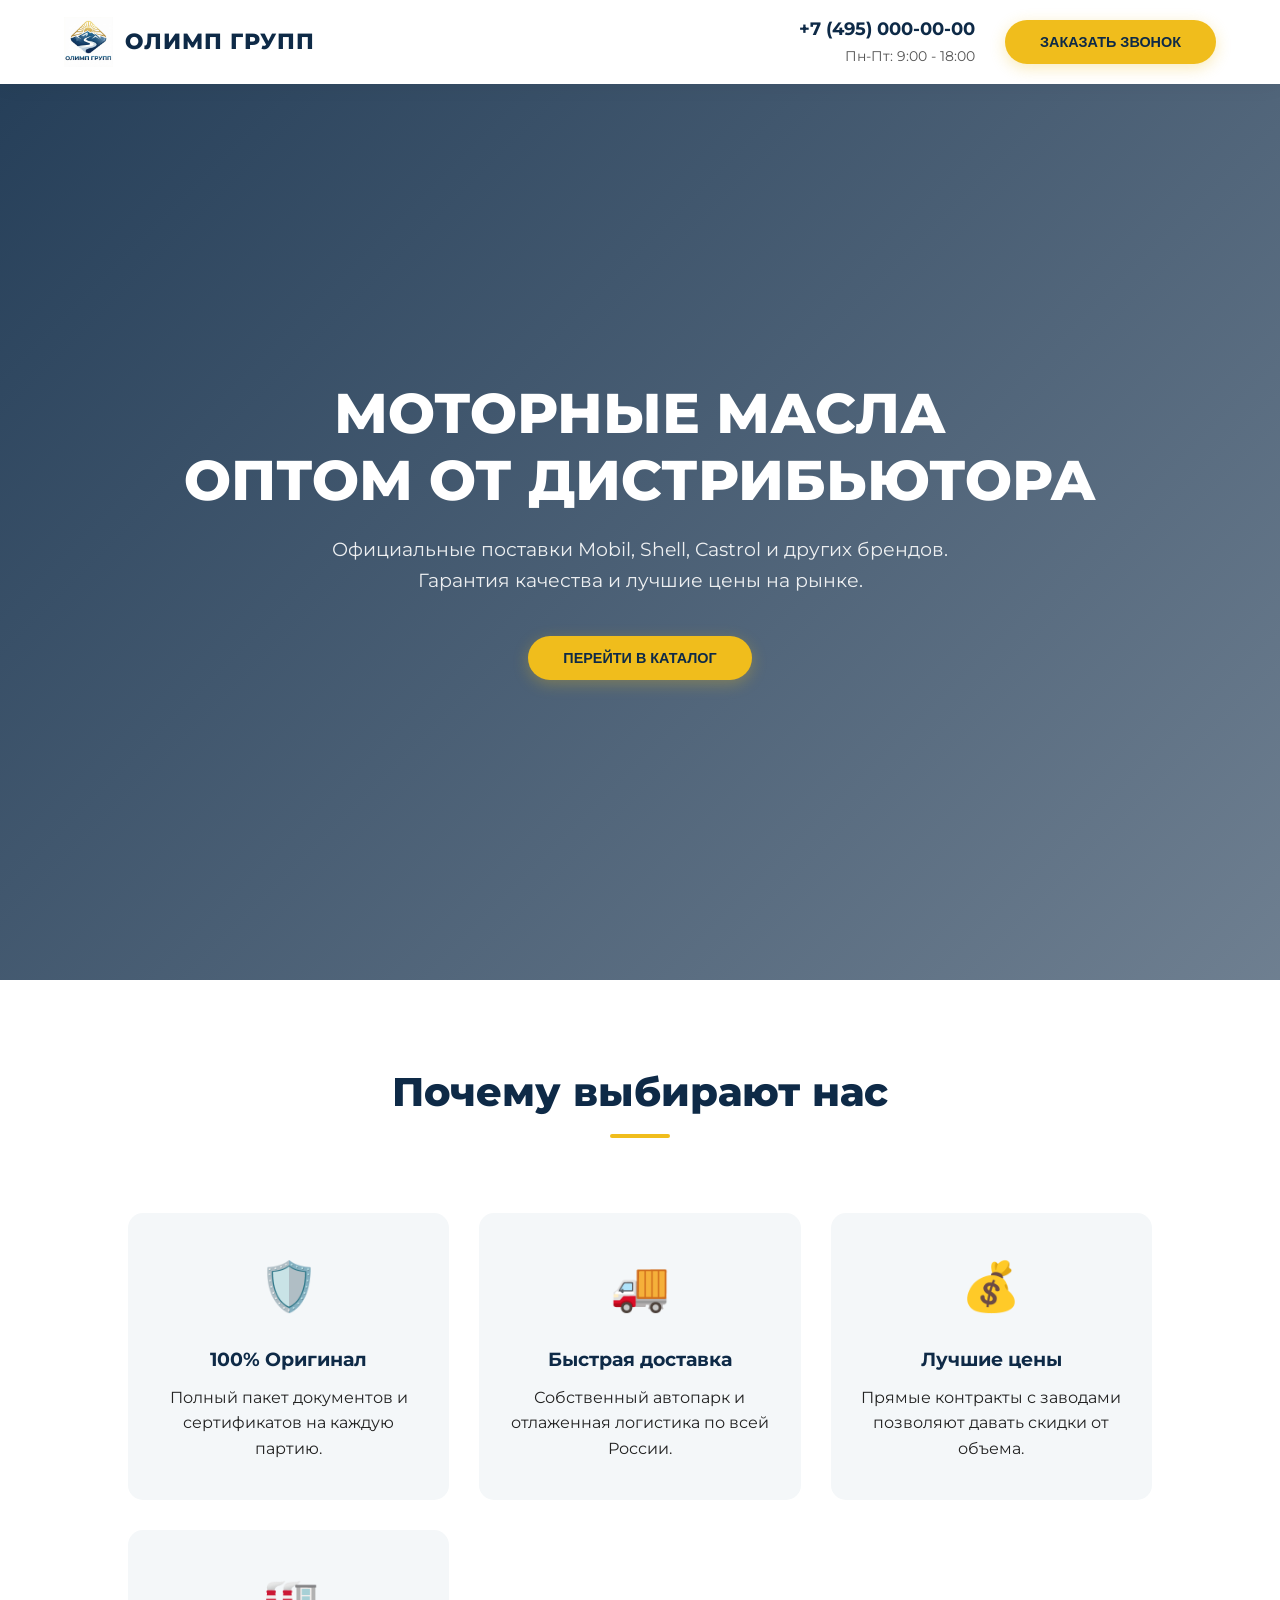
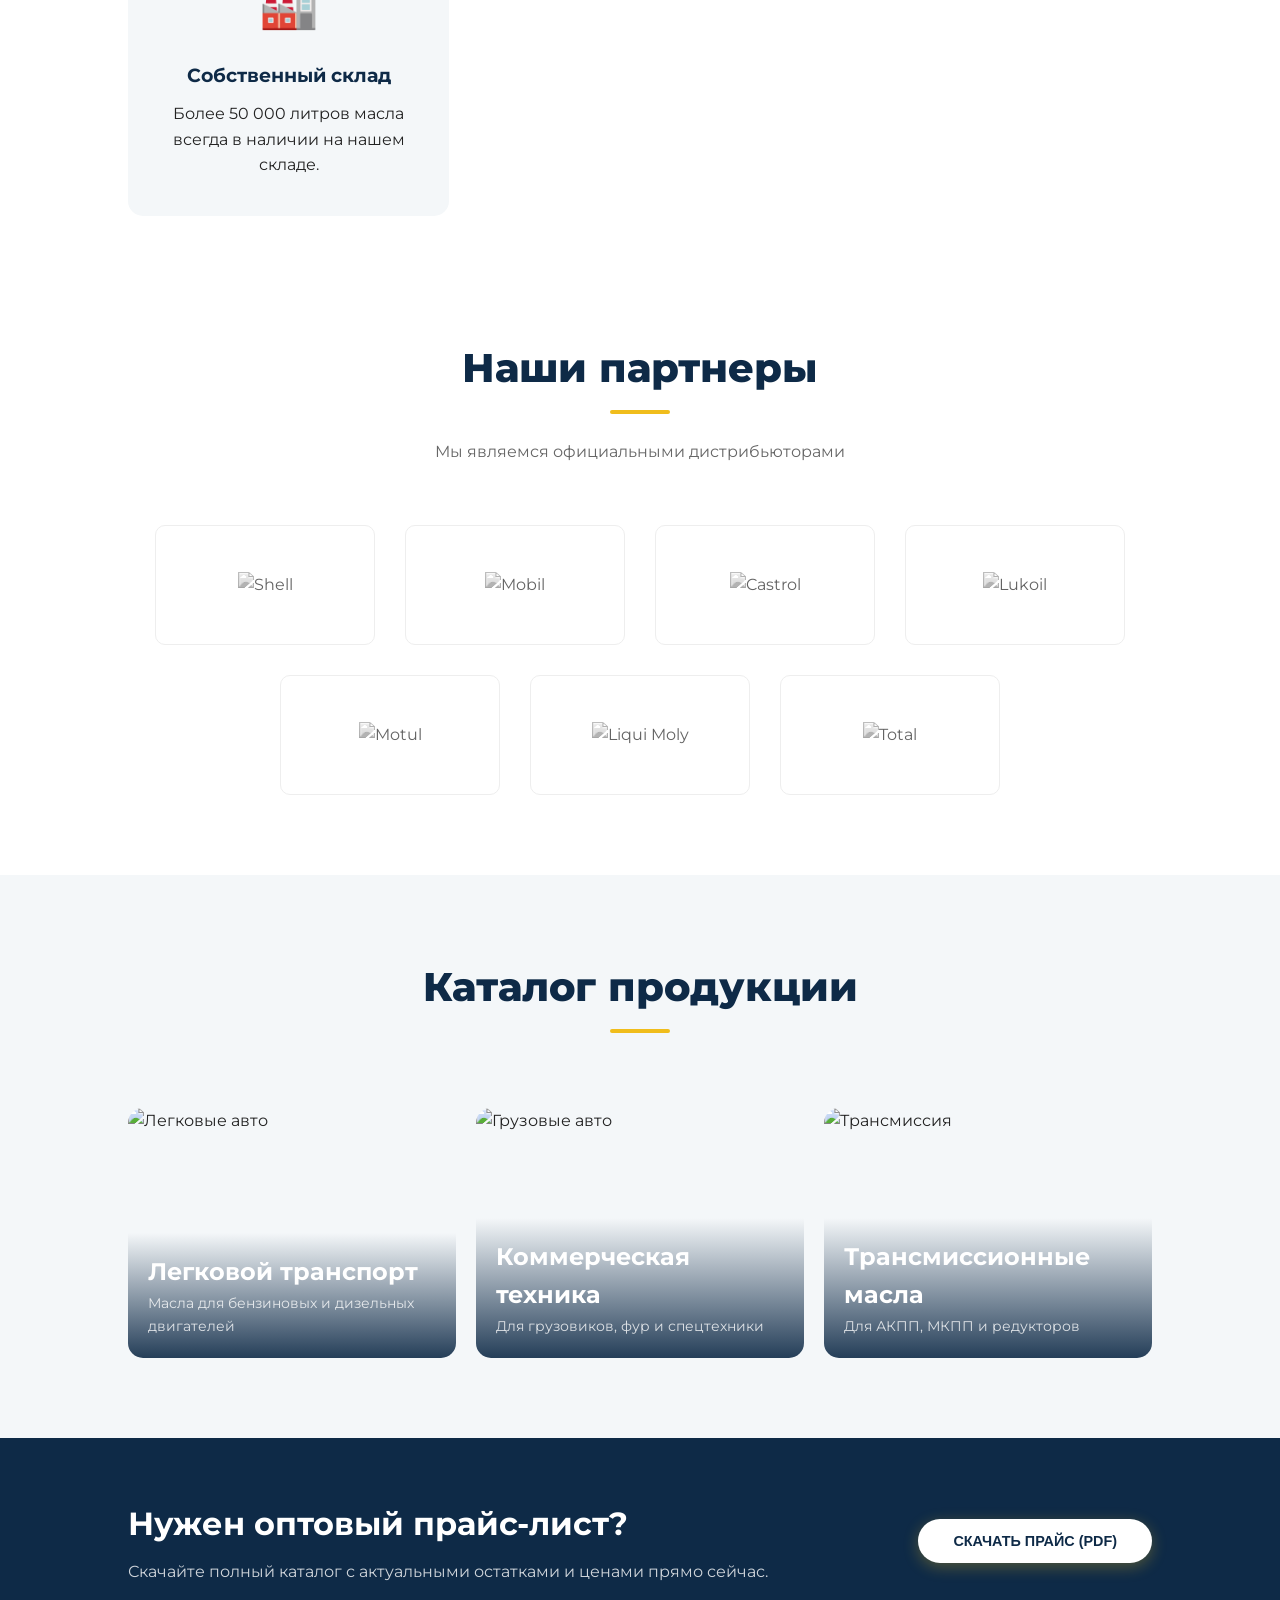
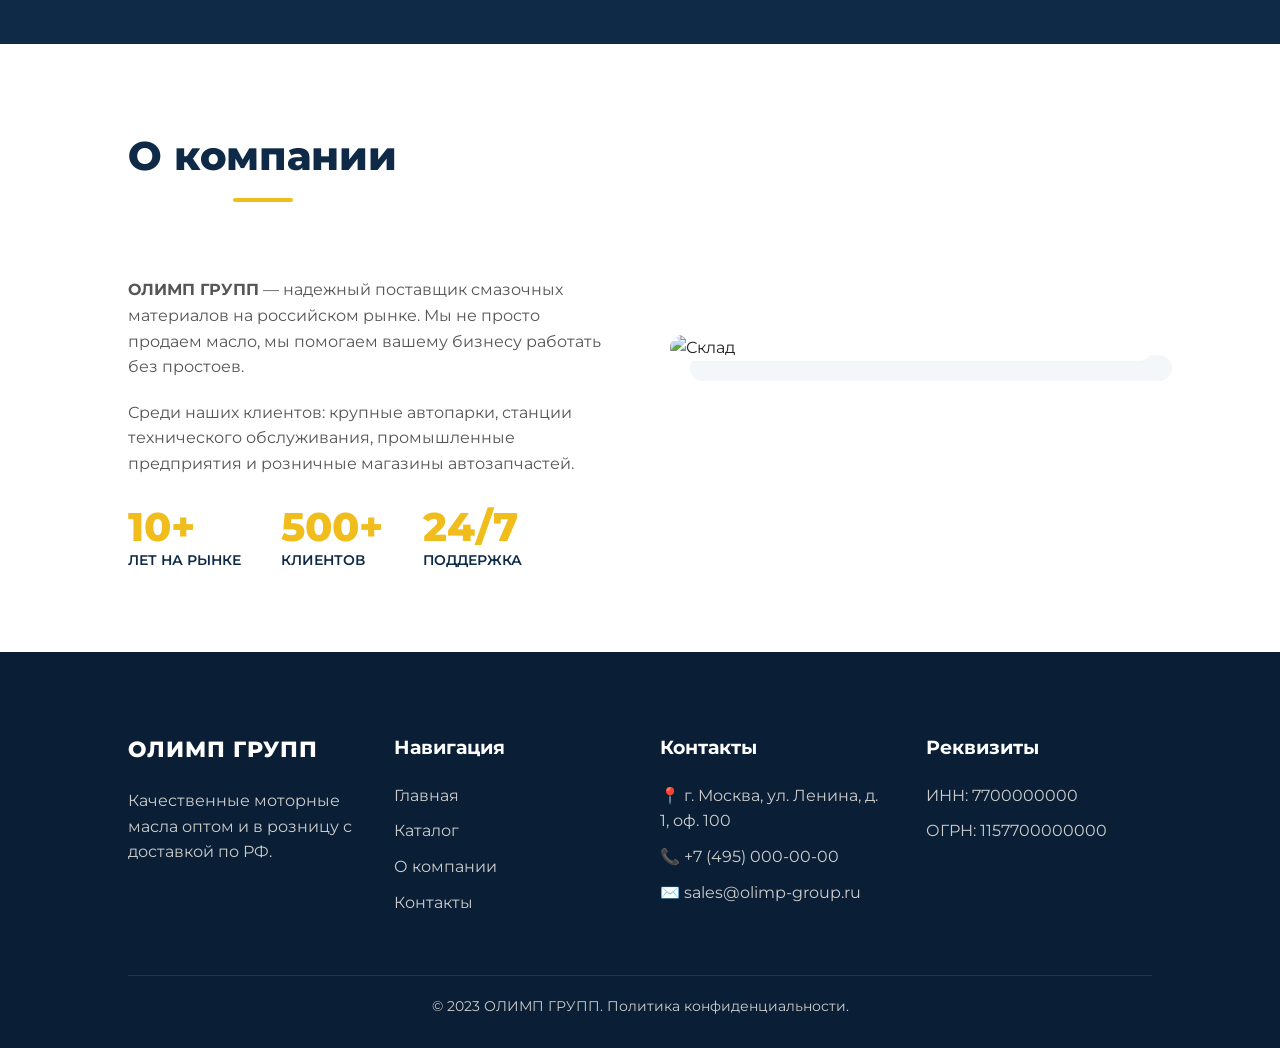
==== index.html @ e60e2815 "Add files via upload" ====
<!DOCTYPE html>
<html lang="ru">
<head>
    <meta charset="UTF-8">
    <meta name="viewport" content="width=device-width, initial-scale=1.0">
    <title>ОЛИМП ГРУПП | Дистрибьюция смазочных материалов</title>
    <!-- Шрифт Montserrat -->
    <link href="https://fonts.googleapis.com/css2?family=Montserrat:wght@400;500;600;700;800&display=swap" rel="stylesheet">
    <style>
        /* --- ПЕРЕМЕННЫЕ И БАЗА --- */
        :root {
            --primary-blue: #0e2a47; /* Глубокий синий */
            --secondary-blue: #1c528a; /* Светлее для градиентов */
            --accent-gold: #f0bd1c;   /* Золотой */
            --gold-hover: #d4a310;
            --text-dark: #222;
            --text-grey: #555;
            --bg-light: #f4f7f9;
            --white: #ffffff;
        }

        * { margin: 0; padding: 0; box-sizing: border-box; }

        body {
            font-family: 'Montserrat', sans-serif;
            color: var(--text-dark);
            line-height: 1.6;
            background-color: var(--white);
            overflow-x: hidden;
        }

        a { text-decoration: none; color: inherit; transition: 0.3s; }
        ul { list-style: none; }
        img { max-width: 100%; display: block; }

        /* Кнопки */
        .btn {
            display: inline-block;
            padding: 14px 35px;
            border-radius: 50px;
            font-weight: 700;
            text-transform: uppercase;
            font-size: 0.9rem;
            cursor: pointer;
            transition: all 0.3s ease;
            border: none;
            box-shadow: 0 4px 15px rgba(240, 189, 28, 0.3);
        }

        .btn-gold {
            background-color: var(--accent-gold);
            color: var(--primary-blue);
        }

        .btn-gold:hover {
            background-color: var(--gold-hover);
            transform: translateY(-2px);
        }

        .section-padding { padding: 80px 10%; }
        
        .title-block {
            text-align: center;
            margin-bottom: 60px;
        }
        
        .title-block h2 {
            font-size: 2.5rem;
            color: var(--primary-blue);
            font-weight: 800;
            margin-bottom: 15px;
            position: relative;
            display: inline-block;
        }
        
        /* Декоративная линия под заголовком */
        .title-block h2::after {
            content: '';
            display: block;
            width: 60px;
            height: 4px;
            background-color: var(--accent-gold);
            margin: 10px auto 0;
            border-radius: 2px;
        }

        /* --- ХЕДЕР --- */
        header {
            background: var(--white);
            padding: 15px 5%;
            position: fixed;
            width: 100%;
            top: 0;
            z-index: 1000;
            box-shadow: 0 2px 20px rgba(0,0,0,0.05);
            display: flex;
            justify-content: space-between;
            align-items: center;
        }

        .logo { display: flex; align-items: center; gap: 12px; }
        .logo img { height: 50px; width: auto; }
        .logo-text {
            font-size: 1.4rem;
            font-weight: 800;
            color: var(--primary-blue);
            text-transform: uppercase;
            letter-spacing: 1px;
        }

        .header-info { display: flex; align-items: center; gap: 30px; }
        
        .contact-item { text-align: right; }
        .contact-item a { display: block; font-weight: 700; color: var(--primary-blue); font-size: 1.1rem; }
        .contact-item span { font-size: 0.85rem; color: var(--text-grey); }

        /* --- HERO (Главный экран) --- */
        .hero {
            height: 100vh;
            background: linear-gradient(135deg, rgba(14, 42, 71, 0.9), rgba(14, 42, 71, 0.6)), 
                        url('https://images.unsplash.com/photo-1486262715619-67b85e0b08d3?ixlib=rb-1.2.1&auto=format&fit=crop&w=1950&q=80');
            background-size: cover;
            background-position: center;
            display: flex;
            align-items: center;
            justify-content: center;
            text-align: center;
            color: var(--white);
            margin-top: 80px;
        }

        .hero-content h1 {
            font-size: 3.5rem;
            line-height: 1.2;
            font-weight: 800;
            margin-bottom: 20px;
            text-transform: uppercase;
        }
        
        .hero-content p {
            font-size: 1.2rem;
            max-width: 700px;
            margin: 0 auto 40px;
            opacity: 0.9;
        }

        /* --- ПРЕИМУЩЕСТВА (Новый блок) --- */
        .features {
            background-color: var(--white);
            padding-bottom: 40px;
        }

        .features-grid {
            display: grid;
            grid-template-columns: repeat(auto-fit, minmax(250px, 1fr));
            gap: 30px;
        }

        .feature-card {
            background: var(--bg-light);
            padding: 35px 25px;
            border-radius: 15px;
            text-align: center;
            transition: 0.3s;
            border-bottom: 3px solid transparent;
        }

        .feature-card:hover {
            transform: translateY(-5px);
            background: var(--white);
            box-shadow: 0 10px 30px rgba(0,0,0,0.08);
            border-bottom: 3px solid var(--accent-gold);
        }

        .feature-icon {
            font-size: 3rem;
            margin-bottom: 20px;
            color: var(--primary-blue);
        }

        .feature-card h3 {
            margin-bottom: 10px;
            font-weight: 700;
            color: var(--primary-blue);
        }

        /* --- ПАРТНЕРЫ (Исправлено) --- */
        .partners { background-color: var(--white); }

        .partners-container {
            display: flex;
            flex-wrap: wrap;       /* Перенос на новую строку */
            justify-content: center; /* Центрирование по горизонтали! */
            gap: 30px;             /* Отступы между карточками */
        }

        .partner-card {
            width: 220px;          /* Фиксированная ширина для аккуратности */
            height: 120px;
            border: 1px solid #eee;
            border-radius: 10px;
            display: flex;
            align-items: center;
            justify-content: center;
            padding: 20px;
            transition: 0.3s;
            background: var(--white);
        }

        .partner-card img {
            max-height: 60px;
            filter: grayscale(100%); /* Черно-белый по умолчанию */
            opacity: 0.7;
            transition: 0.3s;
        }

        .partner-card:hover {
            border-color: var(--accent-gold);
            box-shadow: 0 5px 15px rgba(0,0,0,0.1);
        }

        .partner-card:hover img {
            filter: grayscale(0%); /* Цветной при наведении */
            opacity: 1;
        }

        /* --- КАТЕГОРИИ (Новый блок) --- */
        .categories { background-color: var(--bg-light); }

        .cat-grid {
            display: grid;
            grid-template-columns: repeat(auto-fit, minmax(300px, 1fr));
            gap: 20px;
        }

        .cat-item {
            position: relative;
            height: 250px;
            border-radius: 15px;
            overflow: hidden;
            cursor: pointer;
        }

        .cat-item img {
            width: 100%;
            height: 100%;
            object-fit: cover;
            transition: transform 0.5s;
        }

        .cat-overlay {
            position: absolute;
            bottom: 0;
            left: 0;
            width: 100%;
            background: linear-gradient(to top, rgba(14, 42, 71, 0.9), transparent);
            padding: 20px;
            color: white;
        }

        .cat-item:hover img { transform: scale(1.1); }

        .cat-title { font-size: 1.5rem; font-weight: 700; }
        .cat-desc { font-size: 0.9rem; opacity: 0.8; }

        /* --- CTA БЛОК (Новый блок) --- */
        .cta-section {
            background: var(--primary-blue);
            padding: 60px 10%;
            display: flex;
            justify-content: space-between;
            align-items: center;
            color: white;
            flex-wrap: wrap;
            gap: 20px;
        }

        .cta-text h2 { font-size: 2rem; margin-bottom: 10px; }
        .cta-text p { opacity: 0.8; }

        /* --- О КОМПАНИИ --- */
        .about { display: flex; gap: 60px; align-items: center; }
        .about-text { flex: 1; }
        .about-img { flex: 1; }
        .about-img img { border-radius: 20px; box-shadow: 20px 20px 0px var(--bg-light); }
        
        .about-text p { margin-bottom: 20px; color: var(--text-grey); }
        .stats { display: flex; gap: 40px; margin-top: 30px; }
        .stat-item h4 { font-size: 2.5rem; color: var(--accent-gold); font-weight: 800; line-height: 1; }
        .stat-item span { font-size: 0.9rem; font-weight: 600; text-transform: uppercase; color: var(--primary-blue); }

        /* --- ФУТЕР --- */
        footer {
            background: #0a1f35;
            color: #ccc;
            padding: 80px 10% 30px;
        }

        .footer-grid {
            display: grid;
            grid-template-columns: repeat(auto-fit, minmax(200px, 1fr));
            gap: 40px;
            margin-bottom: 50px;
        }

        .footer-col h4 { color: var(--white); margin-bottom: 20px; font-size: 1.2rem; }
        .footer-col ul li { margin-bottom: 10px; }
        .footer-col ul li a:hover { color: var(--accent-gold); }

        .copyright {
            border-top: 1px solid rgba(255,255,255,0.1);
            padding-top: 20px;
            text-align: center;
            font-size: 0.85rem;
        }

        /* --- МОДАЛКА --- */
        .modal { display: none; position: fixed; z-index: 2000; left: 0; top: 0; width: 100%; height: 100%; background: rgba(0,0,0,0.7); backdrop-filter: blur(5px); }
        .modal-content { background: white; margin: 10% auto; padding: 40px; width: 90%; max-width: 450px; border-radius: 15px; position: relative; text-align: center; }
        .close { position: absolute; right: 20px; top: 15px; font-size: 30px; cursor: pointer; }
        .modal input { width: 100%; padding: 15px; margin: 10px 0; border: 1px solid #ddd; border-radius: 50px; background: #f9f9f9; outline: none; }
        .modal input:focus { border-color: var(--accent-gold); }

        /* Адаптив */
        @media (max-width: 900px) {
            header { flex-direction: column; gap: 15px; }
            .header-info { width: 100%; justify-content: space-between; }
            .hero-content h1 { font-size: 2.2rem; }
            .about { flex-direction: column; }
            .cta-section { text-align: center; justify-content: center; }
        }
    </style>
</head>
<body>

    <!-- Шапка -->
    <header>
        <div class="logo">
            <img src="logo.jpg" alt="Лого">
            <span class="logo-text">ОЛИМП ГРУПП</span>
        </div>
        <div class="header-info">
            <div class="contact-item mobile-hidden">
                <a href="tel:+74950000000">+7 (495) 000-00-00</a>
                <span>Пн-Пт: 9:00 - 18:00</span>
            </div>
            <button class="btn btn-gold" onclick="openModal()">Заказать звонок</button>
        </div>
    </header>

    <!-- Главный экран -->
    <section class="hero">
        <div class="hero-content">
            <h1>Моторные масла<br>оптом от дистрибьютора</h1>
            <p>Официальные поставки Mobil, Shell, Castrol и других брендов.<br>Гарантия качества и лучшие цены на рынке.</p>
            <button class="btn btn-gold" onclick="document.getElementById('catalog').scrollIntoView()">Перейти в каталог</button>
        </div>
    </section>

    <!-- Преимущества (Новый блок) -->
    <section class="section-padding features">
        <div class="title-block">
            <h2>Почему выбирают нас</h2>
        </div>
        <div class="features-grid">
            <div class="feature-card">
                <div class="feature-icon">🛡️</div>
                <h3>100% Оригинал</h3>
                <p>Полный пакет документов и сертификатов на каждую партию.</p>
            </div>
            <div class="feature-card">
                <div class="feature-icon">🚚</div>
                <h3>Быстрая доставка</h3>
                <p>Собственный автопарк и отлаженная логистика по всей России.</p>
            </div>
            <div class="feature-card">
                <div class="feature-icon">💰</div>
                <h3>Лучшие цены</h3>
                <p>Прямые контракты с заводами позволяют давать скидки от объема.</p>
            </div>
            <div class="feature-card">
                <div class="feature-icon">🏭</div>
                <h3>Собственный склад</h3>
                <p>Более 50 000 литров масла всегда в наличии на нашем складе.</p>
            </div>
        </div>
    </section>

    <!-- Партнеры (Исправленная центровка) -->
    <section class="section-padding partners">
        <div class="title-block">
            <h2>Наши партнеры</h2>
            <p style="margin-top: 10px; color: #666;">Мы являемся официальными дистрибьюторами</p>
        </div>
        
        <div class="partners-container">
            <!-- Ссылки на логотипы (реальные логотипы брендов) -->
            <!-- SHELL -->
            <a href="#" class="partner-card">
                <img src="https://upload.wikimedia.org/wikipedia/en/thumb/e/e8/Shell_logo.svg/1200px-Shell_logo.svg.png" alt="Shell">
            </a>
            <!-- MOBIL -->
            <a href="#" class="partner-card">
                <img src="https://upload.wikimedia.org/wikipedia/commons/thumb/6/66/Mobil_Logo.svg/2560px-Mobil_Logo.svg.png" alt="Mobil">
            </a>
            <!-- CASTROL -->
            <a href="#" class="partner-card">
                <img src="https://upload.wikimedia.org/wikipedia/commons/thumb/1/1e/Castrol_Logo.svg/2560px-Castrol_Logo.svg.png" alt="Castrol">
            </a>
            <!-- LUKOIL -->
            <a href="#" class="partner-card">
                <img src="https://upload.wikimedia.org/wikipedia/commons/thumb/f/f3/Lukoil_Logo.svg/2560px-Lukoil_Logo.svg.png" alt="Lukoil">
            </a>
            <!-- MOTUL -->
            <a href="#" class="partner-card">
                <img src="https://upload.wikimedia.org/wikipedia/commons/thumb/0/07/Motul_Logo.svg/2560px-Motul_Logo.svg.png" alt="Motul">
            </a>
            <!-- LIQUI MOLY -->
            <a href="#" class="partner-card">
                <img src="https://upload.wikimedia.org/wikipedia/commons/thumb/a/a5/Liqui_Moly_logo.svg/2560px-Liqui_Moly_logo.svg.png" alt="Liqui Moly">
            </a>
             <!-- TOTAL -->
             <a href="#" class="partner-card">
                <img src="https://upload.wikimedia.org/wikipedia/commons/thumb/9/9d/TotalEnergies_logo.svg/2560px-TotalEnergies_logo.svg.png" alt="Total">
            </a>
        </div>
    </section>

    <!-- Категории (Новый блок) -->
    <section id="catalog" class="section-padding categories">
        <div class="title-block">
            <h2>Каталог продукции</h2>
        </div>
        <div class="cat-grid">
            <div class="cat-item">
                <img src="https://images.unsplash.com/photo-1511919884226-fd3cad34687c?ixlib=rb-1.2.1&auto=format&fit=crop&w=800&q=80" alt="Легковые авто">
                <div class="cat-overlay">
                    <div class="cat-title">Легковой транспорт</div>
                    <div class="cat-desc">Масла для бензиновых и дизельных двигателей</div>
                </div>
            </div>
            <div class="cat-item">
                <img src="https://images.unsplash.com/photo-1601584115197-04ecc0da31d7?ixlib=rb-1.2.1&auto=format&fit=crop&w=800&q=80" alt="Грузовые авто">
                <div class="cat-overlay">
                    <div class="cat-title">Коммерческая техника</div>
                    <div class="cat-desc">Для грузовиков, фур и спецтехники</div>
                </div>
            </div>
            <div class="cat-item">
                <img src="https://images.unsplash.com/photo-1621905252507-b35492cc74b4?ixlib=rb-1.2.1&auto=format&fit=crop&w=800&q=80" alt="Трансмиссия">
                <div class="cat-overlay">
                    <div class="cat-title">Трансмиссионные масла</div>
                    <div class="cat-desc">Для АКПП, МКПП и редукторов</div>
                </div>
            </div>
        </div>
    </section>

    <!-- CTA - Лид-магнит (Новый блок) -->
    <section class="cta-section">
        <div class="cta-text">
            <h2>Нужен оптовый прайс-лист?</h2>
            <p>Скачайте полный каталог с актуальными остатками и ценами прямо сейчас.</p>
        </div>
        <button class="btn" style="background: white; color: var(--primary-blue);">Скачать прайс (PDF)</button>
    </section>

    <!-- О компании -->
    <section class="section-padding about">
        <div class="about-text">
            <div class="title-block" style="text-align: left;">
                <h2>О компании</h2>
            </div>
            <p><strong>ОЛИМП ГРУПП</strong> — надежный поставщик смазочных материалов на российском рынке. Мы не просто продаем масло, мы помогаем вашему бизнесу работать без простоев.</p>
            <p>Среди наших клиентов: крупные автопарки, станции технического обслуживания, промышленные предприятия и розничные магазины автозапчастей.</p>
            
            <div class="stats">
                <div class="stat-item">
                    <h4>10+</h4>
                    <span>Лет на рынке</span>
                </div>
                <div class="stat-item">
                    <h4>500+</h4>
                    <span>Клиентов</span>
                </div>
                <div class="stat-item">
                    <h4>24/7</h4>
                    <span>Поддержка</span>
                </div>
            </div>
        </div>
        <div class="about-img">
            <img src="https://images.unsplash.com/photo-1586528116311-ad8dd3c8310d?ixlib=rb-1.2.1&auto=format&fit=crop&w=1000&q=80" alt="Склад">
        </div>
    </section>

    <!-- Футер -->
    <footer>
        <div class="footer-grid">
            <div class="footer-col">
                <div class="logo" style="margin-bottom: 20px;">
                    <span class="logo-text" style="color: white;">ОЛИМП ГРУПП</span>
                </div>
                <p>Качественные моторные масла оптом и в розницу с доставкой по РФ.</p>
            </div>
            <div class="footer-col">
                <h4>Навигация</h4>
                <ul>
                    <li><a href="#">Главная</a></li>
                    <li><a href="#">Каталог</a></li>
                    <li><a href="#">О компании</a></li>
                    <li><a href="#">Контакты</a></li>
                </ul>
            </div>
            <div class="footer-col">
                <h4>Контакты</h4>
                <ul>
                    <li>📍 г. Москва, ул. Ленина, д. 1, оф. 100</li>
                    <li>📞 +7 (495) 000-00-00</li>
                    <li>✉️ sales@olimp-group.ru</li>
                </ul>
            </div>
            <div class="footer-col">
                <h4>Реквизиты</h4>
                <ul>
                    <li>ИНН: 7700000000</li>
                    <li>ОГРН: 1157700000000</li>
                </ul>
            </div>
        </div>
        <div class="copyright">
            © 2023 ОЛИМП ГРУПП. Политика конфиденциальности.
        </div>
    </footer>

    <!-- Модальное окно -->
    <div id="modalWindow" class="modal">
        <div class="modal-content">
            <span class="close" onclick="closeModal()">&times;</span>
            <h2 style="color: var(--primary-blue); margin-bottom: 10px;">Заказать звонок</h2>
            <p style="margin-bottom: 20px; color: #666;">Заполните форму, и мы свяжемся с вами.</p>
            <form>
                <input type="text" placeholder="Ваше имя">
                <input type="tel" placeholder="+7 (999) 000-00-00">
                <button type="button" class="btn btn-gold" style="width: 100%; margin-top: 15px;">Отправить заявку</button>
            </form>
        </div>
    </div>

    <script>
        const modal = document.getElementById("modalWindow");
        function openModal() { modal.style.display = "block"; }
        function closeModal() { modal.style.display = "none"; }
        window.onclick = function(e) { if(e.target == modal) modal.style.display = "none"; }
    </script>
</body>
</html>
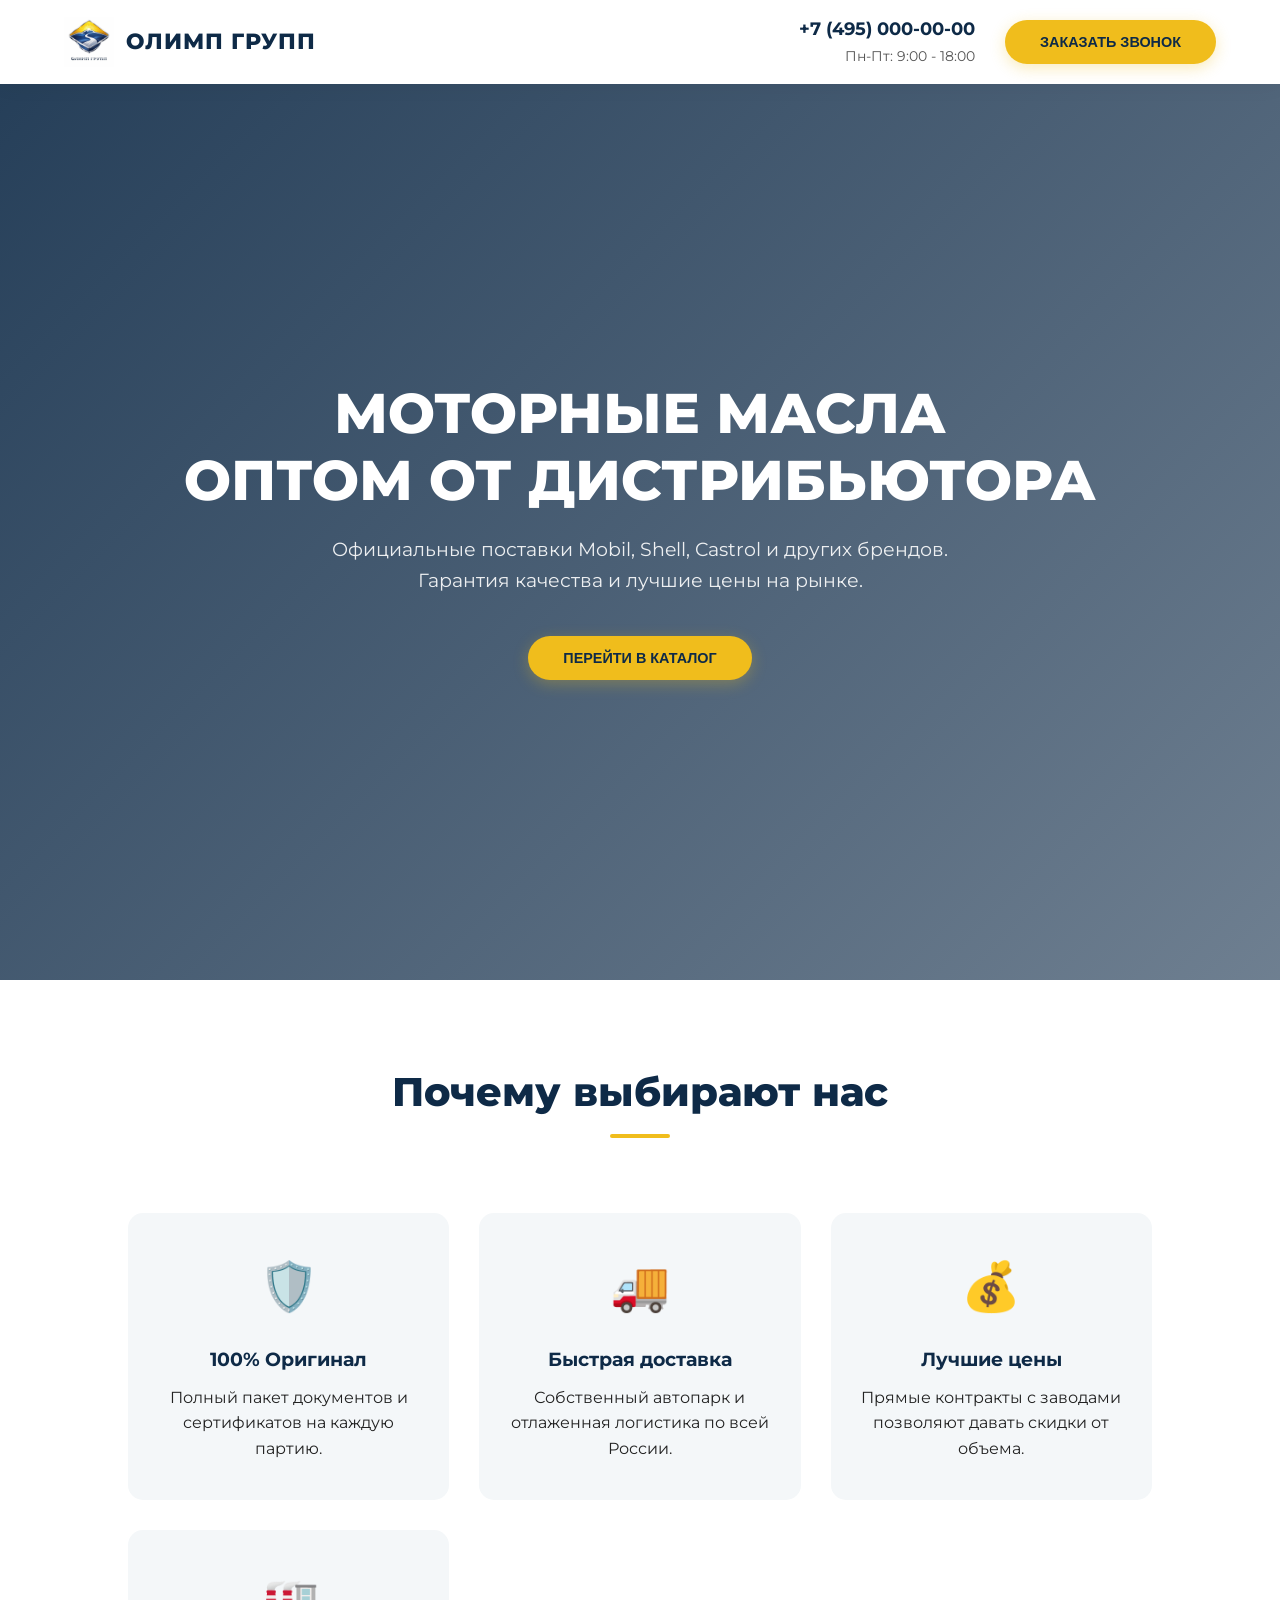
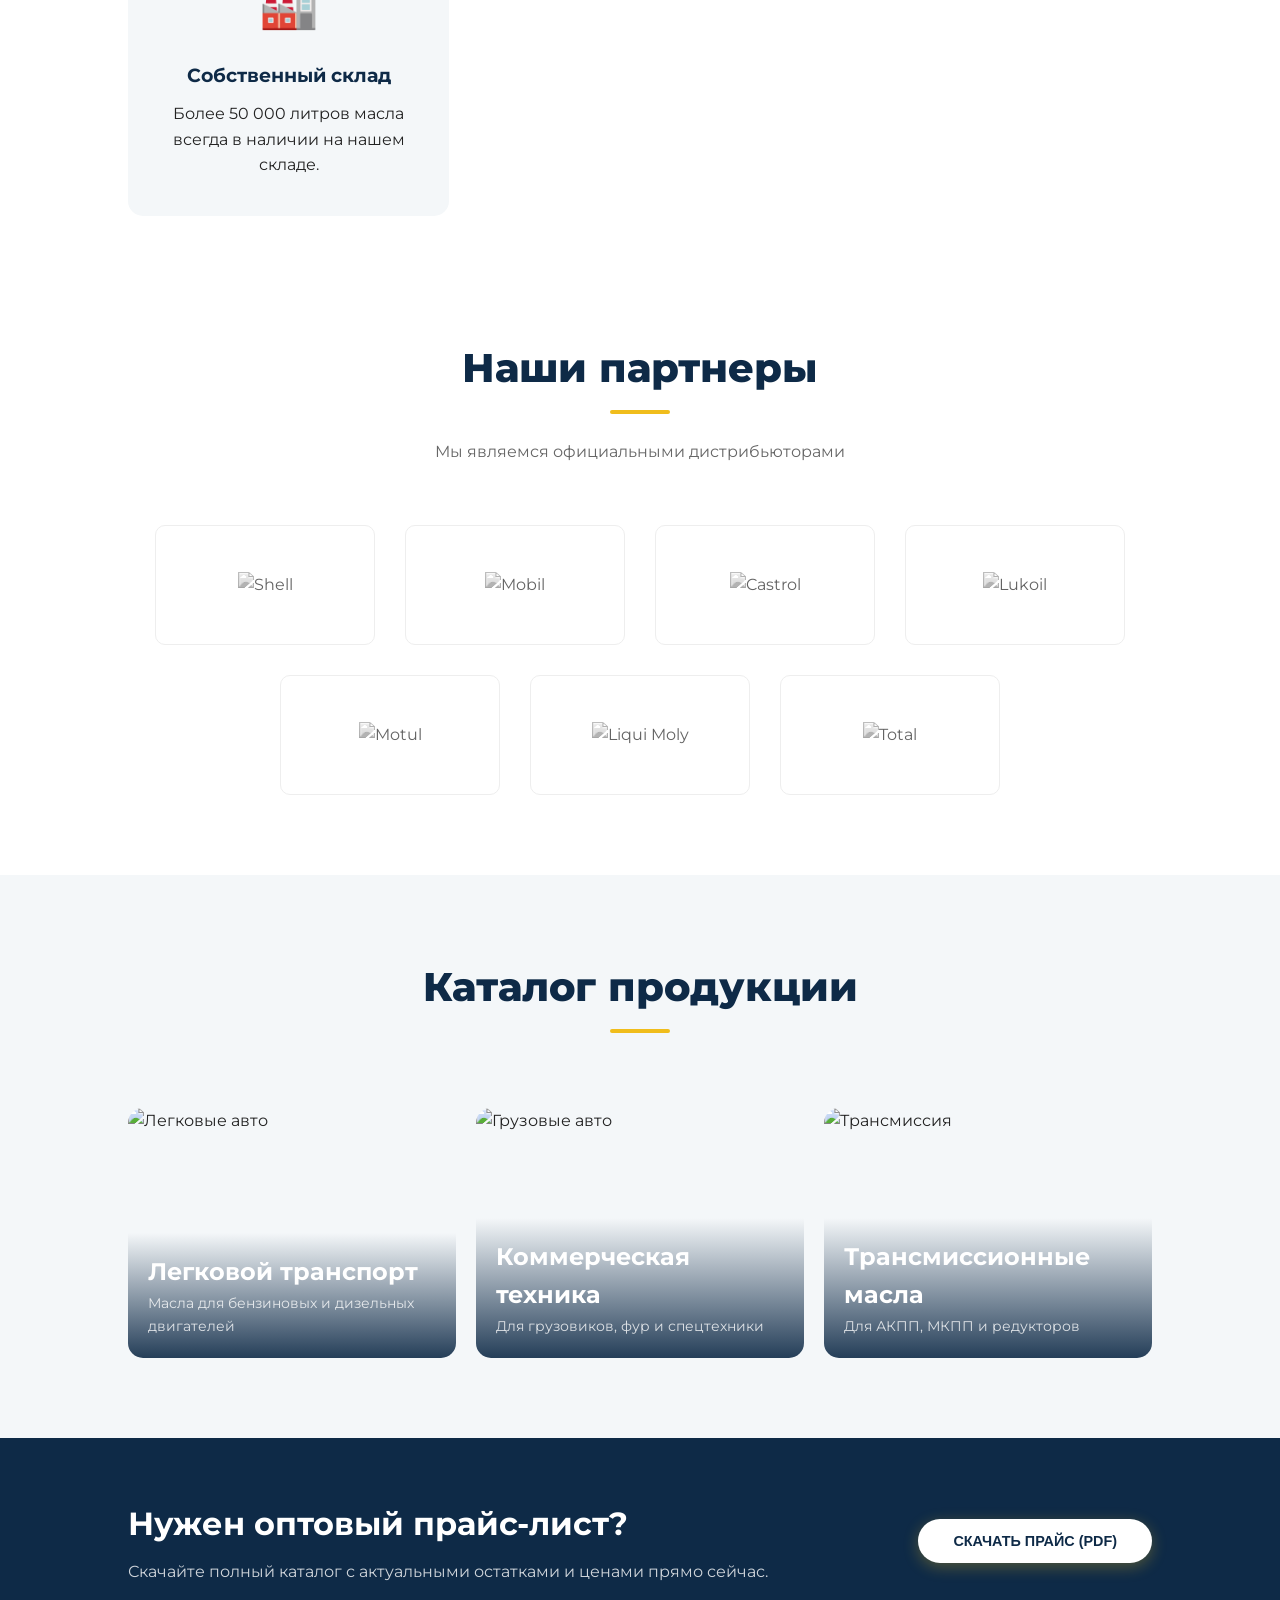
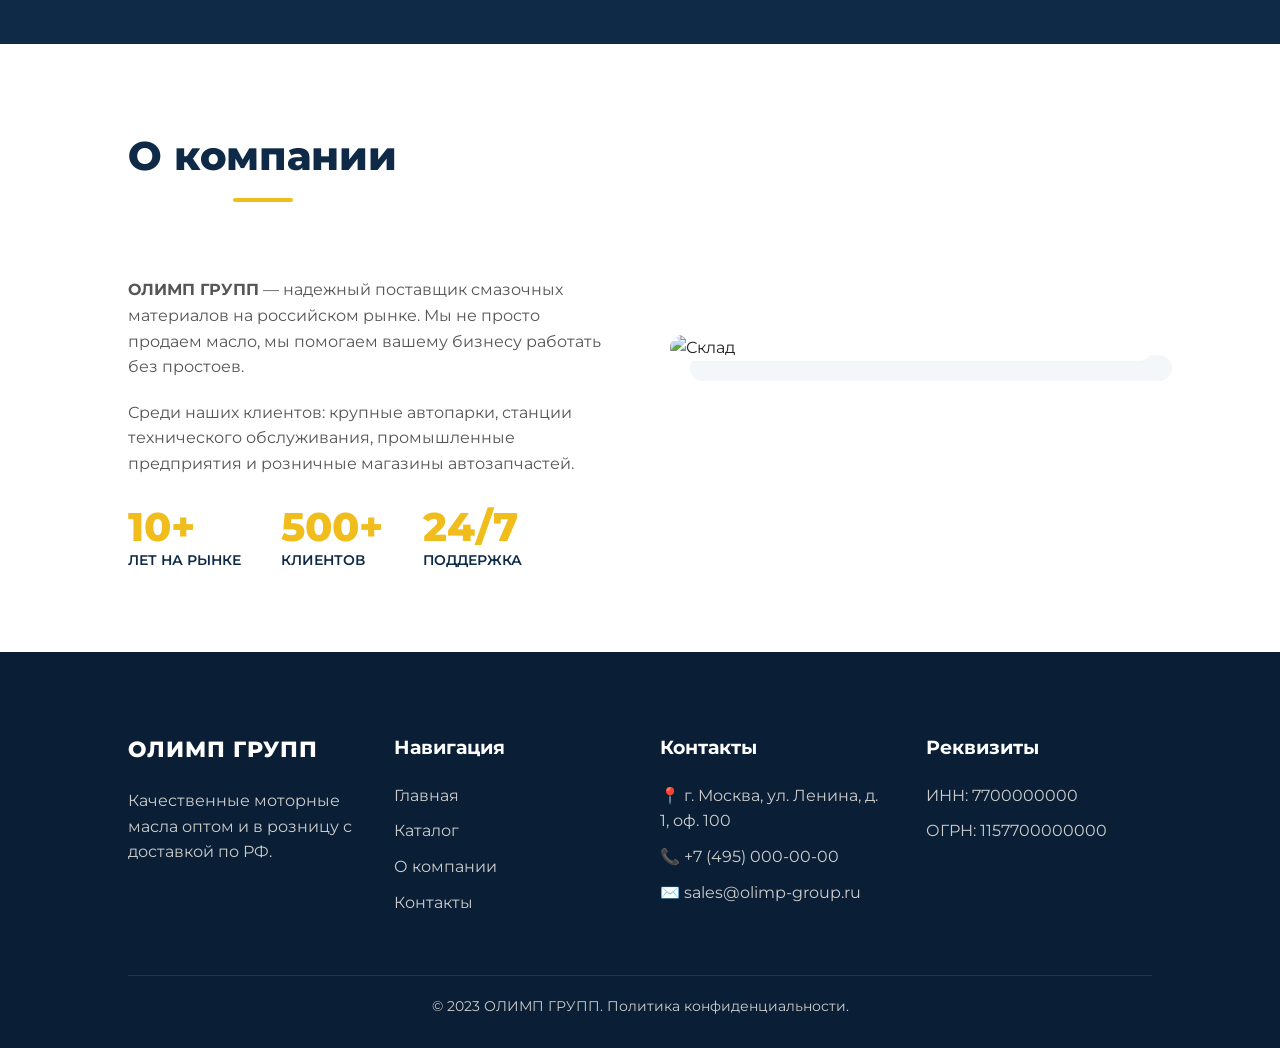
==== commit 57984338: "Update index.html" ====
--- a/index.html
+++ b/index.html
@@ -336,7 +336,7 @@
     <!-- Шапка -->
     <header>
         <div class="logo">
-            <img src="logo.jpg" alt="Лого">
+            <img src="logo.png" alt="Лого">
             <span class="logo-text">ОЛИМП ГРУПП</span>
         </div>
         <div class="header-info">
@@ -554,4 +554,5 @@
         window.onclick = function(e) { if(e.target == modal) modal.style.display = "none"; }
     </script>
 </body>
-</html>+
+</html>
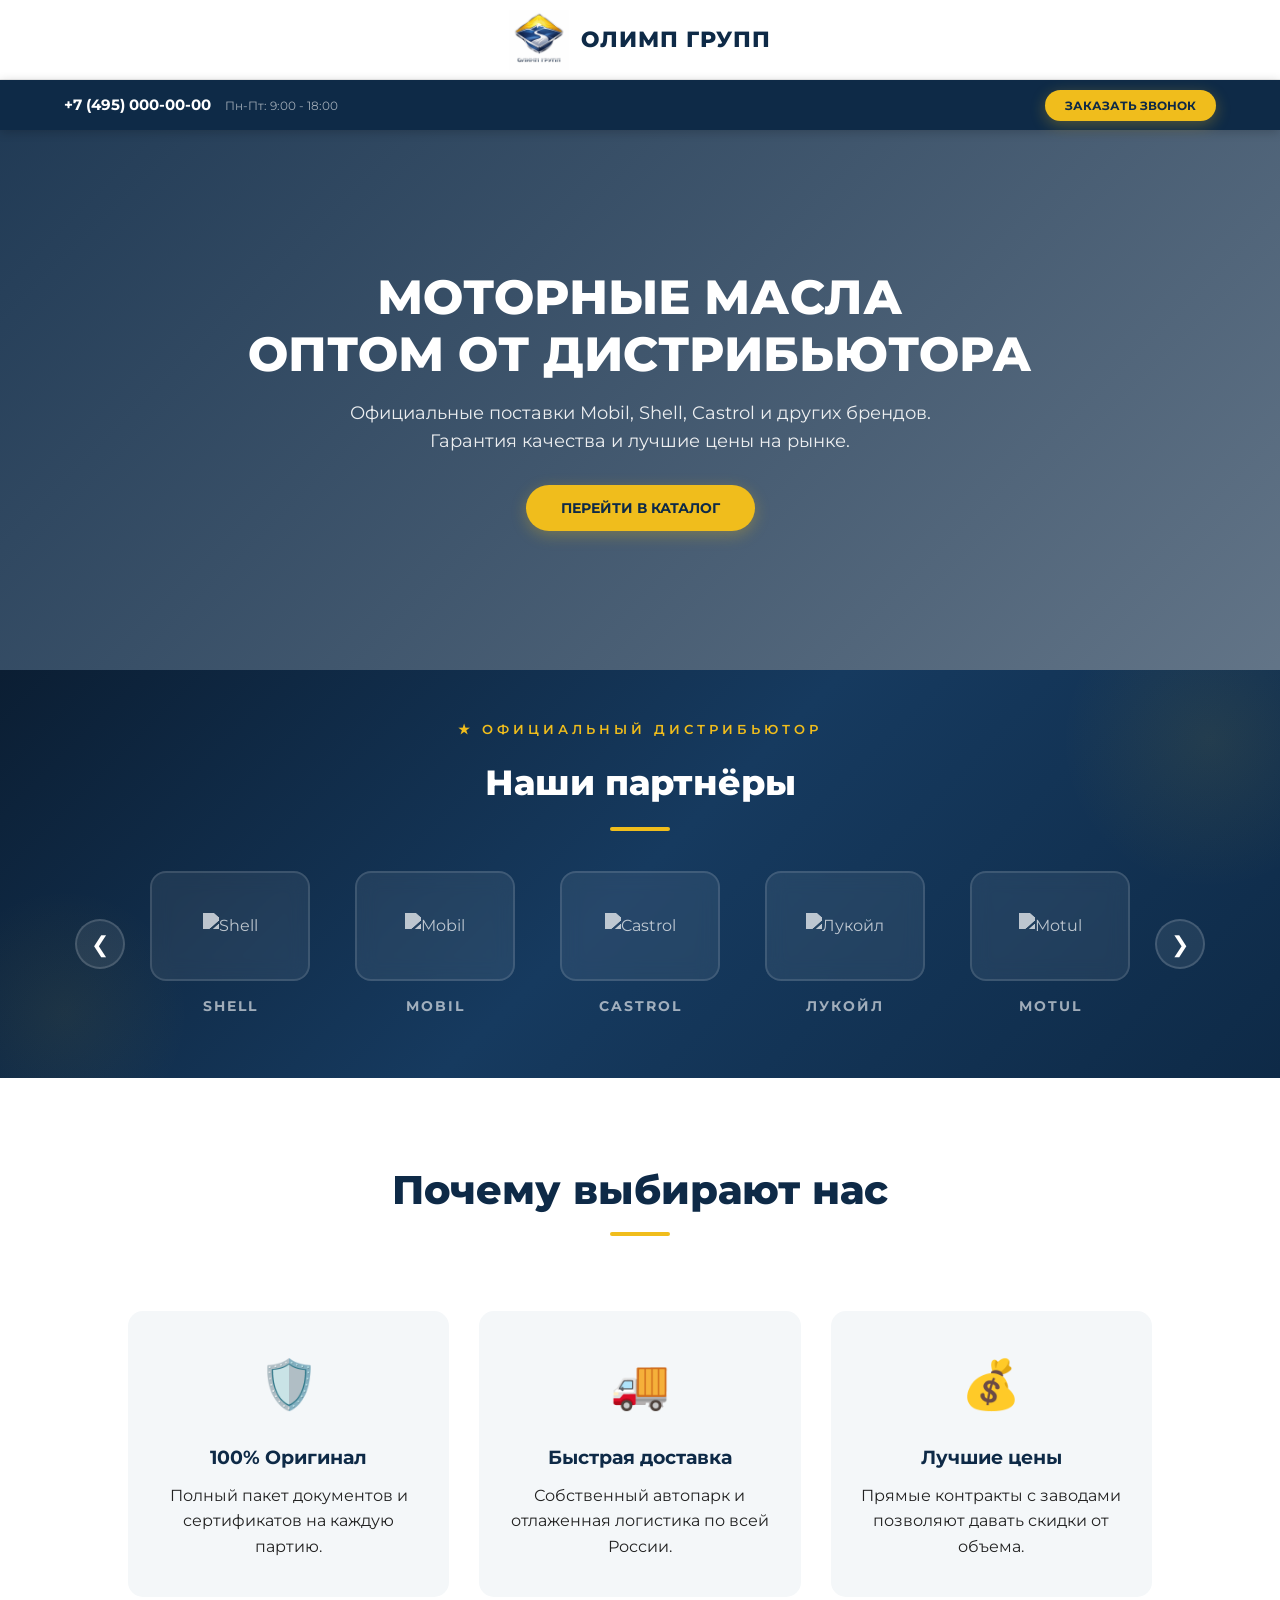
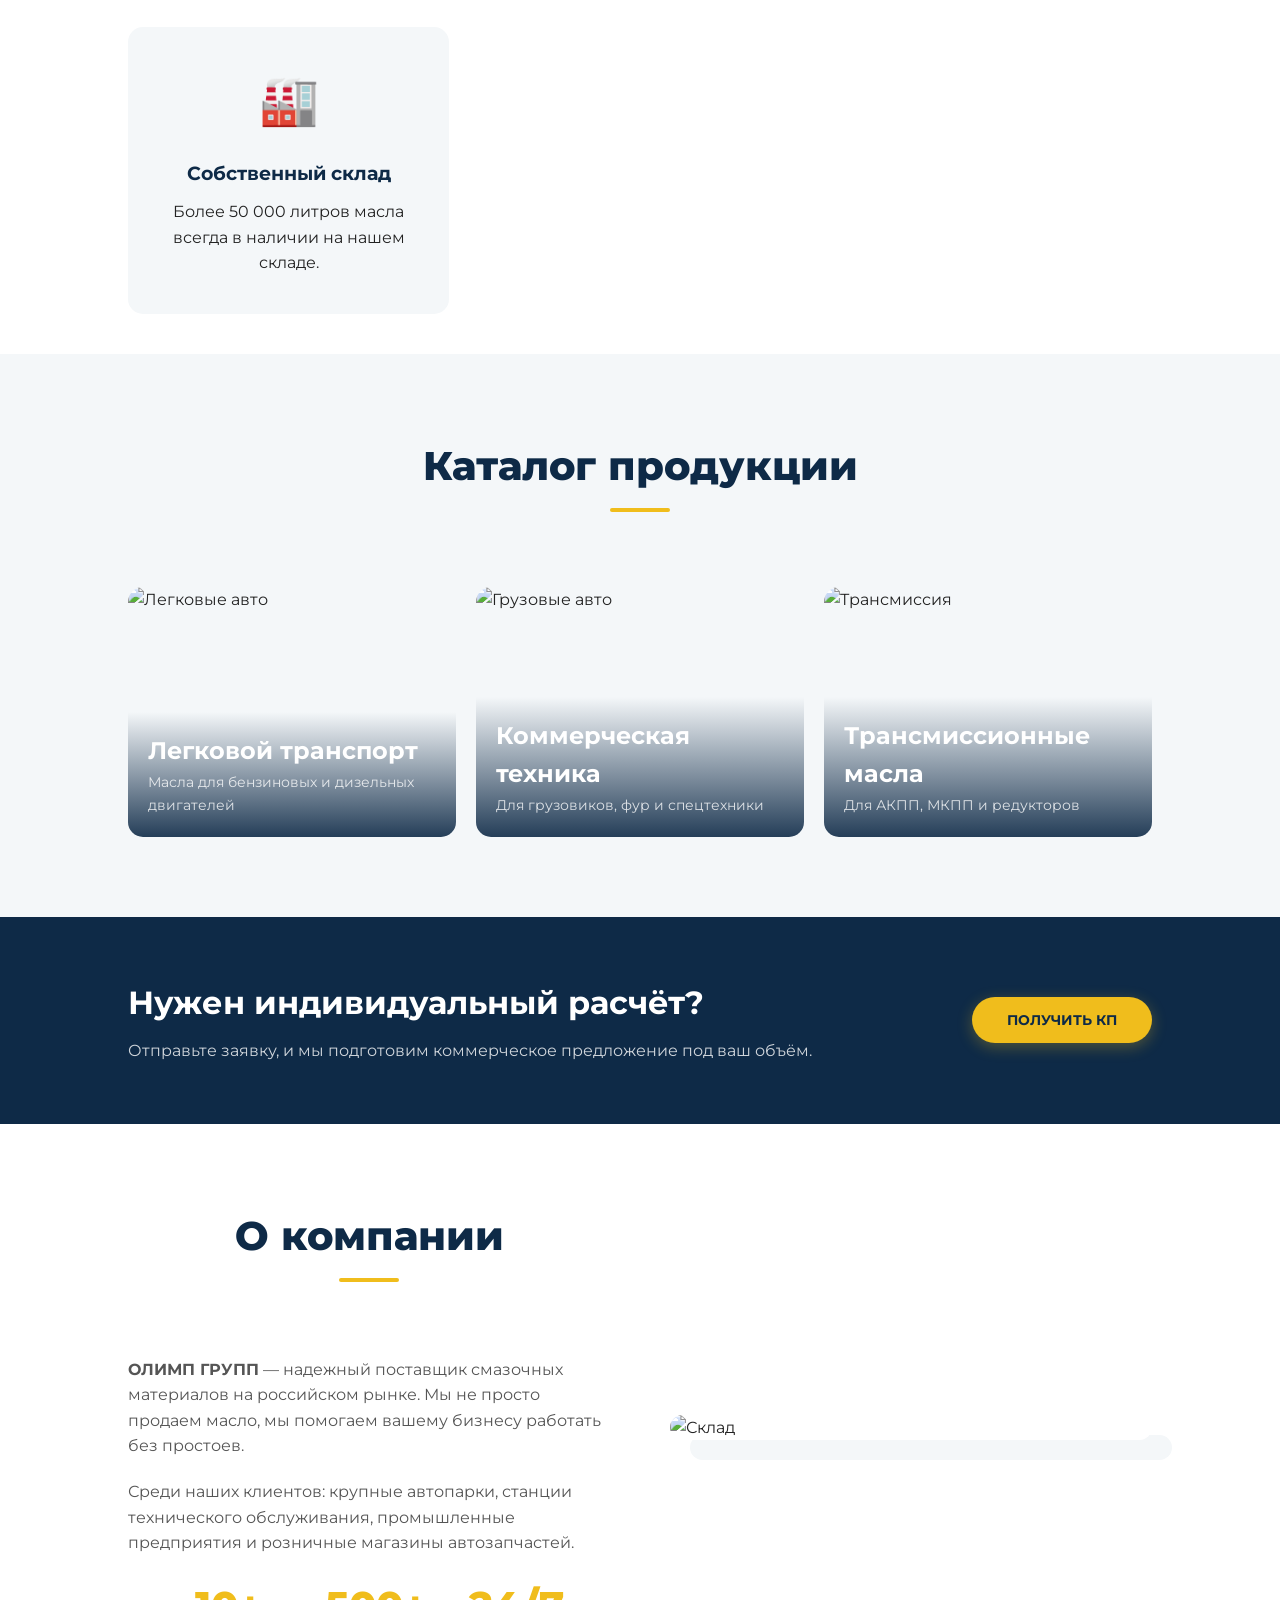
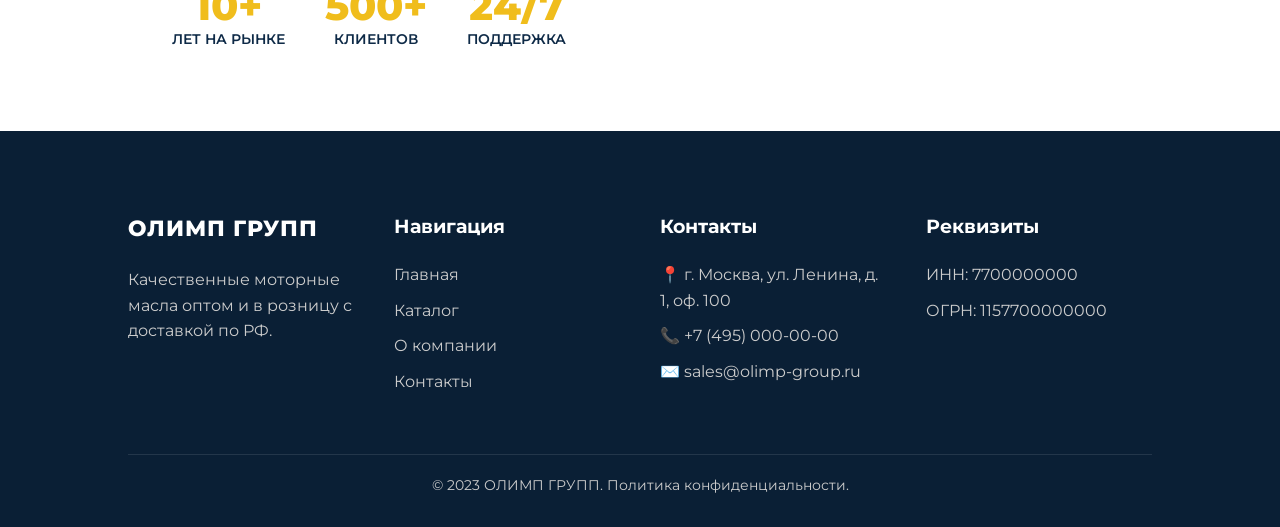
==== commit e52b15ff: "Add files via upload" ====
--- a/index.html
+++ b/index.html
@@ -4,360 +4,98 @@
     <meta charset="UTF-8">
     <meta name="viewport" content="width=device-width, initial-scale=1.0">
     <title>ОЛИМП ГРУПП | Дистрибьюция смазочных материалов</title>
-    <!-- Шрифт Montserrat -->
     <link href="https://fonts.googleapis.com/css2?family=Montserrat:wght@400;500;600;700;800&display=swap" rel="stylesheet">
-    <style>
-        /* --- ПЕРЕМЕННЫЕ И БАЗА --- */
-        :root {
-            --primary-blue: #0e2a47; /* Глубокий синий */
-            --secondary-blue: #1c528a; /* Светлее для градиентов */
-            --accent-gold: #f0bd1c;   /* Золотой */
-            --gold-hover: #d4a310;
-            --text-dark: #222;
-            --text-grey: #555;
-            --bg-light: #f4f7f9;
-            --white: #ffffff;
-        }
-
-        * { margin: 0; padding: 0; box-sizing: border-box; }
-
-        body {
-            font-family: 'Montserrat', sans-serif;
-            color: var(--text-dark);
-            line-height: 1.6;
-            background-color: var(--white);
-            overflow-x: hidden;
-        }
-
-        a { text-decoration: none; color: inherit; transition: 0.3s; }
-        ul { list-style: none; }
-        img { max-width: 100%; display: block; }
-
-        /* Кнопки */
-        .btn {
-            display: inline-block;
-            padding: 14px 35px;
-            border-radius: 50px;
-            font-weight: 700;
-            text-transform: uppercase;
-            font-size: 0.9rem;
-            cursor: pointer;
-            transition: all 0.3s ease;
-            border: none;
-            box-shadow: 0 4px 15px rgba(240, 189, 28, 0.3);
-        }
-
-        .btn-gold {
-            background-color: var(--accent-gold);
-            color: var(--primary-blue);
-        }
-
-        .btn-gold:hover {
-            background-color: var(--gold-hover);
-            transform: translateY(-2px);
-        }
-
-        .section-padding { padding: 80px 10%; }
-        
-        .title-block {
-            text-align: center;
-            margin-bottom: 60px;
-        }
-        
-        .title-block h2 {
-            font-size: 2.5rem;
-            color: var(--primary-blue);
-            font-weight: 800;
-            margin-bottom: 15px;
-            position: relative;
-            display: inline-block;
-        }
-        
-        /* Декоративная линия под заголовком */
-        .title-block h2::after {
-            content: '';
-            display: block;
-            width: 60px;
-            height: 4px;
-            background-color: var(--accent-gold);
-            margin: 10px auto 0;
-            border-radius: 2px;
-        }
-
-        /* --- ХЕДЕР --- */
-        header {
-            background: var(--white);
-            padding: 15px 5%;
-            position: fixed;
-            width: 100%;
-            top: 0;
-            z-index: 1000;
-            box-shadow: 0 2px 20px rgba(0,0,0,0.05);
-            display: flex;
-            justify-content: space-between;
-            align-items: center;
-        }
-
-        .logo { display: flex; align-items: center; gap: 12px; }
-        .logo img { height: 50px; width: auto; }
-        .logo-text {
-            font-size: 1.4rem;
-            font-weight: 800;
-            color: var(--primary-blue);
-            text-transform: uppercase;
-            letter-spacing: 1px;
-        }
-
-        .header-info { display: flex; align-items: center; gap: 30px; }
-        
-        .contact-item { text-align: right; }
-        .contact-item a { display: block; font-weight: 700; color: var(--primary-blue); font-size: 1.1rem; }
-        .contact-item span { font-size: 0.85rem; color: var(--text-grey); }
-
-        /* --- HERO (Главный экран) --- */
-        .hero {
-            height: 100vh;
-            background: linear-gradient(135deg, rgba(14, 42, 71, 0.9), rgba(14, 42, 71, 0.6)), 
-                        url('https://images.unsplash.com/photo-1486262715619-67b85e0b08d3?ixlib=rb-1.2.1&auto=format&fit=crop&w=1950&q=80');
-            background-size: cover;
-            background-position: center;
-            display: flex;
-            align-items: center;
-            justify-content: center;
-            text-align: center;
-            color: var(--white);
-            margin-top: 80px;
-        }
-
-        .hero-content h1 {
-            font-size: 3.5rem;
-            line-height: 1.2;
-            font-weight: 800;
-            margin-bottom: 20px;
-            text-transform: uppercase;
-        }
-        
-        .hero-content p {
-            font-size: 1.2rem;
-            max-width: 700px;
-            margin: 0 auto 40px;
-            opacity: 0.9;
-        }
-
-        /* --- ПРЕИМУЩЕСТВА (Новый блок) --- */
-        .features {
-            background-color: var(--white);
-            padding-bottom: 40px;
-        }
-
-        .features-grid {
-            display: grid;
-            grid-template-columns: repeat(auto-fit, minmax(250px, 1fr));
-            gap: 30px;
-        }
-
-        .feature-card {
-            background: var(--bg-light);
-            padding: 35px 25px;
-            border-radius: 15px;
-            text-align: center;
-            transition: 0.3s;
-            border-bottom: 3px solid transparent;
-        }
-
-        .feature-card:hover {
-            transform: translateY(-5px);
-            background: var(--white);
-            box-shadow: 0 10px 30px rgba(0,0,0,0.08);
-            border-bottom: 3px solid var(--accent-gold);
-        }
-
-        .feature-icon {
-            font-size: 3rem;
-            margin-bottom: 20px;
-            color: var(--primary-blue);
-        }
-
-        .feature-card h3 {
-            margin-bottom: 10px;
-            font-weight: 700;
-            color: var(--primary-blue);
-        }
-
-        /* --- ПАРТНЕРЫ (Исправлено) --- */
-        .partners { background-color: var(--white); }
-
-        .partners-container {
-            display: flex;
-            flex-wrap: wrap;       /* Перенос на новую строку */
-            justify-content: center; /* Центрирование по горизонтали! */
-            gap: 30px;             /* Отступы между карточками */
-        }
-
-        .partner-card {
-            width: 220px;          /* Фиксированная ширина для аккуратности */
-            height: 120px;
-            border: 1px solid #eee;
-            border-radius: 10px;
-            display: flex;
-            align-items: center;
-            justify-content: center;
-            padding: 20px;
-            transition: 0.3s;
-            background: var(--white);
-        }
-
-        .partner-card img {
-            max-height: 60px;
-            filter: grayscale(100%); /* Черно-белый по умолчанию */
-            opacity: 0.7;
-            transition: 0.3s;
-        }
-
-        .partner-card:hover {
-            border-color: var(--accent-gold);
-            box-shadow: 0 5px 15px rgba(0,0,0,0.1);
-        }
-
-        .partner-card:hover img {
-            filter: grayscale(0%); /* Цветной при наведении */
-            opacity: 1;
-        }
-
-        /* --- КАТЕГОРИИ (Новый блок) --- */
-        .categories { background-color: var(--bg-light); }
-
-        .cat-grid {
-            display: grid;
-            grid-template-columns: repeat(auto-fit, minmax(300px, 1fr));
-            gap: 20px;
-        }
-
-        .cat-item {
-            position: relative;
-            height: 250px;
-            border-radius: 15px;
-            overflow: hidden;
-            cursor: pointer;
-        }
-
-        .cat-item img {
-            width: 100%;
-            height: 100%;
-            object-fit: cover;
-            transition: transform 0.5s;
-        }
-
-        .cat-overlay {
-            position: absolute;
-            bottom: 0;
-            left: 0;
-            width: 100%;
-            background: linear-gradient(to top, rgba(14, 42, 71, 0.9), transparent);
-            padding: 20px;
-            color: white;
-        }
-
-        .cat-item:hover img { transform: scale(1.1); }
-
-        .cat-title { font-size: 1.5rem; font-weight: 700; }
-        .cat-desc { font-size: 0.9rem; opacity: 0.8; }
-
-        /* --- CTA БЛОК (Новый блок) --- */
-        .cta-section {
-            background: var(--primary-blue);
-            padding: 60px 10%;
-            display: flex;
-            justify-content: space-between;
-            align-items: center;
-            color: white;
-            flex-wrap: wrap;
-            gap: 20px;
-        }
-
-        .cta-text h2 { font-size: 2rem; margin-bottom: 10px; }
-        .cta-text p { opacity: 0.8; }
-
-        /* --- О КОМПАНИИ --- */
-        .about { display: flex; gap: 60px; align-items: center; }
-        .about-text { flex: 1; }
-        .about-img { flex: 1; }
-        .about-img img { border-radius: 20px; box-shadow: 20px 20px 0px var(--bg-light); }
-        
-        .about-text p { margin-bottom: 20px; color: var(--text-grey); }
-        .stats { display: flex; gap: 40px; margin-top: 30px; }
-        .stat-item h4 { font-size: 2.5rem; color: var(--accent-gold); font-weight: 800; line-height: 1; }
-        .stat-item span { font-size: 0.9rem; font-weight: 600; text-transform: uppercase; color: var(--primary-blue); }
-
-        /* --- ФУТЕР --- */
-        footer {
-            background: #0a1f35;
-            color: #ccc;
-            padding: 80px 10% 30px;
-        }
-
-        .footer-grid {
-            display: grid;
-            grid-template-columns: repeat(auto-fit, minmax(200px, 1fr));
-            gap: 40px;
-            margin-bottom: 50px;
-        }
-
-        .footer-col h4 { color: var(--white); margin-bottom: 20px; font-size: 1.2rem; }
-        .footer-col ul li { margin-bottom: 10px; }
-        .footer-col ul li a:hover { color: var(--accent-gold); }
-
-        .copyright {
-            border-top: 1px solid rgba(255,255,255,0.1);
-            padding-top: 20px;
-            text-align: center;
-            font-size: 0.85rem;
-        }
-
-        /* --- МОДАЛКА --- */
-        .modal { display: none; position: fixed; z-index: 2000; left: 0; top: 0; width: 100%; height: 100%; background: rgba(0,0,0,0.7); backdrop-filter: blur(5px); }
-        .modal-content { background: white; margin: 10% auto; padding: 40px; width: 90%; max-width: 450px; border-radius: 15px; position: relative; text-align: center; }
-        .close { position: absolute; right: 20px; top: 15px; font-size: 30px; cursor: pointer; }
-        .modal input { width: 100%; padding: 15px; margin: 10px 0; border: 1px solid #ddd; border-radius: 50px; background: #f9f9f9; outline: none; }
-        .modal input:focus { border-color: var(--accent-gold); }
-
-        /* Адаптив */
-        @media (max-width: 900px) {
-            header { flex-direction: column; gap: 15px; }
-            .header-info { width: 100%; justify-content: space-between; }
-            .hero-content h1 { font-size: 2.2rem; }
-            .about { flex-direction: column; }
-            .cta-section { text-align: center; justify-content: center; }
-        }
-    </style>
+    <link rel="stylesheet" href="styles.css">
 </head>
 <body>
 
-    <!-- Шапка -->
-    <header>
+    <!-- Верхняя статичная шапка с логотипом -->
+    <div class="top-bar">
         <div class="logo">
             <img src="logo.png" alt="Лого">
             <span class="logo-text">ОЛИМП ГРУПП</span>
         </div>
-        <div class="header-info">
-            <div class="contact-item mobile-hidden">
+    </div>
+
+    <!-- Липкая полоска с телефоном -->
+    <div class="sticky-bar">
+        <div class="sticky-bar-inner">
+            <div class="contact-item">
                 <a href="tel:+74950000000">+7 (495) 000-00-00</a>
                 <span>Пн-Пт: 9:00 - 18:00</span>
             </div>
-            <button class="btn btn-gold" onclick="openModal()">Заказать звонок</button>
-        </div>
-    </header>
+            <button class="btn btn-gold btn-sm" onclick="openModal()">Заказать звонок</button>
+        </div>
+    </div>
 
     <!-- Главный экран -->
     <section class="hero">
         <div class="hero-content">
             <h1>Моторные масла<br>оптом от дистрибьютора</h1>
             <p>Официальные поставки Mobil, Shell, Castrol и других брендов.<br>Гарантия качества и лучшие цены на рынке.</p>
-            <button class="btn btn-gold" onclick="document.getElementById('catalog').scrollIntoView()">Перейти в каталог</button>
-        </div>
-    </section>
-
-    <!-- Преимущества (Новый блок) -->
+            <button class="btn btn-gold" onclick="document.getElementById('catalog').scrollIntoView({behavior:'smooth'})">Перейти в каталог</button>
+        </div>
+    </section>
+
+    <!-- ПАРТНЁРЫ -->
+    <section class="partners-section">
+        <div class="partners-inner">
+            <div class="partners-badge">★ Официальный дистрибьютор</div>
+            <h2 class="partners-heading">Наши партнёры</h2>
+            <div class="partners-slider-container">
+                <button class="slider-arrow slider-arrow-left" id="sliderLeft" aria-label="Назад">&#10094;</button>
+                <div class="partners-slider-viewport">
+                    <div class="partners-slider-track" id="sliderTrack">
+                        <a href="#" class="partner-slide">
+                            <div class="partner-slide-img">
+                                <img src="https://upload.wikimedia.org/wikipedia/en/thumb/e/e8/Shell_logo.svg/1200px-Shell_logo.svg.png" alt="Shell">
+                            </div>
+                            <span class="partner-slide-name">Shell</span>
+                        </a>
+                        <a href="#" class="partner-slide">
+                            <div class="partner-slide-img">
+                                <img src="https://upload.wikimedia.org/wikipedia/commons/thumb/6/66/Mobil_Logo.svg/2560px-Mobil_Logo.svg.png" alt="Mobil">
+                            </div>
+                            <span class="partner-slide-name">Mobil</span>
+                        </a>
+                        <a href="#" class="partner-slide">
+                            <div class="partner-slide-img">
+                                <img src="https://upload.wikimedia.org/wikipedia/commons/thumb/1/1e/Castrol_Logo.svg/2560px-Castrol_Logo.svg.png" alt="Castrol">
+                            </div>
+                            <span class="partner-slide-name">Castrol</span>
+                        </a>
+                        <a href="#" class="partner-slide">
+                            <div class="partner-slide-img">
+                                <img src="https://upload.wikimedia.org/wikipedia/commons/thumb/f/f3/Lukoil_Logo.svg/2560px-Lukoil_Logo.svg.png" alt="Лукойл">
+                            </div>
+                            <span class="partner-slide-name">Лукойл</span>
+                        </a>
+                        <a href="#" class="partner-slide">
+                            <div class="partner-slide-img">
+                                <img src="https://upload.wikimedia.org/wikipedia/commons/thumb/0/07/Motul_Logo.svg/2560px-Motul_Logo.svg.png" alt="Motul">
+                            </div>
+                            <span class="partner-slide-name">Motul</span>
+                        </a>
+                        <a href="#" class="partner-slide">
+                            <div class="partner-slide-img">
+                                <img src="https://upload.wikimedia.org/wikipedia/commons/thumb/a/a5/Liqui_Moly_logo.svg/2560px-Liqui_Moly_logo.svg.png" alt="Liqui Moly">
+                            </div>
+                            <span class="partner-slide-name">Liqui Moly</span>
+                        </a>
+                        <a href="#" class="partner-slide">
+                            <div class="partner-slide-img">
+                                <img src="https://upload.wikimedia.org/wikipedia/commons/thumb/9/9d/TotalEnergies_logo.svg/2560px-TotalEnergies_logo.svg.png" alt="TotalEnergies">
+                            </div>
+                            <span class="partner-slide-name">TotalEnergies</span>
+                        </a>
+                    </div>
+                </div>
+                <button class="slider-arrow slider-arrow-right" id="sliderRight" aria-label="Вперёд">&#10095;</button>
+            </div>
+        </div>
+    </section>
+
+    <!-- Преимущества -->
     <section class="section-padding features">
         <div class="title-block">
             <h2>Почему выбирают нас</h2>
@@ -386,47 +124,7 @@
         </div>
     </section>
 
-    <!-- Партнеры (Исправленная центровка) -->
-    <section class="section-padding partners">
-        <div class="title-block">
-            <h2>Наши партнеры</h2>
-            <p style="margin-top: 10px; color: #666;">Мы являемся официальными дистрибьюторами</p>
-        </div>
-        
-        <div class="partners-container">
-            <!-- Ссылки на логотипы (реальные логотипы брендов) -->
-            <!-- SHELL -->
-            <a href="#" class="partner-card">
-                <img src="https://upload.wikimedia.org/wikipedia/en/thumb/e/e8/Shell_logo.svg/1200px-Shell_logo.svg.png" alt="Shell">
-            </a>
-            <!-- MOBIL -->
-            <a href="#" class="partner-card">
-                <img src="https://upload.wikimedia.org/wikipedia/commons/thumb/6/66/Mobil_Logo.svg/2560px-Mobil_Logo.svg.png" alt="Mobil">
-            </a>
-            <!-- CASTROL -->
-            <a href="#" class="partner-card">
-                <img src="https://upload.wikimedia.org/wikipedia/commons/thumb/1/1e/Castrol_Logo.svg/2560px-Castrol_Logo.svg.png" alt="Castrol">
-            </a>
-            <!-- LUKOIL -->
-            <a href="#" class="partner-card">
-                <img src="https://upload.wikimedia.org/wikipedia/commons/thumb/f/f3/Lukoil_Logo.svg/2560px-Lukoil_Logo.svg.png" alt="Lukoil">
-            </a>
-            <!-- MOTUL -->
-            <a href="#" class="partner-card">
-                <img src="https://upload.wikimedia.org/wikipedia/commons/thumb/0/07/Motul_Logo.svg/2560px-Motul_Logo.svg.png" alt="Motul">
-            </a>
-            <!-- LIQUI MOLY -->
-            <a href="#" class="partner-card">
-                <img src="https://upload.wikimedia.org/wikipedia/commons/thumb/a/a5/Liqui_Moly_logo.svg/2560px-Liqui_Moly_logo.svg.png" alt="Liqui Moly">
-            </a>
-             <!-- TOTAL -->
-             <a href="#" class="partner-card">
-                <img src="https://upload.wikimedia.org/wikipedia/commons/thumb/9/9d/TotalEnergies_logo.svg/2560px-TotalEnergies_logo.svg.png" alt="Total">
-            </a>
-        </div>
-    </section>
-
-    <!-- Категории (Новый блок) -->
+    <!-- Категории -->
     <section id="catalog" class="section-padding categories">
         <div class="title-block">
             <h2>Каталог продукции</h2>
@@ -456,41 +154,42 @@
         </div>
     </section>
 
-    <!-- CTA - Лид-магнит (Новый блок) -->
+    <!-- CTA -->
     <section class="cta-section">
         <div class="cta-text">
-            <h2>Нужен оптовый прайс-лист?</h2>
-            <p>Скачайте полный каталог с актуальными остатками и ценами прямо сейчас.</p>
-        </div>
-        <button class="btn" style="background: white; color: var(--primary-blue);">Скачать прайс (PDF)</button>
+            <h2>Нужен индивидуальный расчёт?</h2>
+            <p>Отправьте заявку, и мы подготовим коммерческое предложение под ваш объём.</p>
+        </div>
+        <button class="btn btn-gold" onclick="openModal()">Получить КП</button>
     </section>
 
     <!-- О компании -->
-    <section class="section-padding about">
-        <div class="about-text">
-            <div class="title-block" style="text-align: left;">
-                <h2>О компании</h2>
-            </div>
-            <p><strong>ОЛИМП ГРУПП</strong> — надежный поставщик смазочных материалов на российском рынке. Мы не просто продаем масло, мы помогаем вашему бизнесу работать без простоев.</p>
-            <p>Среди наших клиентов: крупные автопарки, станции технического обслуживания, промышленные предприятия и розничные магазины автозапчастей.</p>
-            
-            <div class="stats">
-                <div class="stat-item">
-                    <h4>10+</h4>
-                    <span>Лет на рынке</span>
-                </div>
-                <div class="stat-item">
-                    <h4>500+</h4>
-                    <span>Клиентов</span>
-                </div>
-                <div class="stat-item">
-                    <h4>24/7</h4>
-                    <span>Поддержка</span>
-                </div>
-            </div>
-        </div>
-        <div class="about-img">
-            <img src="https://images.unsplash.com/photo-1586528116311-ad8dd3c8310d?ixlib=rb-1.2.1&auto=format&fit=crop&w=1000&q=80" alt="Склад">
+    <section class="section-padding about-section">
+        <div class="about">
+            <div class="about-text">
+                <div class="title-block">
+                    <h2>О компании</h2>
+                </div>
+                <p><strong>ОЛИМП ГРУПП</strong> — надежный поставщик смазочных материалов на российском рынке. Мы не просто продаем масло, мы помогаем вашему бизнесу работать без простоев.</p>
+                <p>Среди наших клиентов: крупные автопарки, станции технического обслуживания, промышленные предприятия и розничные магазины автозапчастей.</p>
+                <div class="stats">
+                    <div class="stat-item">
+                        <h4>10+</h4>
+                        <span>Лет на рынке</span>
+                    </div>
+                    <div class="stat-item">
+                        <h4>500+</h4>
+                        <span>Клиентов</span>
+                    </div>
+                    <div class="stat-item">
+                        <h4>24/7</h4>
+                        <span>Поддержка</span>
+                    </div>
+                </div>
+            </div>
+            <div class="about-img">
+                <img src="https://images.unsplash.com/photo-1586528116311-ad8dd3c8310d?ixlib=rb-1.2.1&auto=format&fit=crop&w=1000&q=80" alt="Склад">
+            </div>
         </div>
     </section>
 
@@ -533,26 +232,40 @@
         </div>
     </footer>
 
-    <!-- Модальное окно -->
+    <!-- Модальное окно с формой -->
     <div id="modalWindow" class="modal">
         <div class="modal-content">
             <span class="close" onclick="closeModal()">&times;</span>
-            <h2 style="color: var(--primary-blue); margin-bottom: 10px;">Заказать звонок</h2>
-            <p style="margin-bottom: 20px; color: #666;">Заполните форму, и мы свяжемся с вами.</p>
-            <form>
-                <input type="text" placeholder="Ваше имя">
-                <input type="tel" placeholder="+7 (999) 000-00-00">
-                <button type="button" class="btn btn-gold" style="width: 100%; margin-top: 15px;">Отправить заявку</button>
+            <h2>Заказать звонок</h2>
+            <p class="modal-desc">Заполните форму, и мы свяжемся с вами.</p>
+
+            <!-- Форма отправки -->
+            <form id="callbackForm">
+                <input type="text" id="userName" name="name" placeholder="Ваше имя" required>
+                <input type="tel" id="userPhone" name="phone" placeholder="+7 (999) 000-00-00" required>
+                <button type="submit" class="btn btn-gold btn-full" id="submitBtn">
+                    <span class="btn-text">Отправить заявку</span>
+                    <span class="btn-loader" style="display:none;">Отправка...</span>
+                </button>
             </form>
+
+            <!-- Сообщение об успехе (скрыто по умолчанию) -->
+            <div id="successMessage" class="form-message form-success" style="display:none;">
+                <div class="success-icon">✓</div>
+                <h3>Заявка отправлена!</h3>
+                <p>Мы перезвоним вам в ближайшее время.</p>
+            </div>
+
+            <!-- Сообщение об ошибке (скрыто по умолчанию) -->
+            <div id="errorMessage" class="form-message form-error" style="display:none;">
+                <div class="error-icon">✕</div>
+                <h3>Ошибка отправки</h3>
+                <p>Попробуйте ещё раз или позвоните нам.</p>
+                <button class="btn btn-gold btn-retry" onclick="resetForm()">Попробовать снова</button>
+            </div>
         </div>
     </div>
 
-    <script>
-        const modal = document.getElementById("modalWindow");
-        function openModal() { modal.style.display = "block"; }
-        function closeModal() { modal.style.display = "none"; }
-        window.onclick = function(e) { if(e.target == modal) modal.style.display = "none"; }
-    </script>
+    <script src="script.js"></script>
 </body>
-
-</html>
+</html>
--- a/styles.css
+++ b/styles.css
@@ -0,0 +1,886 @@
+/* ============================
+   ПЕРЕМЕННЫЕ И БАЗА
+   ============================ */
+:root {
+    --primary-blue: #0e2a47;
+    --secondary-blue: #1c528a;
+    --accent-gold: #f0bd1c;
+    --gold-hover: #d4a310;
+    --text-dark: #222;
+    --text-grey: #555;
+    --bg-light: #f4f7f9;
+    --white: #ffffff;
+    --top-bar-height: 80px;
+    --sticky-bar-height: 50px;
+}
+
+* {
+    margin: 0;
+    padding: 0;
+    box-sizing: border-box;
+}
+
+body {
+    font-family: 'Montserrat', sans-serif;
+    color: var(--text-dark);
+    line-height: 1.6;
+    background-color: var(--white);
+    overflow-x: hidden;
+}
+
+a {
+    text-decoration: none;
+    color: inherit;
+    transition: 0.3s;
+}
+
+ul { list-style: none; }
+img { max-width: 100%; display: block; }
+
+/* ============================
+   КНОПКИ
+   ============================ */
+.btn {
+    display: inline-block;
+    padding: 14px 35px;
+    border-radius: 50px;
+    font-weight: 700;
+    text-transform: uppercase;
+    font-size: 0.9rem;
+    cursor: pointer;
+    transition: all 0.3s ease;
+    border: none;
+    font-family: 'Montserrat', sans-serif;
+    box-shadow: 0 4px 15px rgba(240, 189, 28, 0.3);
+}
+
+.btn-gold {
+    background-color: var(--accent-gold);
+    color: var(--primary-blue);
+}
+
+.btn-gold:hover {
+    background-color: var(--gold-hover);
+    transform: translateY(-2px);
+}
+
+.btn-gold:disabled {
+    opacity: 0.6;
+    cursor: not-allowed;
+    transform: none;
+}
+
+.btn-sm {
+    padding: 8px 20px;
+    font-size: 0.75rem;
+}
+
+.btn-full {
+    width: 100%;
+    margin-top: 15px;
+}
+
+.btn-retry {
+    margin-top: 15px;
+    padding: 10px 25px;
+    font-size: 0.8rem;
+}
+
+/* ============================
+   ОБЩИЕ СЕКЦИИ
+   ============================ */
+.section-padding {
+    padding: 80px 10%;
+}
+
+.title-block {
+    text-align: center;
+    margin-bottom: 60px;
+}
+
+.title-block h2 {
+    font-size: 2.5rem;
+    color: var(--primary-blue);
+    font-weight: 800;
+    margin-bottom: 15px;
+    position: relative;
+    display: inline-block;
+}
+
+.title-block h2::after {
+    content: '';
+    display: block;
+    width: 60px;
+    height: 4px;
+    background-color: var(--accent-gold);
+    margin: 10px auto 0;
+    border-radius: 2px;
+}
+
+/* ============================
+   ВЕРХНЯЯ ШАПКА
+   ============================ */
+.top-bar {
+    background: var(--white);
+    padding: 10px 5%;
+    display: flex;
+    justify-content: center;
+    align-items: center;
+    height: var(--top-bar-height);
+    border-bottom: 1px solid #eee;
+    position: relative;
+    z-index: 900;
+}
+
+.logo {
+    display: flex;
+    align-items: center;
+    gap: 12px;
+}
+
+.logo img {
+    height: 60px;
+    width: auto;
+}
+
+.logo-text {
+    font-size: 1.4rem;
+    font-weight: 800;
+    color: var(--primary-blue);
+    text-transform: uppercase;
+    letter-spacing: 1px;
+}
+
+/* ============================
+   ЛИПКАЯ ПОЛОСКА
+   ============================ */
+.sticky-bar {
+    background: var(--primary-blue);
+    position: sticky;
+    top: 0;
+    z-index: 1000;
+    height: var(--sticky-bar-height);
+    box-shadow: 0 2px 10px rgba(0, 0, 0, 0.2);
+}
+
+.sticky-bar-inner {
+    max-width: 1400px;
+    margin: 0 auto;
+    padding: 0 5%;
+    height: 100%;
+    display: flex;
+    justify-content: space-between;
+    align-items: center;
+}
+
+.sticky-bar .contact-item a {
+    font-weight: 700;
+    color: var(--white);
+    font-size: 0.95rem;
+}
+
+.sticky-bar .contact-item span {
+    font-size: 0.75rem;
+    color: rgba(255, 255, 255, 0.6);
+    margin-left: 10px;
+}
+
+/* ============================
+   HERO
+   ============================ */
+.hero {
+    height: 60vh;
+    min-height: 350px;
+    background:
+        linear-gradient(135deg, rgba(14, 42, 71, 0.92), rgba(14, 42, 71, 0.65)),
+        url('https://images.unsplash.com/photo-1486262715619-67b85e0b08d3?ixlib=rb-1.2.1&auto=format&fit=crop&w=1950&q=80');
+    background-size: cover;
+    background-position: center;
+    display: flex;
+    align-items: center;
+    justify-content: center;
+    text-align: center;
+    color: var(--white);
+    padding: 40px 5%;
+}
+
+.hero-content h1 {
+    font-size: 3rem;
+    line-height: 1.2;
+    font-weight: 800;
+    margin-bottom: 15px;
+    text-transform: uppercase;
+}
+
+.hero-content p {
+    font-size: 1.1rem;
+    max-width: 700px;
+    margin: 0 auto 30px;
+    opacity: 0.9;
+}
+
+/* ============================
+   ПАРТНЁРЫ
+   ============================ */
+.partners-section {
+    background: linear-gradient(135deg, #0b1e33 0%, #163a5f 50%, #0e2a47 100%);
+    padding: 50px 5% 60px;
+    position: relative;
+    overflow: hidden;
+}
+
+.partners-section::before {
+    content: '';
+    position: absolute;
+    top: -80px;
+    right: -80px;
+    width: 300px;
+    height: 300px;
+    background: radial-gradient(circle, rgba(240, 189, 28, 0.08), transparent 70%);
+    border-radius: 50%;
+    pointer-events: none;
+}
+
+.partners-section::after {
+    content: '';
+    position: absolute;
+    bottom: -60px;
+    left: -60px;
+    width: 250px;
+    height: 250px;
+    background: radial-gradient(circle, rgba(240, 189, 28, 0.06), transparent 70%);
+    border-radius: 50%;
+    pointer-events: none;
+}
+
+.partners-inner {
+    max-width: 1200px;
+    margin: 0 auto;
+    position: relative;
+    z-index: 1;
+}
+
+.partners-badge {
+    text-align: center;
+    display: block;
+    margin: 0 auto 15px;
+    font-size: 0.8rem;
+    text-transform: uppercase;
+    letter-spacing: 4px;
+    color: var(--accent-gold);
+    font-weight: 600;
+}
+
+.partners-heading {
+    text-align: center;
+    color: var(--white);
+    font-size: 2.2rem;
+    font-weight: 800;
+    margin-bottom: 40px;
+}
+
+.partners-heading::after {
+    content: '';
+    display: block;
+    width: 60px;
+    height: 4px;
+    background: var(--accent-gold);
+    margin: 15px auto 0;
+    border-radius: 2px;
+}
+
+.partners-slider-container {
+    display: flex;
+    align-items: center;
+    justify-content: center;
+    gap: 15px;
+}
+
+.partners-slider-viewport {
+    overflow: hidden;
+    flex: 1;
+    max-width: 1000px;
+}
+
+.partners-slider-track {
+    display: flex;
+    gap: 25px;
+    transition: transform 0.5s cubic-bezier(0.25, 0.46, 0.45, 0.94);
+    will-change: transform;
+}
+
+.partner-slide {
+    flex-shrink: 0;
+    width: 180px;
+    display: flex;
+    flex-direction: column;
+    align-items: center;
+    gap: 14px;
+    text-decoration: none;
+    transition: transform 0.3s;
+}
+
+.partner-slide:hover {
+    transform: translateY(-8px);
+}
+
+.partner-slide-img {
+    width: 160px;
+    height: 110px;
+    background: rgba(255, 255, 255, 0.07);
+    border: 2px solid rgba(255, 255, 255, 0.12);
+    border-radius: 16px;
+    display: flex;
+    align-items: center;
+    justify-content: center;
+    padding: 20px;
+    backdrop-filter: blur(10px);
+    transition: 0.4s;
+}
+
+.partner-slide:hover .partner-slide-img {
+    background: rgba(255, 255, 255, 0.15);
+    border-color: var(--accent-gold);
+    box-shadow:
+        0 8px 30px rgba(240, 189, 28, 0.25),
+        0 0 60px rgba(240, 189, 28, 0.08);
+}
+
+.partner-slide-img img {
+    max-height: 55px;
+    max-width: 110px;
+    object-fit: contain;
+    filter: brightness(0) invert(1);
+    opacity: 0.7;
+    transition: 0.4s;
+}
+
+.partner-slide:hover .partner-slide-img img {
+    opacity: 1;
+    transform: scale(1.1);
+}
+
+.partner-slide-name {
+    color: rgba(255, 255, 255, 0.6);
+    font-size: 0.9rem;
+    font-weight: 700;
+    text-transform: uppercase;
+    letter-spacing: 2px;
+    transition: 0.3s;
+}
+
+.partner-slide:hover .partner-slide-name {
+    color: var(--accent-gold);
+}
+
+.slider-arrow {
+    background: rgba(255, 255, 255, 0.08);
+    border: 2px solid rgba(255, 255, 255, 0.15);
+    color: white;
+    width: 50px;
+    height: 50px;
+    border-radius: 50%;
+    display: flex;
+    align-items: center;
+    justify-content: center;
+    cursor: pointer;
+    font-size: 1.4rem;
+    transition: 0.3s;
+    flex-shrink: 0;
+}
+
+.slider-arrow:hover {
+    background: var(--accent-gold);
+    color: var(--primary-blue);
+    border-color: var(--accent-gold);
+    box-shadow: 0 4px 20px rgba(240, 189, 28, 0.4);
+}
+
+/* ============================
+   ПРЕИМУЩЕСТВА
+   ============================ */
+.features {
+    background-color: var(--white);
+    padding-bottom: 40px;
+}
+
+.features-grid {
+    display: grid;
+    grid-template-columns: repeat(auto-fit, minmax(250px, 1fr));
+    gap: 30px;
+}
+
+.feature-card {
+    background: var(--bg-light);
+    padding: 35px 25px;
+    border-radius: 15px;
+    text-align: center;
+    transition: 0.3s;
+    border-bottom: 3px solid transparent;
+}
+
+.feature-card:hover {
+    transform: translateY(-5px);
+    background: var(--white);
+    box-shadow: 0 10px 30px rgba(0, 0, 0, 0.08);
+    border-bottom: 3px solid var(--accent-gold);
+}
+
+.feature-icon {
+    font-size: 3rem;
+    margin-bottom: 20px;
+    color: var(--primary-blue);
+}
+
+.feature-card h3 {
+    margin-bottom: 10px;
+    font-weight: 700;
+    color: var(--primary-blue);
+}
+
+/* ============================
+   КАТЕГОРИИ
+   ============================ */
+.categories {
+    background-color: var(--bg-light);
+}
+
+.cat-grid {
+    display: grid;
+    grid-template-columns: repeat(auto-fit, minmax(300px, 1fr));
+    gap: 20px;
+}
+
+.cat-item {
+    position: relative;
+    height: 250px;
+    border-radius: 15px;
+    overflow: hidden;
+    cursor: pointer;
+}
+
+.cat-item img {
+    width: 100%;
+    height: 100%;
+    object-fit: cover;
+    transition: transform 0.5s;
+}
+
+.cat-overlay {
+    position: absolute;
+    bottom: 0;
+    left: 0;
+    width: 100%;
+    background: linear-gradient(to top, rgba(14, 42, 71, 0.9), transparent);
+    padding: 20px;
+    color: white;
+}
+
+.cat-item:hover img {
+    transform: scale(1.1);
+}
+
+.cat-title {
+    font-size: 1.5rem;
+    font-weight: 700;
+}
+
+.cat-desc {
+    font-size: 0.9rem;
+    opacity: 0.8;
+}
+
+/* ============================
+   CTA
+   ============================ */
+.cta-section {
+    background: var(--primary-blue);
+    padding: 60px 10%;
+    display: flex;
+    justify-content: space-between;
+    align-items: center;
+    color: white;
+    flex-wrap: wrap;
+    gap: 20px;
+}
+
+.cta-text h2 {
+    font-size: 2rem;
+    margin-bottom: 10px;
+}
+
+.cta-text p {
+    opacity: 0.8;
+}
+
+/* ============================
+   О КОМПАНИИ
+   ============================ */
+.about-section {
+    background: var(--white);
+}
+
+.about {
+    display: flex;
+    gap: 60px;
+    align-items: center;
+}
+
+.about-text {
+    flex: 1;
+}
+
+.about-img {
+    flex: 1;
+}
+
+.about-img img {
+    border-radius: 20px;
+    box-shadow: 20px 20px 0px var(--bg-light);
+}
+
+.about-text p {
+    margin-bottom: 20px;
+    color: var(--text-grey);
+}
+
+.about-text .title-block {
+    text-align: center;
+}
+
+.stats {
+    display: flex;
+    gap: 40px;
+    margin-top: 30px;
+    justify-content: center;
+}
+
+.stat-item {
+    text-align: center;
+}
+
+.stat-item h4 {
+    font-size: 2.5rem;
+    color: var(--accent-gold);
+    font-weight: 800;
+    line-height: 1;
+}
+
+.stat-item span {
+    font-size: 0.9rem;
+    font-weight: 600;
+    text-transform: uppercase;
+    color: var(--primary-blue);
+}
+
+/* ============================
+   ФУТЕР
+   ============================ */
+footer {
+    background: #0a1f35;
+    color: #ccc;
+    padding: 80px 10% 30px;
+}
+
+.footer-grid {
+    display: grid;
+    grid-template-columns: repeat(auto-fit, minmax(200px, 1fr));
+    gap: 40px;
+    margin-bottom: 50px;
+}
+
+.footer-col h4 {
+    color: var(--white);
+    margin-bottom: 20px;
+    font-size: 1.2rem;
+}
+
+.footer-col ul li {
+    margin-bottom: 10px;
+}
+
+.footer-col ul li a:hover {
+    color: var(--accent-gold);
+}
+
+.copyright {
+    border-top: 1px solid rgba(255, 255, 255, 0.1);
+    padding-top: 20px;
+    text-align: center;
+    font-size: 0.85rem;
+}
+
+/* ============================
+   МОДАЛКА
+   ============================ */
+.modal {
+    display: none;
+    position: fixed;
+    z-index: 2000;
+    left: 0;
+    top: 0;
+    width: 100%;
+    height: 100%;
+    background: rgba(0, 0, 0, 0.7);
+    backdrop-filter: blur(5px);
+}
+
+.modal-content {
+    background: white;
+    margin: 8% auto;
+    padding: 40px;
+    width: 90%;
+    max-width: 450px;
+    border-radius: 15px;
+    position: relative;
+    text-align: center;
+}
+
+.modal-content h2 {
+    color: var(--primary-blue);
+    margin-bottom: 10px;
+}
+
+.modal-desc {
+    margin-bottom: 20px;
+    color: #666;
+}
+
+.close {
+    position: absolute;
+    right: 20px;
+    top: 15px;
+    font-size: 30px;
+    cursor: pointer;
+    color: #999;
+    transition: 0.3s;
+}
+
+.close:hover {
+    color: var(--primary-blue);
+}
+
+.modal input {
+    width: 100%;
+    padding: 15px 20px;
+    margin: 8px 0;
+    border: 2px solid #e0e0e0;
+    border-radius: 50px;
+    background: #f9f9f9;
+    outline: none;
+    font-family: 'Montserrat', sans-serif;
+    font-size: 0.95rem;
+    transition: 0.3s;
+}
+
+.modal input:focus {
+    border-color: var(--accent-gold);
+    background: var(--white);
+}
+
+.modal input.input-error {
+    border-color: #e74c3c;
+    background: #fff5f5;
+}
+
+.modal input.input-error::placeholder {
+    color: #e74c3c;
+}
+
+/* Сообщения формы */
+.form-message {
+    padding: 20px;
+}
+
+.form-success .success-icon {
+    width: 60px;
+    height: 60px;
+    background: #27ae60;
+    border-radius: 50%;
+    display: flex;
+    align-items: center;
+    justify-content: center;
+    margin: 0 auto 15px;
+    font-size: 1.8rem;
+    color: white;
+    font-weight: 800;
+}
+
+.form-success h3 {
+    color: #27ae60;
+    margin-bottom: 8px;
+    font-size: 1.3rem;
+}
+
+.form-success p {
+    color: #666;
+}
+
+.form-error .error-icon {
+    width: 60px;
+    height: 60px;
+    background: #e74c3c;
+    border-radius: 50%;
+    display: flex;
+    align-items: center;
+    justify-content: center;
+    margin: 0 auto 15px;
+    font-size: 1.8rem;
+    color: white;
+    font-weight: 800;
+}
+
+.form-error h3 {
+    color: #e74c3c;
+    margin-bottom: 8px;
+    font-size: 1.3rem;
+}
+
+.form-error p {
+    color: #666;
+}
+
+/* ============================
+   АДАПТИВ
+   ============================ */
+@media (max-width: 900px) {
+    .hero-content h1 {
+        font-size: 2.2rem;
+    }
+
+    .hero {
+        height: 50vh;
+        min-height: 300px;
+    }
+
+    .about {
+        flex-direction: column;
+    }
+
+    .cta-section {
+        text-align: center;
+        justify-content: center;
+    }
+
+    .title-block h2 {
+        font-size: 2rem;
+    }
+
+    .partners-heading {
+        font-size: 1.8rem;
+    }
+
+    .stats {
+        gap: 25px;
+    }
+
+    .stat-item h4 {
+        font-size: 2rem;
+    }
+}
+
+@media (max-width: 600px) {
+    .top-bar {
+        height: 60px;
+        padding: 5px 3%;
+    }
+
+    .logo img {
+        height: 40px;
+    }
+
+    .logo-text {
+        font-size: 1.1rem;
+    }
+
+    .sticky-bar {
+        height: 44px;
+    }
+
+    .sticky-bar .contact-item span {
+        display: none;
+    }
+
+    .sticky-bar .contact-item a {
+        font-size: 0.85rem;
+    }
+
+    .btn-sm {
+        padding: 6px 14px;
+        font-size: 0.7rem;
+    }
+
+    .hero {
+        height: 45vh;
+        min-height: 280px;
+        padding: 30px 5%;
+    }
+
+    .hero-content h1 {
+        font-size: 1.6rem;
+    }
+
+    .hero-content p {
+        font-size: 0.9rem;
+        margin-bottom: 20px;
+    }
+
+    .partners-section {
+        padding: 35px 3% 45px;
+    }
+
+    .partners-heading {
+        font-size: 1.5rem;
+        margin-bottom: 25px;
+    }
+
+    .partners-badge {
+        font-size: 0.65rem;
+        letter-spacing: 3px;
+    }
+
+    .partner-slide {
+        width: 130px;
+        gap: 10px;
+    }
+
+    .partner-slide-img {
+        width: 110px;
+        height: 80px;
+        padding: 15px;
+    }
+
+    .partner-slide-img img {
+        max-height: 40px;
+        max-width: 75px;
+    }
+
+    .partner-slide-name {
+        font-size: 0.7rem;
+        letter-spacing: 1px;
+    }
+
+    .slider-arrow {
+        width: 38px;
+        height: 38px;
+        font-size: 1.1rem;
+    }
+
+    .section-padding {
+        padding: 50px 5%;
+    }
+
+    .cat-grid {
+        grid-template-columns: 1fr;
+    }
+
+    .stats {
+        flex-direction: column;
+        gap: 20px;
+    }
+
+    .modal-content {
+        margin: 20% auto;
+        padding: 30px 20px;
+    }
+}
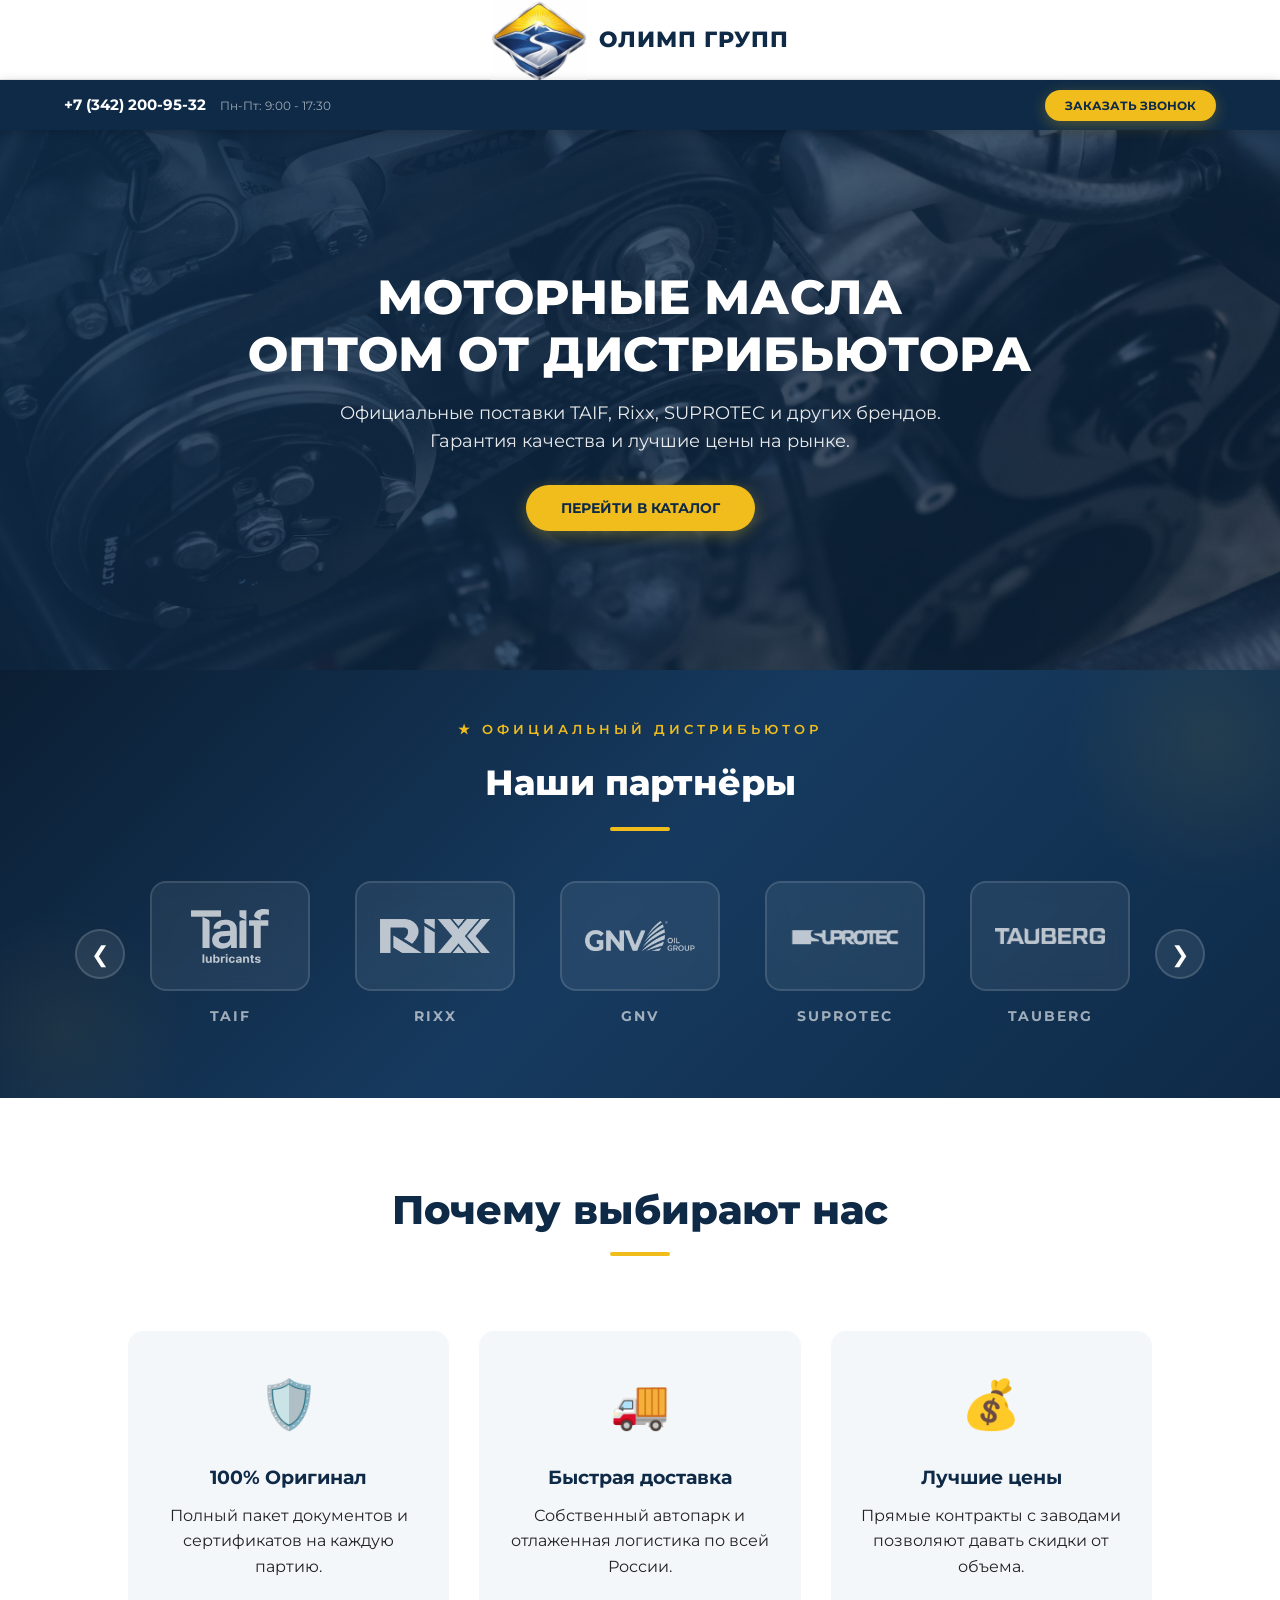
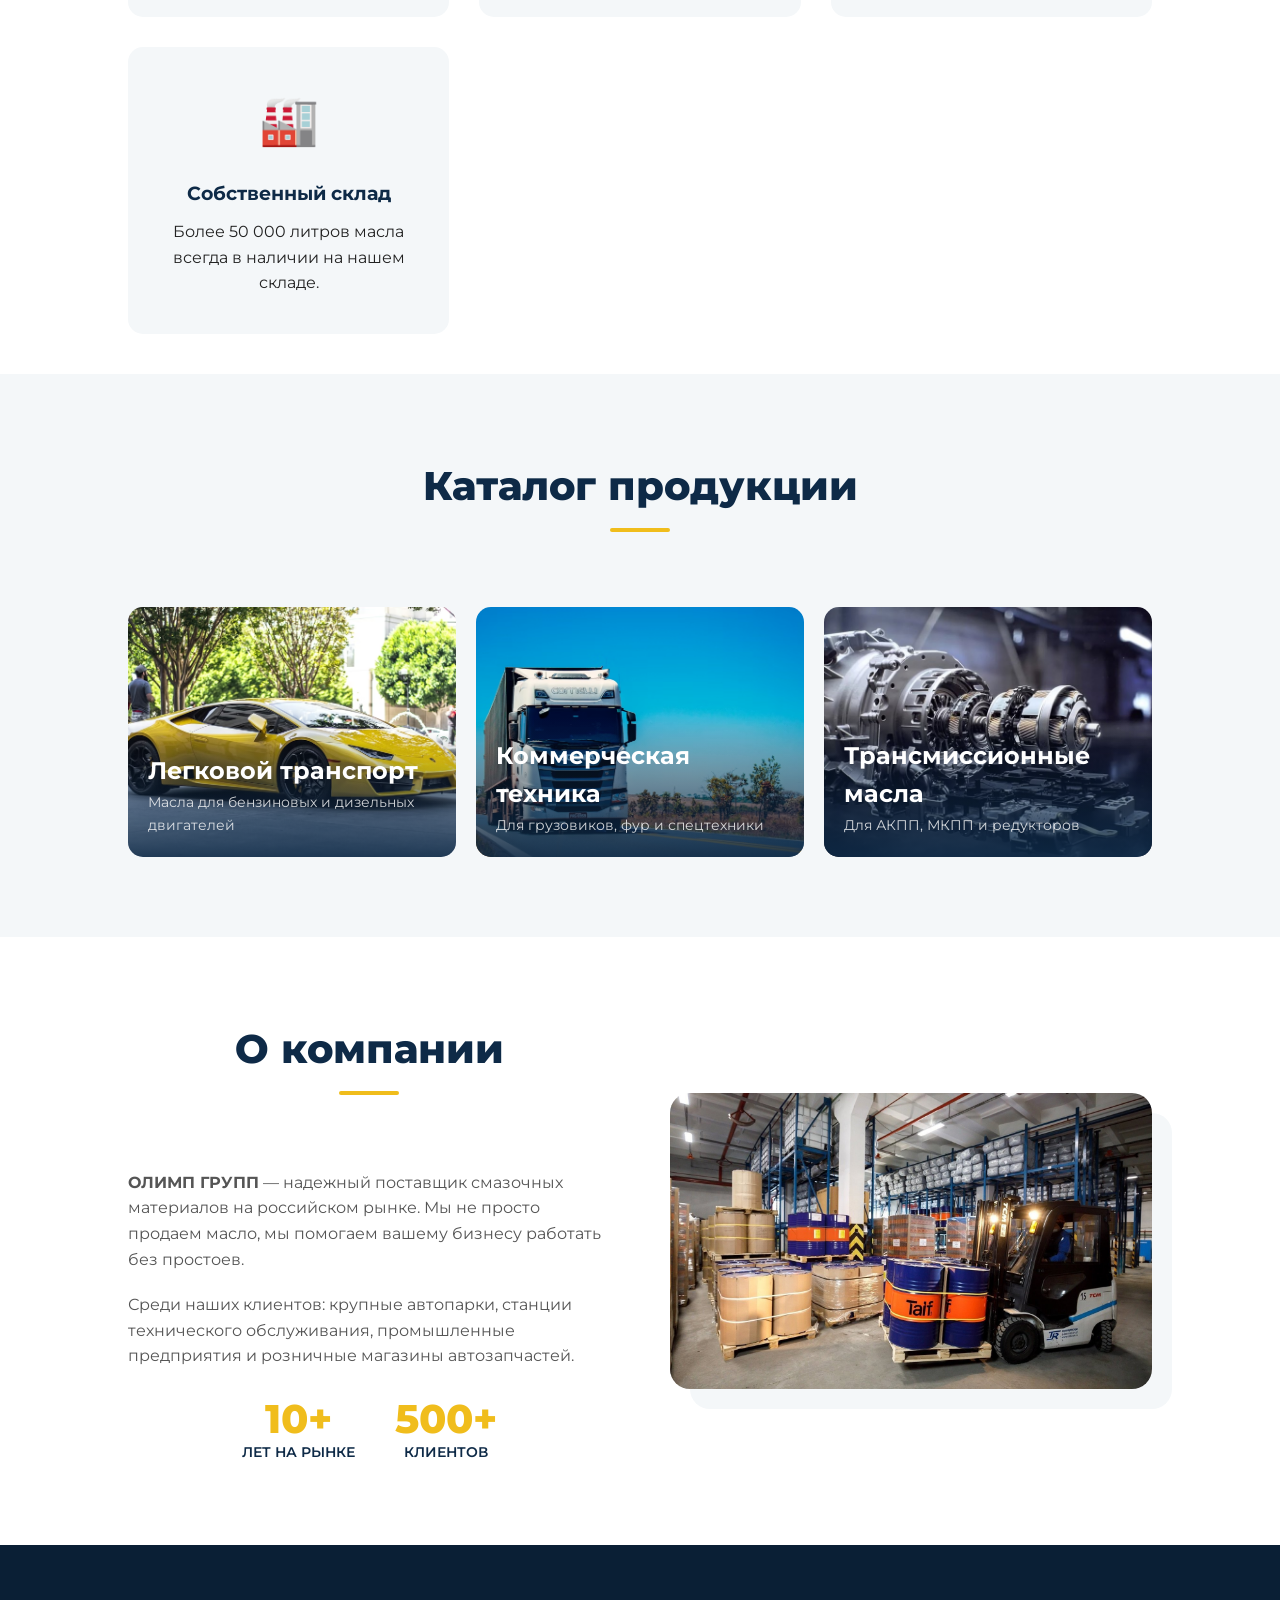
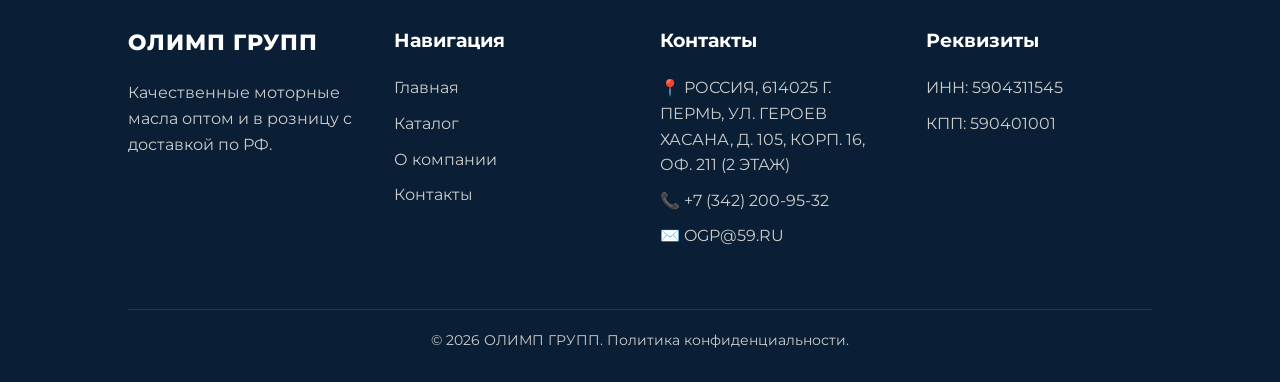
==== commit 071ab295: "Add files via upload" ====
--- a/index.html
+++ b/index.html
@@ -12,7 +12,7 @@
     <!-- Верхняя статичная шапка с логотипом -->
     <div class="top-bar">
         <div class="logo">
-            <img src="logo.png" alt="Лого">
+            <img src="images/logo.png" alt="Лого">
             <span class="logo-text">ОЛИМП ГРУПП</span>
         </div>
     </div>
@@ -21,8 +21,8 @@
     <div class="sticky-bar">
         <div class="sticky-bar-inner">
             <div class="contact-item">
-                <a href="tel:+74950000000">+7 (495) 000-00-00</a>
-                <span>Пн-Пт: 9:00 - 18:00</span>
+                <a href="tel:+73422009532">+7 (342) 200-95-32</a>
+                <span>Пн-Пт: 9:00 - 17:30</span>
             </div>
             <button class="btn btn-gold btn-sm" onclick="openModal()">Заказать звонок</button>
         </div>
@@ -32,7 +32,7 @@
     <section class="hero">
         <div class="hero-content">
             <h1>Моторные масла<br>оптом от дистрибьютора</h1>
-            <p>Официальные поставки Mobil, Shell, Castrol и других брендов.<br>Гарантия качества и лучшие цены на рынке.</p>
+            <p>Официальные поставки TAIF, Rixx, SUPROTEC и других брендов.<br>Гарантия качества и лучшие цены на рынке.</p>
             <button class="btn btn-gold" onclick="document.getElementById('catalog').scrollIntoView({behavior:'smooth'})">Перейти в каталог</button>
         </div>
     </section>
@@ -46,47 +46,53 @@
                 <button class="slider-arrow slider-arrow-left" id="sliderLeft" aria-label="Назад">&#10094;</button>
                 <div class="partners-slider-viewport">
                     <div class="partners-slider-track" id="sliderTrack">
-                        <a href="#" class="partner-slide">
-                            <div class="partner-slide-img">
-                                <img src="https://upload.wikimedia.org/wikipedia/en/thumb/e/e8/Shell_logo.svg/1200px-Shell_logo.svg.png" alt="Shell">
-                            </div>
-                            <span class="partner-slide-name">Shell</span>
-                        </a>
-                        <a href="#" class="partner-slide">
-                            <div class="partner-slide-img">
-                                <img src="https://upload.wikimedia.org/wikipedia/commons/thumb/6/66/Mobil_Logo.svg/2560px-Mobil_Logo.svg.png" alt="Mobil">
-                            </div>
-                            <span class="partner-slide-name">Mobil</span>
-                        </a>
-                        <a href="#" class="partner-slide">
-                            <div class="partner-slide-img">
-                                <img src="https://upload.wikimedia.org/wikipedia/commons/thumb/1/1e/Castrol_Logo.svg/2560px-Castrol_Logo.svg.png" alt="Castrol">
-                            </div>
-                            <span class="partner-slide-name">Castrol</span>
-                        </a>
-                        <a href="#" class="partner-slide">
-                            <div class="partner-slide-img">
-                                <img src="https://upload.wikimedia.org/wikipedia/commons/thumb/f/f3/Lukoil_Logo.svg/2560px-Lukoil_Logo.svg.png" alt="Лукойл">
-                            </div>
-                            <span class="partner-slide-name">Лукойл</span>
-                        </a>
-                        <a href="#" class="partner-slide">
-                            <div class="partner-slide-img">
-                                <img src="https://upload.wikimedia.org/wikipedia/commons/thumb/0/07/Motul_Logo.svg/2560px-Motul_Logo.svg.png" alt="Motul">
-                            </div>
-                            <span class="partner-slide-name">Motul</span>
-                        </a>
-                        <a href="#" class="partner-slide">
-                            <div class="partner-slide-img">
-                                <img src="https://upload.wikimedia.org/wikipedia/commons/thumb/a/a5/Liqui_Moly_logo.svg/2560px-Liqui_Moly_logo.svg.png" alt="Liqui Moly">
-                            </div>
-                            <span class="partner-slide-name">Liqui Moly</span>
-                        </a>
-                        <a href="#" class="partner-slide">
-                            <div class="partner-slide-img">
-                                <img src="https://upload.wikimedia.org/wikipedia/commons/thumb/9/9d/TotalEnergies_logo.svg/2560px-TotalEnergies_logo.svg.png" alt="TotalEnergies">
-                            </div>
-                            <span class="partner-slide-name">TotalEnergies</span>
+                        <a href="https://taif-lubricants.ru/" class="partner-slide">
+                            <div class="partner-slide-img">
+                                <img src="images/taif.svg" alt="Shell">
+                            </div>
+                            <span class="partner-slide-name">TAIF</span>
+                        </a>
+                        <a href="https://ru.rixx-corp.fr/katalog/motornye-masla/" class="partner-slide">
+                            <div class="partner-slide-img">
+                                <img src="images/rixx.webp" alt="Mobil">
+                            </div>
+                            <span class="partner-slide-name">Rixx</span>
+                        </a>
+                        <a href="https://gnvoil.ru/?ysclid=mlupj22w1b481963784" class="partner-slide">
+                            <div class="partner-slide-img">
+                                <img src="images/gnv.webp" alt="Castrol">
+                            </div>
+                            <span class="partner-slide-name">GNV</span>
+                        </a>
+                        <a href="https://suprotec.ru/?ysclid=mlupp600js967751380" class="partner-slide">
+                            <div class="partner-slide-img">
+                                <img src="images/suprotec.png" alt="Лукойл">
+                            </div>
+                            <span class="partner-slide-name">SUPROTEC</span>
+                        </a>
+                        <a href="https://tauberg-oil.com/" class="partner-slide">
+                            <div class="partner-slide-img">
+                                <img src="images/tauberg.png" alt="Motul">
+                            </div>
+                            <span class="partner-slide-name">TAUBERG</span>
+                        </a>
+                        <a href="https://nord-oil.com/" class="partner-slide">
+                            <div class="partner-slide-img">
+                                <img src="images/nordoik.png" alt="Liqui Moly">
+                            </div>
+                            <span class="partner-slide-name">NORD Oil</span>
+                        </a>
+                        <a href="https://akross-oil.ru/" class="partner-slide">
+                            <div class="partner-slide-img">
+                                <img src="images/akros.png" alt="TotalEnergies">
+                            </div>
+                            <span class="partner-slide-name">AKROSS</span>
+                        </a>
+                        <a href="https://www.niagara-auto.ru/produkty/antifriz/?ysclid=mluqz7b2me681218014" class="partner-slide">
+                            <div class="partner-slide-img">
+                                <img src="images/niagara.svg" alt="TotalEnergies">
+                            </div>
+                            <span class="partner-slide-name">NIAGARA</span>
                         </a>
                     </div>
                 </div>
@@ -131,36 +137,27 @@
         </div>
         <div class="cat-grid">
             <div class="cat-item">
-                <img src="https://images.unsplash.com/photo-1511919884226-fd3cad34687c?ixlib=rb-1.2.1&auto=format&fit=crop&w=800&q=80" alt="Легковые авто">
+                <img src="images/lamba.avif" alt="Легковые авто">
                 <div class="cat-overlay">
                     <div class="cat-title">Легковой транспорт</div>
                     <div class="cat-desc">Масла для бензиновых и дизельных двигателей</div>
                 </div>
             </div>
             <div class="cat-item">
-                <img src="https://images.unsplash.com/photo-1601584115197-04ecc0da31d7?ixlib=rb-1.2.1&auto=format&fit=crop&w=800&q=80" alt="Грузовые авто">
+                <img src="images/fura.avif" alt="Грузовые авто">
                 <div class="cat-overlay">
                     <div class="cat-title">Коммерческая техника</div>
                     <div class="cat-desc">Для грузовиков, фур и спецтехники</div>
                 </div>
             </div>
             <div class="cat-item">
-                <img src="https://images.unsplash.com/photo-1621905252507-b35492cc74b4?ixlib=rb-1.2.1&auto=format&fit=crop&w=800&q=80" alt="Трансмиссия">
+                <img src="images/trans.jpg" alt="Трансмиссия">
                 <div class="cat-overlay">
                     <div class="cat-title">Трансмиссионные масла</div>
                     <div class="cat-desc">Для АКПП, МКПП и редукторов</div>
                 </div>
             </div>
         </div>
-    </section>
-
-    <!-- CTA -->
-    <section class="cta-section">
-        <div class="cta-text">
-            <h2>Нужен индивидуальный расчёт?</h2>
-            <p>Отправьте заявку, и мы подготовим коммерческое предложение под ваш объём.</p>
-        </div>
-        <button class="btn btn-gold" onclick="openModal()">Получить КП</button>
     </section>
 
     <!-- О компании -->
@@ -181,14 +178,10 @@
                         <h4>500+</h4>
                         <span>Клиентов</span>
                     </div>
-                    <div class="stat-item">
-                        <h4>24/7</h4>
-                        <span>Поддержка</span>
-                    </div>
                 </div>
             </div>
             <div class="about-img">
-                <img src="https://images.unsplash.com/photo-1586528116311-ad8dd3c8310d?ixlib=rb-1.2.1&auto=format&fit=crop&w=1000&q=80" alt="Склад">
+                <img src="images/sklad.jpg" alt="Склад">
             </div>
         </div>
     </section>
@@ -214,21 +207,21 @@
             <div class="footer-col">
                 <h4>Контакты</h4>
                 <ul>
-                    <li>📍 г. Москва, ул. Ленина, д. 1, оф. 100</li>
-                    <li>📞 +7 (495) 000-00-00</li>
-                    <li>✉️ sales@olimp-group.ru</li>
+                    <li>📍 РОССИЯ, 614025  Г. ПЕРМЬ, УЛ. ГЕРОЕВ ХАСАНА, Д. 105, КОРП. 16, ОФ. 211 (2 ЭТАЖ)</li>
+                    <li>📞 +7 (342) 200-95-32</li>
+                    <li>✉️ OGP@59.RU</li>
                 </ul>
             </div>
             <div class="footer-col">
                 <h4>Реквизиты</h4>
                 <ul>
-                    <li>ИНН: 7700000000</li>
-                    <li>ОГРН: 1157700000000</li>
+                    <li>ИНН: 5904311545 </li>
+                    <li>КПП: 590401001</li>
                 </ul>
             </div>
         </div>
         <div class="copyright">
-            © 2023 ОЛИМП ГРУПП. Политика конфиденциальности.
+            © 2026 ОЛИМП ГРУПП. Политика конфиденциальности.
         </div>
     </footer>
 
--- a/styles.css
+++ b/styles.css
@@ -139,7 +139,7 @@
 }
 
 .logo img {
-    height: 60px;
+    height: 90px;
     width: auto;
 }
 
@@ -193,7 +193,7 @@
     min-height: 350px;
     background:
         linear-gradient(135deg, rgba(14, 42, 71, 0.92), rgba(14, 42, 71, 0.65)),
-        url('https://images.unsplash.com/photo-1486262715619-67b85e0b08d3?ixlib=rb-1.2.1&auto=format&fit=crop&w=1950&q=80');
+        url('images/main.avif');
     background-size: cover;
     background-position: center;
     display: flex;
@@ -296,10 +296,16 @@
     gap: 15px;
 }
 
+/* ============================
+   ПАРТНЁРЫ — СЛАЙДЕР
+   ============================ */
 .partners-slider-viewport {
     overflow: hidden;
     flex: 1;
     max-width: 1000px;
+    /* ▼▼▼ ДОБАВЛЯЕМ padding сверху и снизу, чтобы hover-подъём не обрезался ▼▼▼ */
+    padding: 15px 0;
+    margin: -15px 0; /* компенсируем, чтобы общая высота не изменилась */
 }
 
 .partners-slider-track {
@@ -307,6 +313,8 @@
     gap: 25px;
     transition: transform 0.5s cubic-bezier(0.25, 0.46, 0.45, 0.94);
     will-change: transform;
+    /* ▼▼▼ Дополнительная страховка — даём треку свободу по вертикали ▼▼▼ */
+    padding: 10px 0;
 }
 
 .partner-slide {
@@ -317,7 +325,8 @@
     align-items: center;
     gap: 14px;
     text-decoration: none;
-    transition: transform 0.3s;
+    /* ▼▼▼ Плавный подъём без рывка ▼▼▼ */
+    transition: transform 0.35s cubic-bezier(0.25, 0.46, 0.45, 0.94);
 }
 
 .partner-slide:hover {
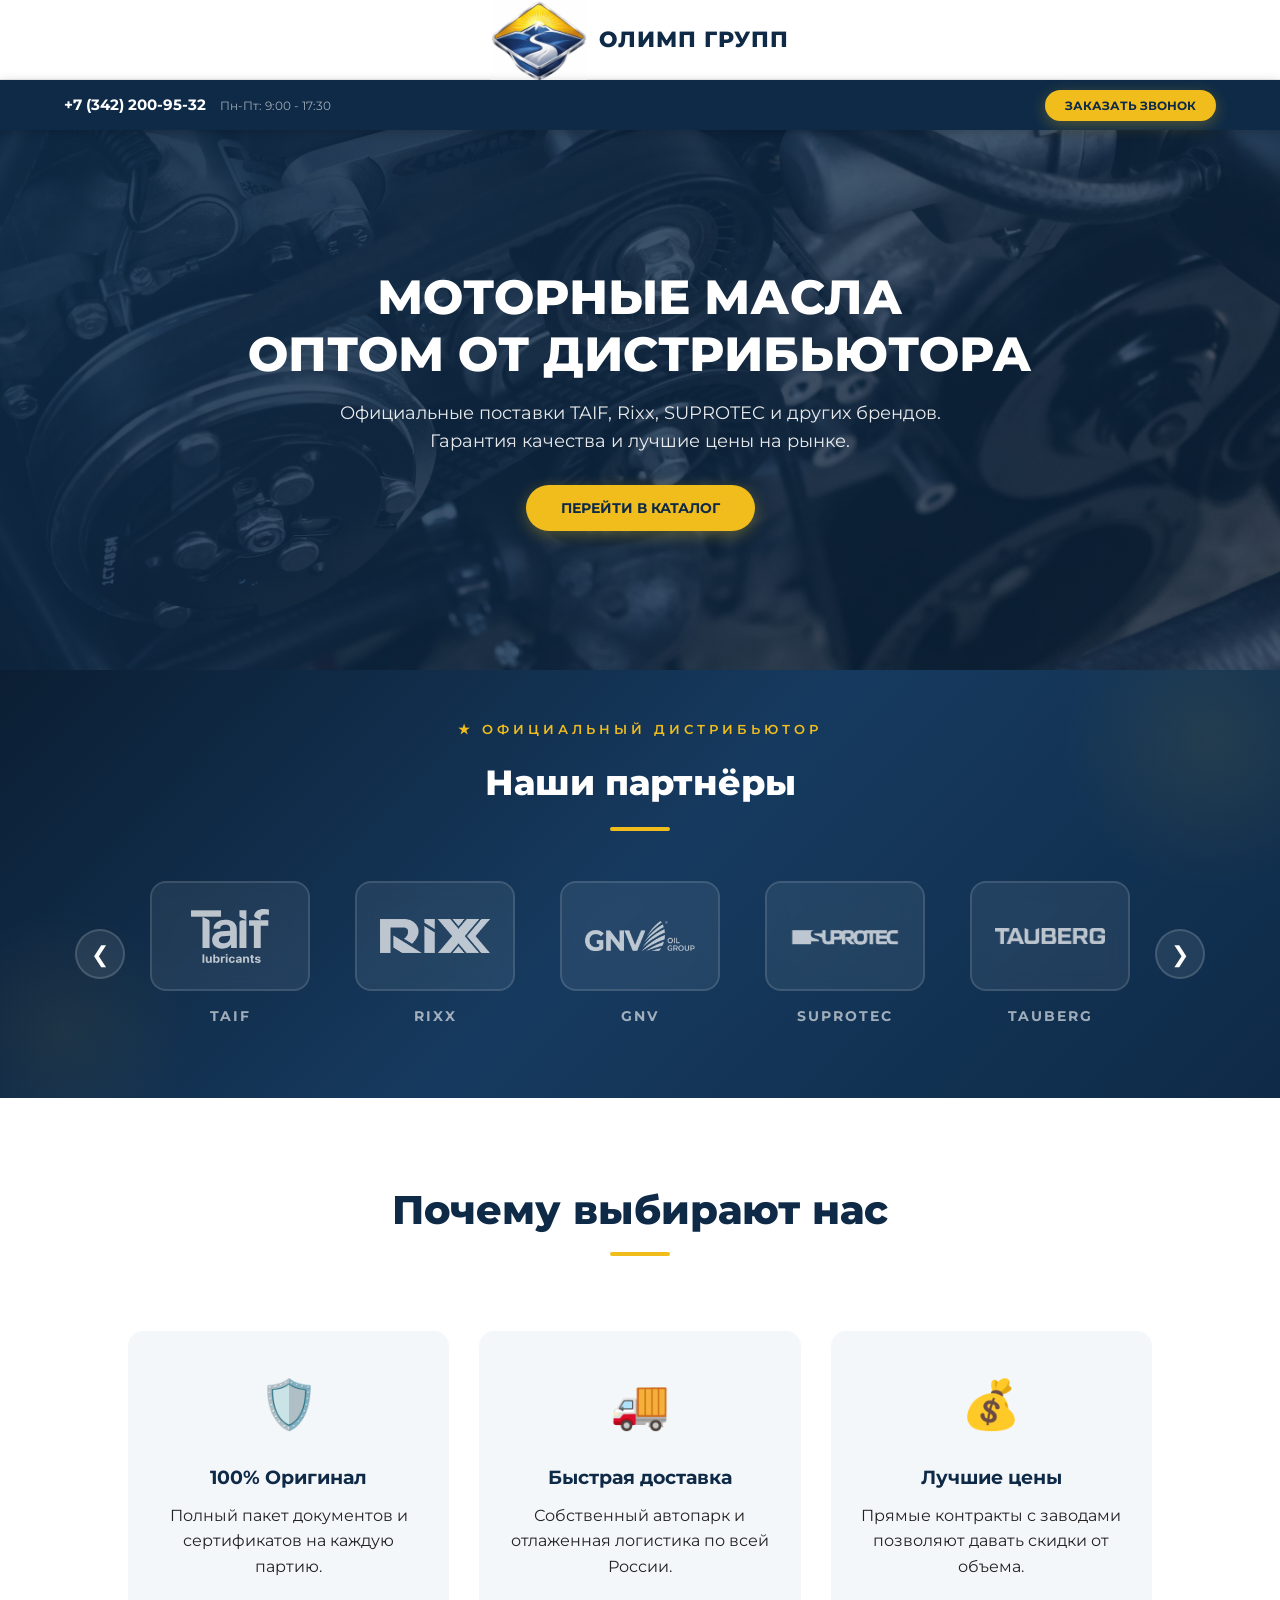
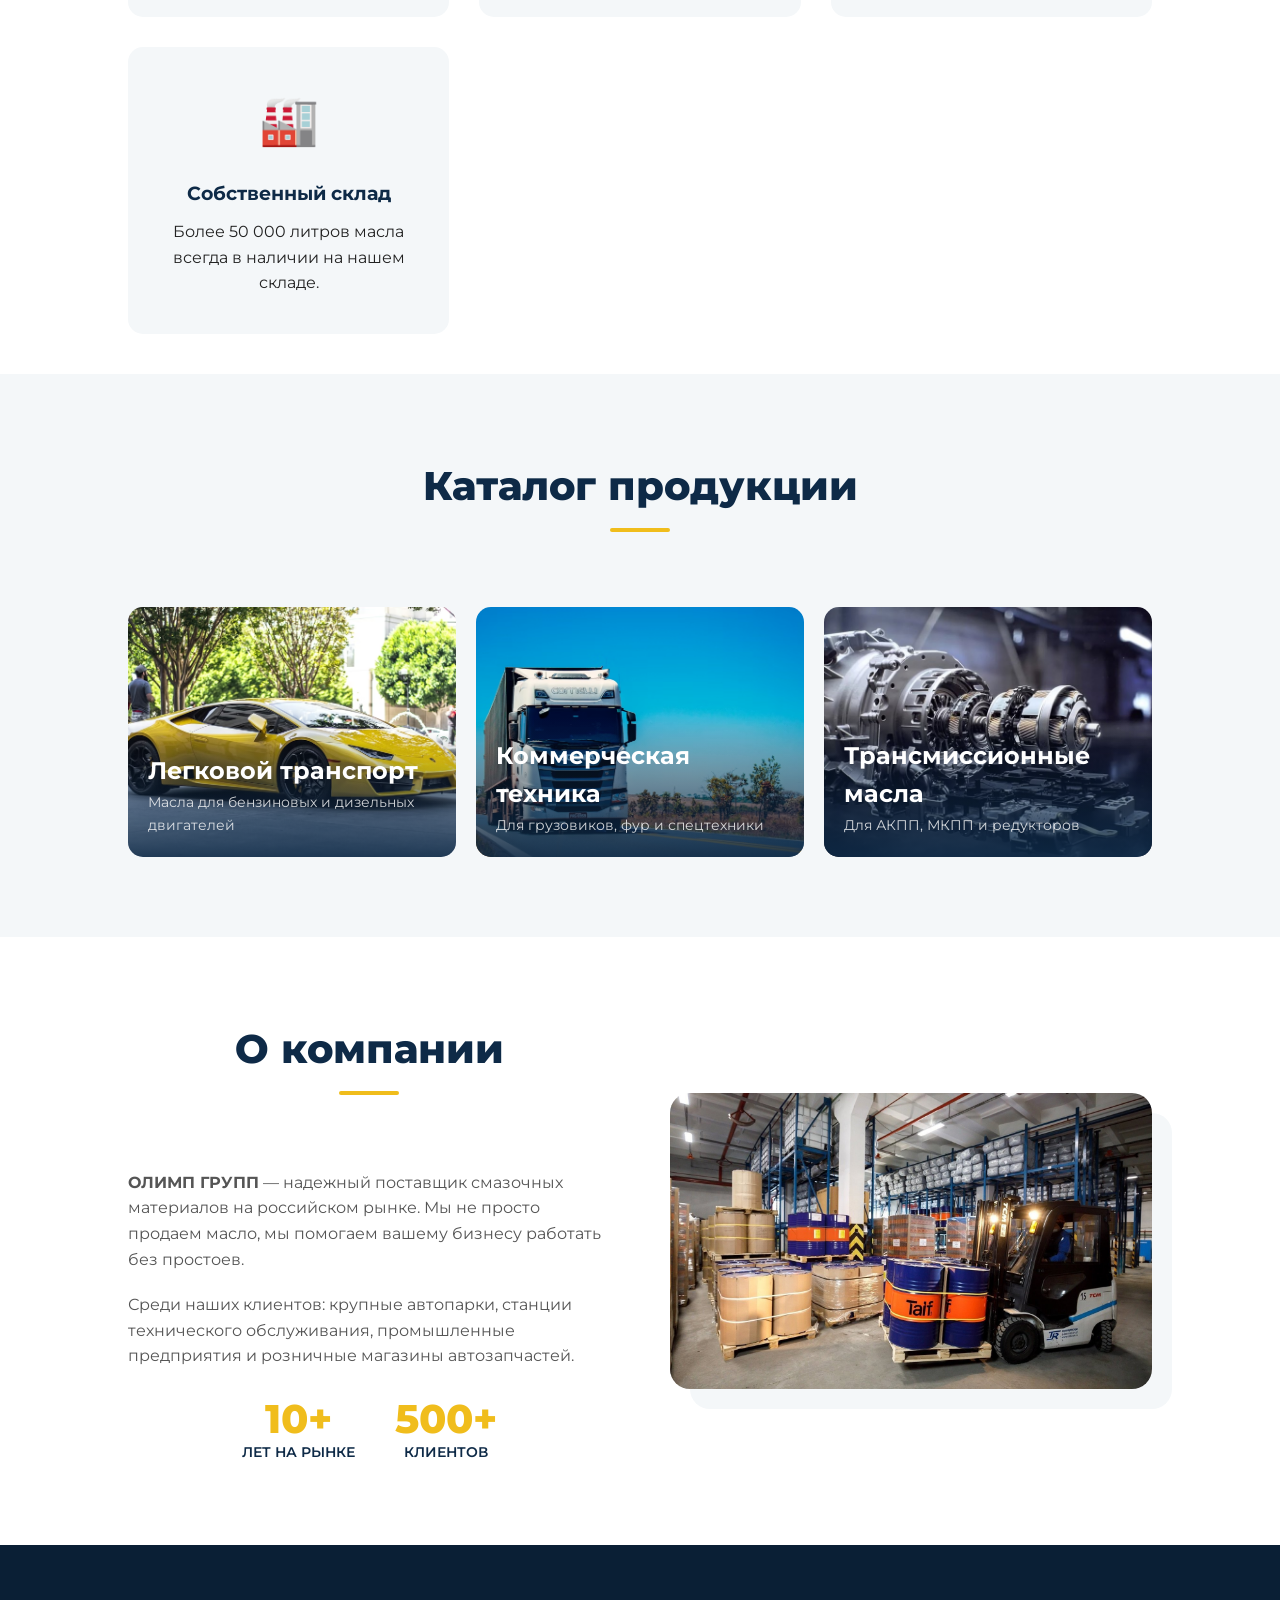
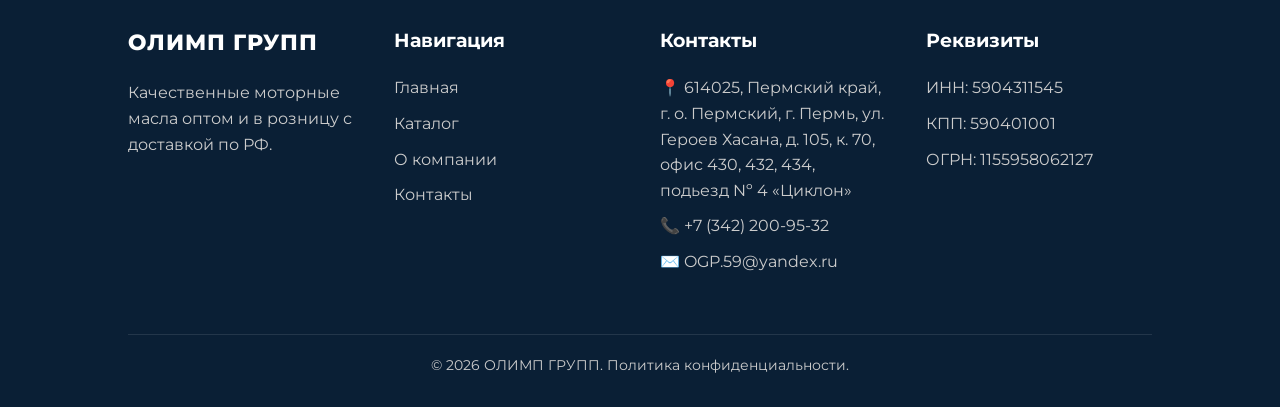
==== commit f5f052d1: "Update index.html" ====
--- a/index.html
+++ b/index.html
@@ -207,9 +207,9 @@
             <div class="footer-col">
                 <h4>Контакты</h4>
                 <ul>
-                    <li>📍 РОССИЯ, 614025  Г. ПЕРМЬ, УЛ. ГЕРОЕВ ХАСАНА, Д. 105, КОРП. 16, ОФ. 211 (2 ЭТАЖ)</li>
+                    <li>📍 614025, Пермский край, г. о. Пермский, г. Пермь, ул. Героев Хасана, д. 105, к. 70, офис 430, 432, 434, подьезд Nº 4 «Циклон»</li>
                     <li>📞 +7 (342) 200-95-32</li>
-                    <li>✉️ OGP@59.RU</li>
+                    <li>✉️ OGP.59@yandex.ru</li>
                 </ul>
             </div>
             <div class="footer-col">
@@ -217,6 +217,7 @@
                 <ul>
                     <li>ИНН: 5904311545 </li>
                     <li>КПП: 590401001</li>
+                    <li>ОГРН: 1155958062127</li>
                 </ul>
             </div>
         </div>
@@ -261,4 +262,5 @@
 
     <script src="script.js"></script>
 </body>
-</html>+
+</html>
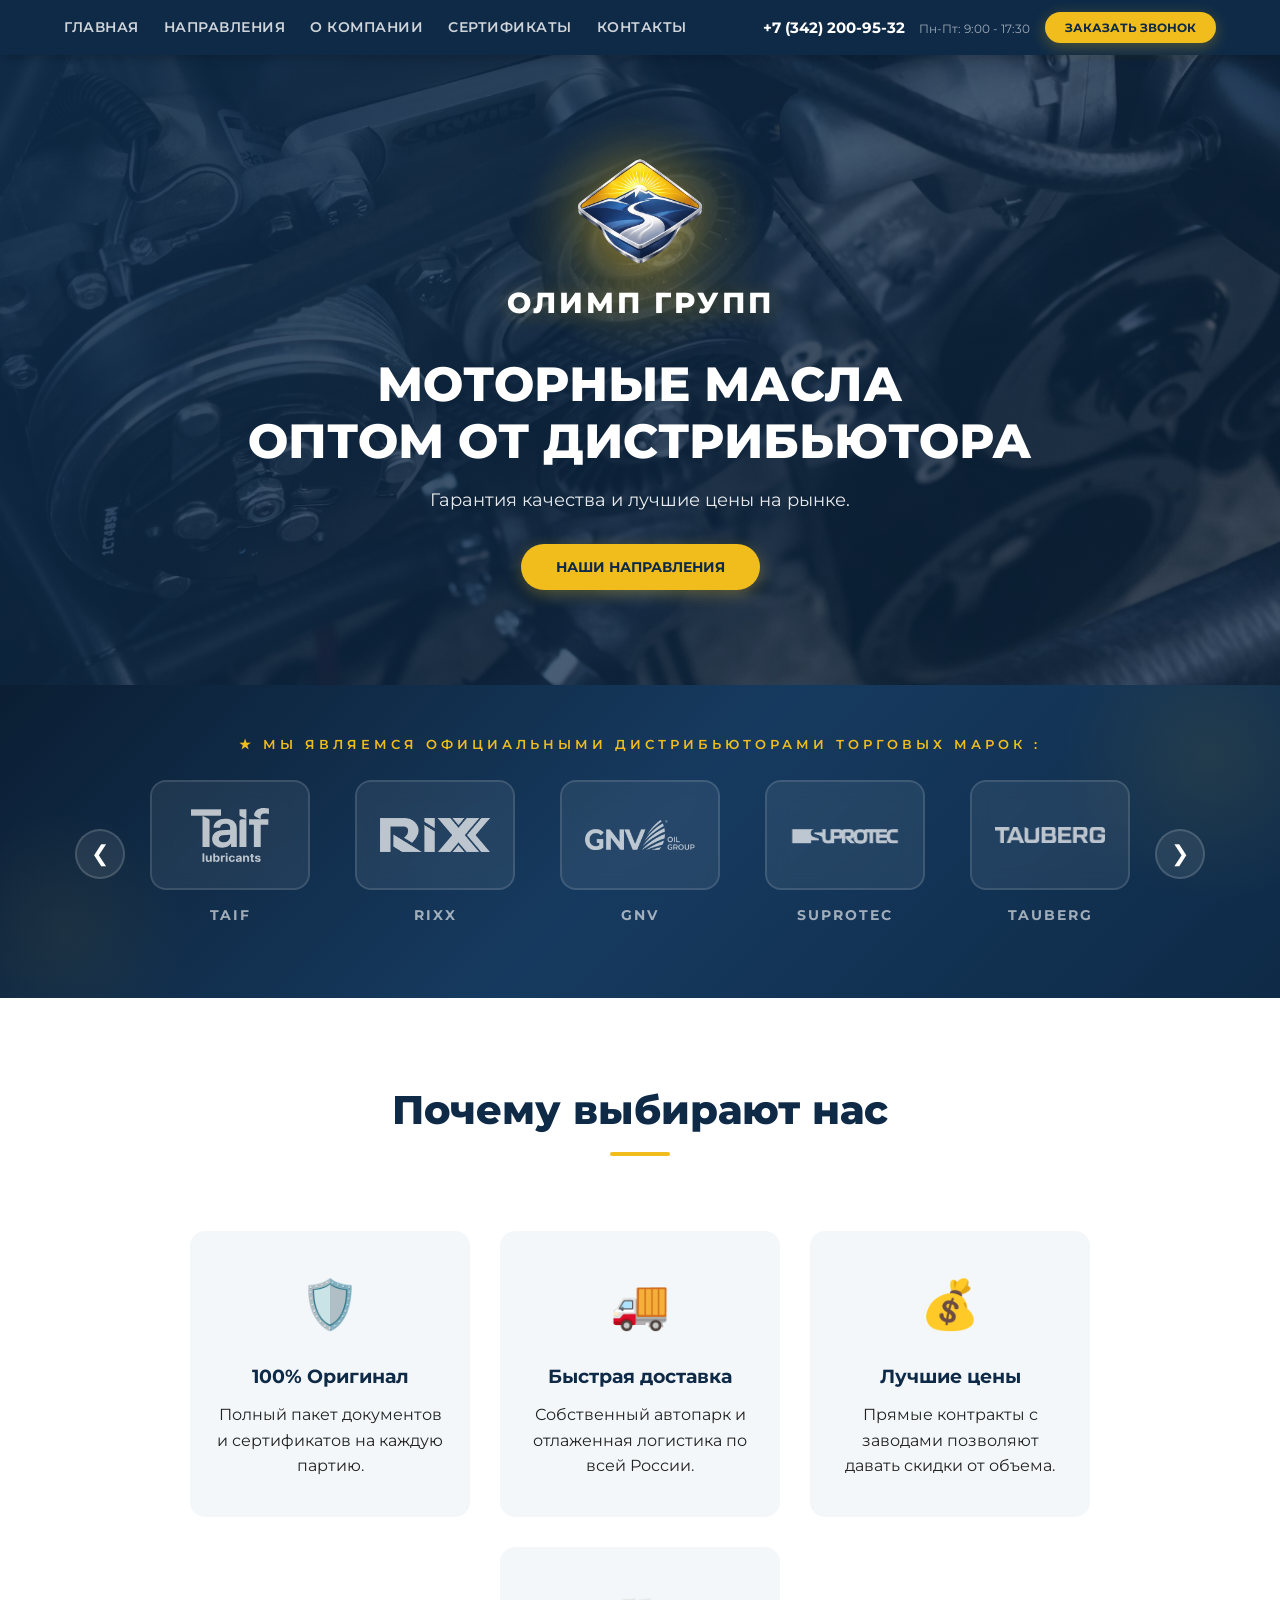
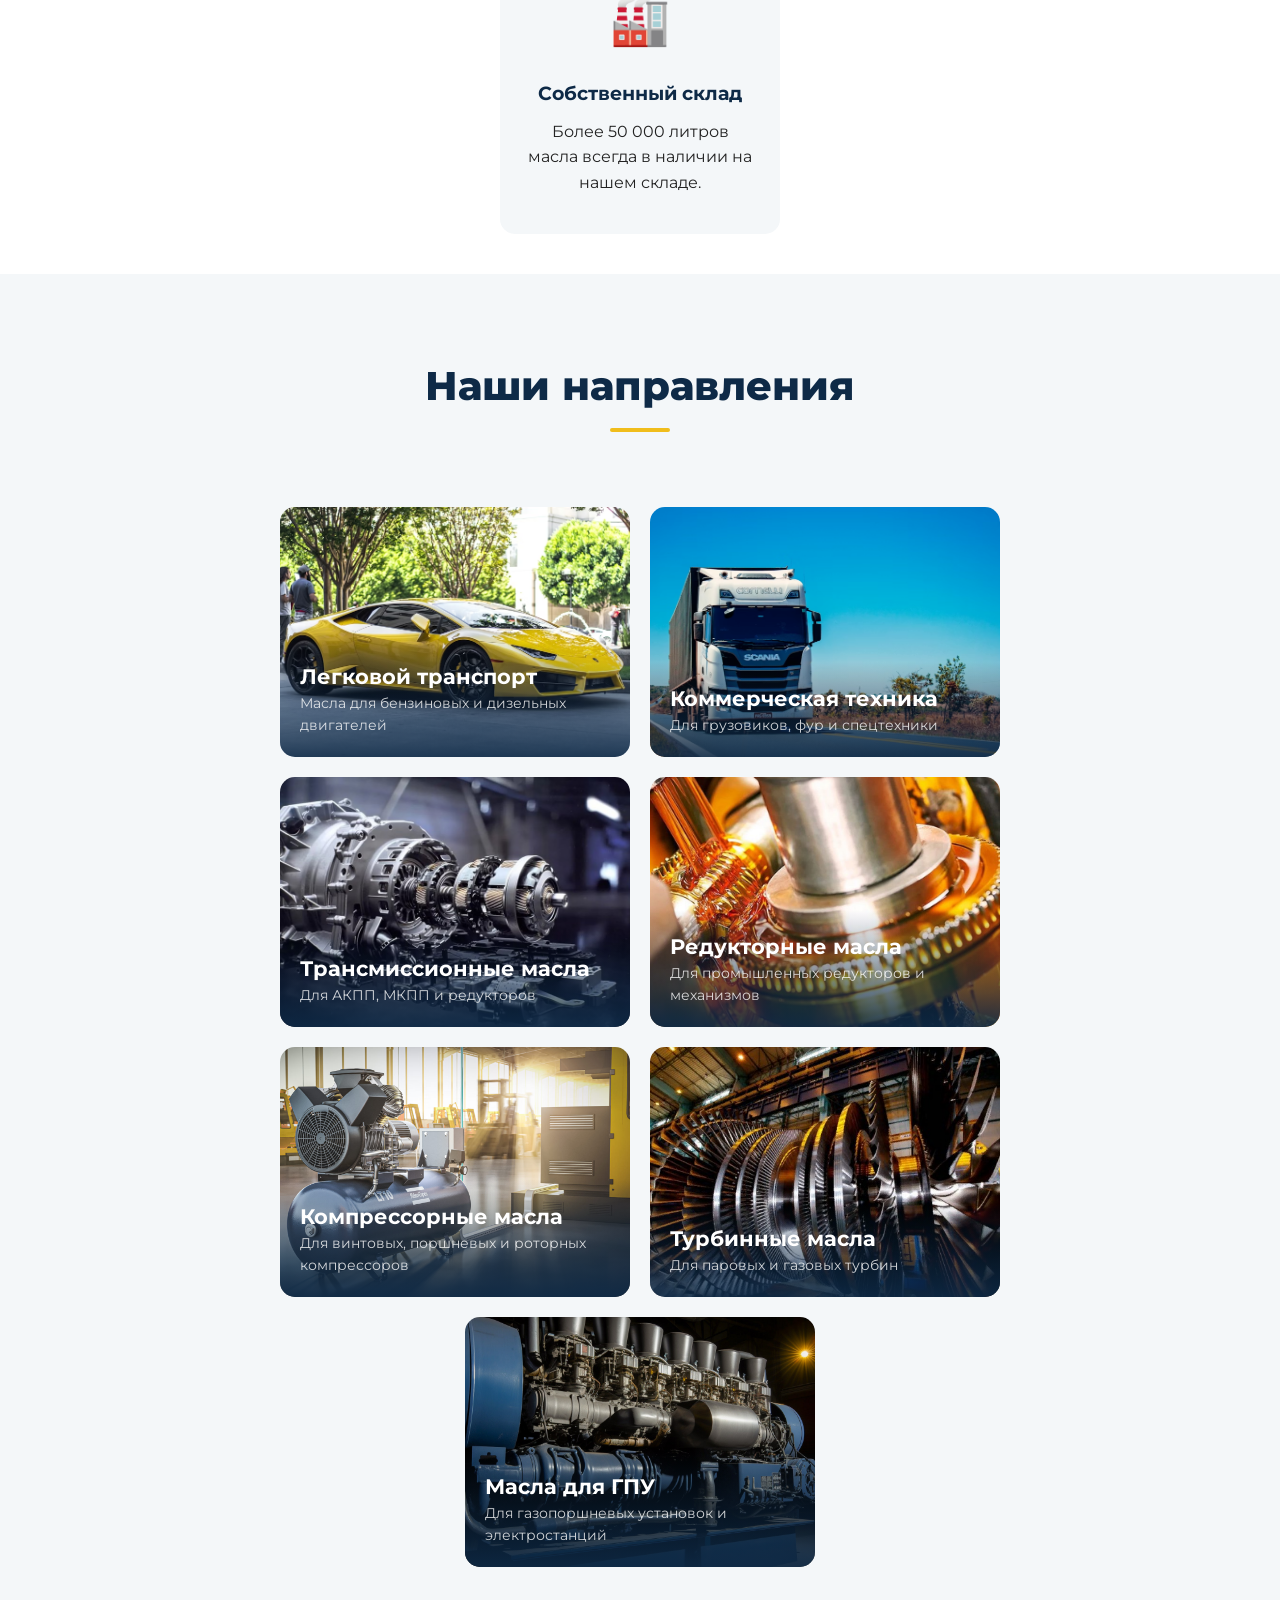
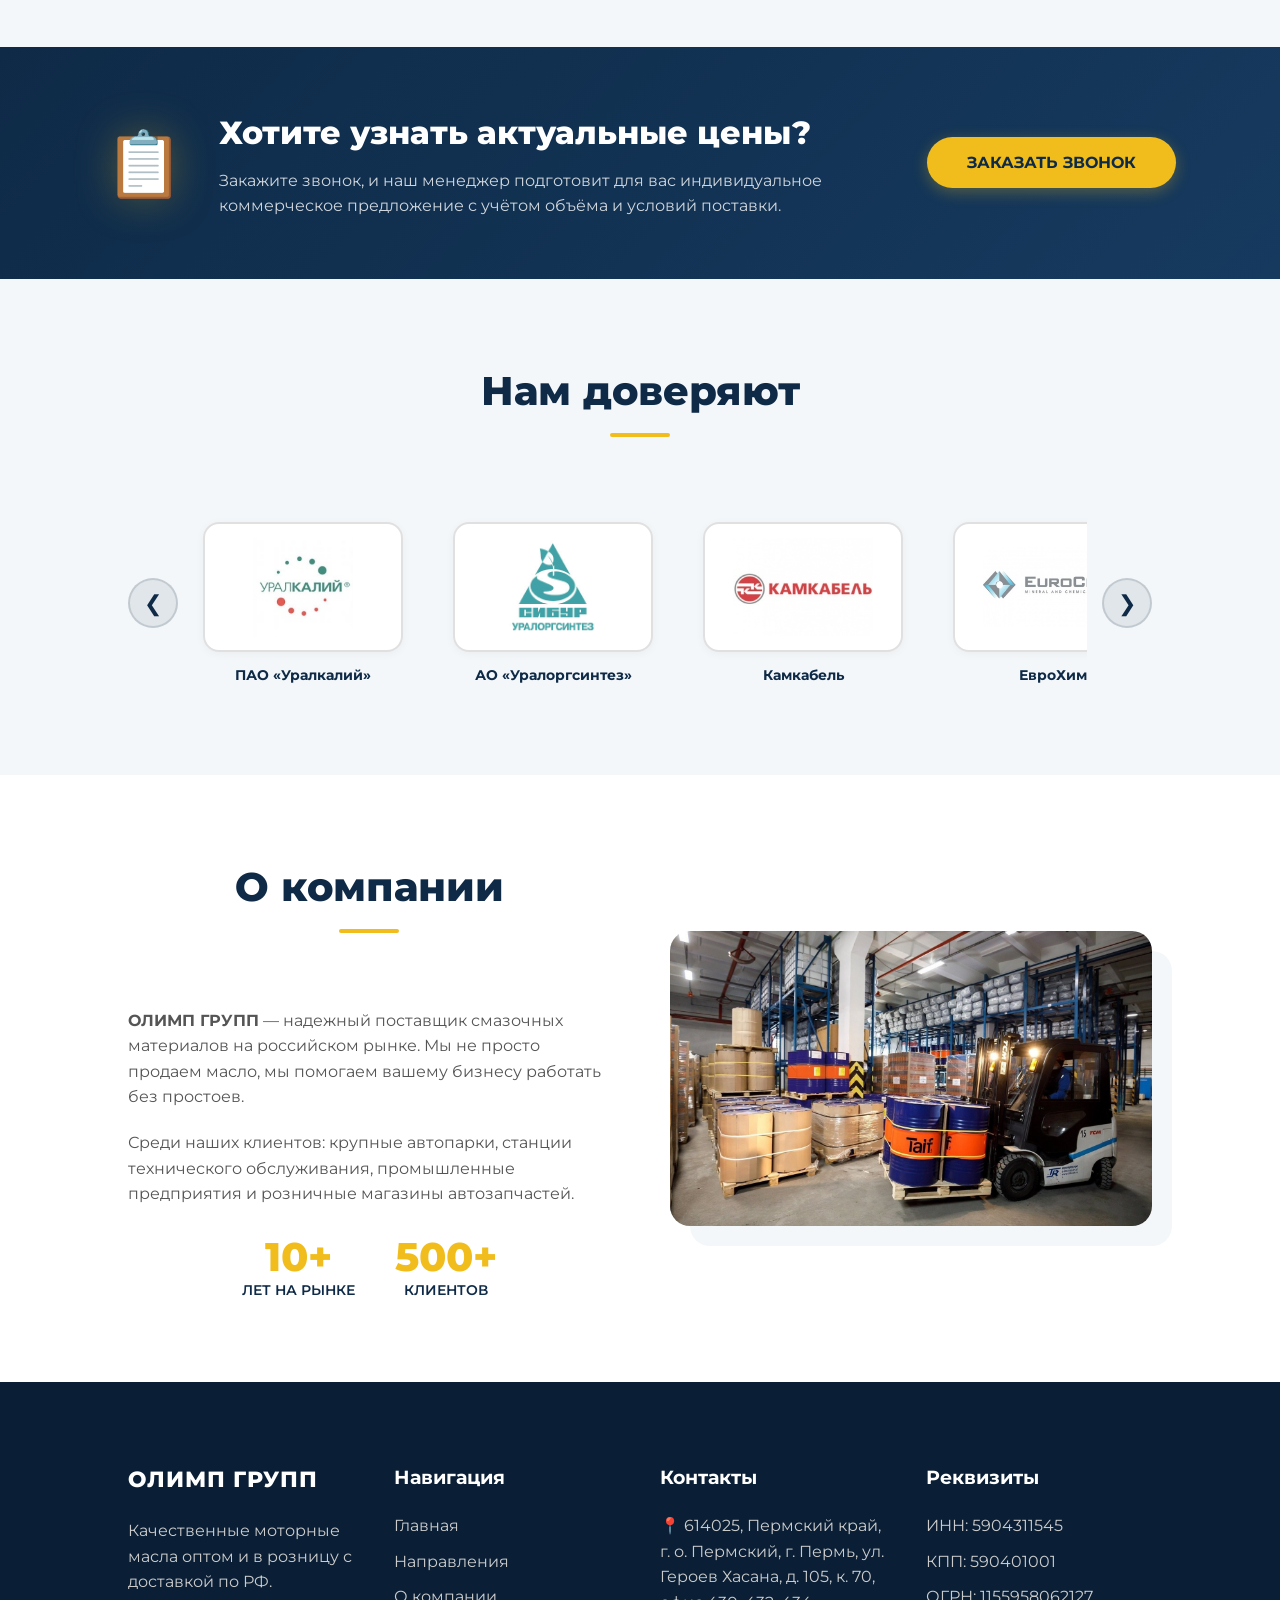
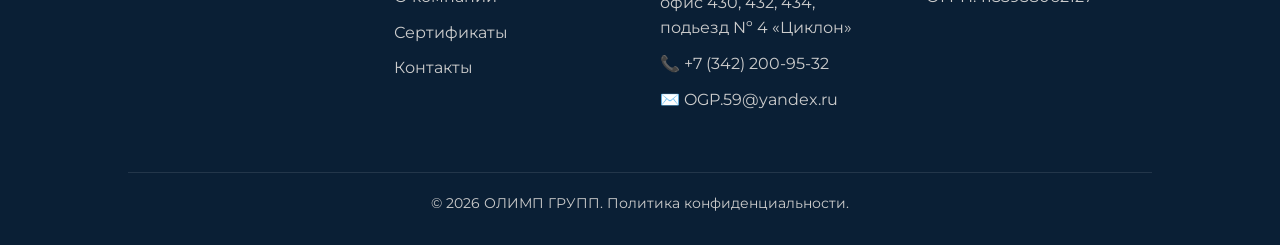
==== commit 76297913: "Add files via upload" ====
--- a/index.html
+++ b/index.html
@@ -9,94 +9,105 @@
 </head>
 <body>
 
-    <!-- Верхняя статичная шапка с логотипом -->
-    <div class="top-bar">
-        <div class="logo">
-            <img src="images/logo.png" alt="Лого">
-            <span class="logo-text">ОЛИМП ГРУПП</span>
-        </div>
-    </div>
-
-    <!-- Липкая полоска с телефоном -->
+    <!-- Липкая полоска -->
     <div class="sticky-bar">
         <div class="sticky-bar-inner">
-            <div class="contact-item">
-                <a href="tel:+73422009532">+7 (342) 200-95-32</a>
-                <span>Пн-Пт: 9:00 - 17:30</span>
-            </div>
-            <button class="btn btn-gold btn-sm" onclick="openModal()">Заказать звонок</button>
+    <!-- Бургер СЛЕВА (только на мобильных виден) -->
+            <button class="burger-toggle" id="burgerBtn" aria-label="Меню">
+                <span></span><span></span><span></span>
+            </button>
+            <!-- Навигация слева -->
+            <nav class="main-nav" id="mainNav">
+                <a href="index.html">Главная</a>
+                <a href="#catalog">Направления</a>
+                <a href="#about">О компании</a>
+                <a href="certificates.html">Сертификаты</a>
+                <a href="#contacts">Контакты</a>
+            </nav>
+            <!-- Телефон + кнопка справа -->
+            <div class="sticky-right">
+                <div class="contact-item">
+                    <a href="tel:+73422009532">+7 (342) 200-95-32</a>
+                    <span>Пн-Пт: 9:00 - 17:30</span>
+                </div>
+                <button class="btn btn-gold btn-sm" onclick="openModal()">Заказать звонок</button>
+            </div>
         </div>
     </div>
 
-    <!-- Главный экран -->
+    <!-- HERO с логотипом -->
     <section class="hero">
         <div class="hero-content">
+            <div class="hero-logo">
+                <div class="hero-logo-glow"></div>
+                <img src="images/logo.png" alt="ОЛИМП ГРУПП">
+                <span class="hero-logo-text">ОЛИМП ГРУПП</span>
+            </div>
             <h1>Моторные масла<br>оптом от дистрибьютора</h1>
-            <p>Официальные поставки TAIF, Rixx, SUPROTEC и других брендов.<br>Гарантия качества и лучшие цены на рынке.</p>
-            <button class="btn btn-gold" onclick="document.getElementById('catalog').scrollIntoView({behavior:'smooth'})">Перейти в каталог</button>
-        </div>
-    </section>
-
-    <!-- ПАРТНЁРЫ -->
+            <p>Гарантия качества и лучшие цены на рынке.</p>
+            <button class="btn btn-gold" onclick="document.getElementById('catalog').scrollIntoView({behavior:'smooth'})">Наши направления</button>
+        </div>
+    </section>
+
+    <!-- ПАРТНЁРЫ — СЛАЙДЕР -->
     <section class="partners-section">
         <div class="partners-inner">
-            <div class="partners-badge">★ Официальный дистрибьютор</div>
-            <h2 class="partners-heading">Наши партнёры</h2>
+            <div class="partners-badge">★ мы являемся официальными дистрибьюторами торговых марок :</div>
             <div class="partners-slider-container">
-                <button class="slider-arrow slider-arrow-left" id="sliderLeft" aria-label="Назад">&#10094;</button>
+                <button class="slider-arrow" id="sliderLeft" aria-label="Назад">&#10094;</button>
                 <div class="partners-slider-viewport">
                     <div class="partners-slider-track" id="sliderTrack">
-                        <a href="https://taif-lubricants.ru/" class="partner-slide">
-                            <div class="partner-slide-img">
-                                <img src="images/taif.svg" alt="Shell">
+                        <a href="https://taif-lubricants.ru/" class="partner-slide" target="_blank">
+                            <div class="partner-slide-img">
+                                <img src="images/taif.svg" alt="TAIF">
                             </div>
                             <span class="partner-slide-name">TAIF</span>
                         </a>
-                        <a href="https://ru.rixx-corp.fr/katalog/motornye-masla/" class="partner-slide">
-                            <div class="partner-slide-img">
-                                <img src="images/rixx.webp" alt="Mobil">
+                        <a href="https://ru.rixx-corp.fr/katalog/motornye-masla/" class="partner-slide" target="_blank">
+                            <div class="partner-slide-img">
+                                <img src="images/rixx.webp" alt="Rixx">
                             </div>
                             <span class="partner-slide-name">Rixx</span>
                         </a>
-                        <a href="https://gnvoil.ru/?ysclid=mlupj22w1b481963784" class="partner-slide">
-                            <div class="partner-slide-img">
-                                <img src="images/gnv.webp" alt="Castrol">
+                        <a href="https://gnvoil.ru/" class="partner-slide" target="_blank">
+                            <div class="partner-slide-img">
+                                <img src="images/gnv.webp" alt="GNV">
                             </div>
                             <span class="partner-slide-name">GNV</span>
                         </a>
-                        <a href="https://suprotec.ru/?ysclid=mlupp600js967751380" class="partner-slide">
-                            <div class="partner-slide-img">
-                                <img src="images/suprotec.png" alt="Лукойл">
+                        <a href="https://suprotec.ru/" class="partner-slide" target="_blank">
+                            <div class="partner-slide-img">
+                                <img src="images/suprotec.png" alt="SUPROTEC">
                             </div>
                             <span class="partner-slide-name">SUPROTEC</span>
                         </a>
-                        <a href="https://tauberg-oil.com/" class="partner-slide">
-                            <div class="partner-slide-img">
-                                <img src="images/tauberg.png" alt="Motul">
+                        <a href="https://tauberg-oil.com/" class="partner-slide" target="_blank">
+                            <div class="partner-slide-img">
+                                <img src="images/tauberg.png" alt="TAUBERG">
                             </div>
                             <span class="partner-slide-name">TAUBERG</span>
                         </a>
-                        <a href="https://nord-oil.com/" class="partner-slide">
-                            <div class="partner-slide-img">
-                                <img src="images/nordoik.png" alt="Liqui Moly">
+                        <a href="https://nord-oil.com/" class="partner-slide" target="_blank">
+                            <div class="partner-slide-img">
+                                <img src="images/nordoik.png" alt="NORD Oil">
                             </div>
                             <span class="partner-slide-name">NORD Oil</span>
                         </a>
-                        <a href="https://akross-oil.ru/" class="partner-slide">
-                            <div class="partner-slide-img">
-                                <img src="images/akros.png" alt="TotalEnergies">
+                        <a href="https://akross-oil.ru/" class="partner-slide" target="_blank">
+                            <div class="partner-slide-img">
+                                <img src="images/akros.png" alt="AKROSS">
                             </div>
                             <span class="partner-slide-name">AKROSS</span>
                         </a>
-                        <a href="https://www.niagara-auto.ru/produkty/antifriz/?ysclid=mluqz7b2me681218014" class="partner-slide">
-                            <div class="partner-slide-img">
-                                <img src="images/niagara.svg" alt="TotalEnergies">
+                        <a href="https://www.niagara-auto.ru/" class="partner-slide" target="_blank">
+                            <div class="partner-slide-img">
+                                <img src="images/niagara.svg" alt="NIAGARA">
                             </div>
                             <span class="partner-slide-name">NIAGARA</span>
                         </a>
                     </div>
                 </div>
-                <button class="slider-arrow slider-arrow-right" id="sliderRight" aria-label="Вперёд">&#10095;</button>
+                <button class="slider-arrow" id="sliderRight" aria-label="Вперёд">&#10095;</button>
             </div>
         </div>
     </section>
@@ -130,10 +141,10 @@
         </div>
     </section>
 
-    <!-- Категории -->
+    <!-- Наши направления -->
     <section id="catalog" class="section-padding categories">
         <div class="title-block">
-            <h2>Каталог продукции</h2>
+            <h2>Наши направления</h2>
         </div>
         <div class="cat-grid">
             <div class="cat-item">
@@ -157,11 +168,108 @@
                     <div class="cat-desc">Для АКПП, МКПП и редукторов</div>
                 </div>
             </div>
+            <div class="cat-item">
+                <img src="images/reduktor.jpg" alt="Редукторные масла">
+                <div class="cat-overlay">
+                    <div class="cat-title">Редукторные масла</div>
+                    <div class="cat-desc">Для промышленных редукторов и механизмов</div>
+                </div>
+            </div>
+            <div class="cat-item">
+                <img src="images/compressor.jpg" alt="Компрессорные масла">
+                <div class="cat-overlay">
+                    <div class="cat-title">Компрессорные масла</div>
+                    <div class="cat-desc">Для винтовых, поршневых и роторных компрессоров</div>
+                </div>
+            </div>
+            <div class="cat-item">
+                <img src="images/turbine.jpg" alt="Турбинные масла">
+                <div class="cat-overlay">
+                    <div class="cat-title">Турбинные масла</div>
+                    <div class="cat-desc">Для паровых и газовых турбин</div>
+                </div>
+            </div>
+            <div class="cat-item">
+                <img src="images/gpu.jpg" alt="Масла для ГПУ">
+                <div class="cat-overlay">
+                    <div class="cat-title">Масла для ГПУ</div>
+                    <div class="cat-desc">Для газопоршневых установок и электростанций</div>
+                </div>
+            </div>
+        </div>
+    </section>
+
+    <!-- CTA — Узнать цены -->
+    <section class="cta-prices">
+        <div class="cta-prices-inner">
+            <div class="cta-prices-icon">📋</div>
+            <div class="cta-prices-content">
+                <h2>Хотите узнать актуальные цены?</h2>
+                <p>Закажите звонок, и наш менеджер подготовит для вас индивидуальное коммерческое предложение с учётом объёма и условий поставки.</p>
+            </div>
+            <button class="btn btn-gold btn-cta-prices" onclick="openModal()">Заказать звонок</button>
+        </div>
+    </section>
+
+    <!-- Нам доверяют — СЛАЙДЕР с логотипами -->
+    <section class="section-padding trust-section">
+        <div class="title-block">
+            <h2>Нам доверяют</h2>
+        </div>
+        <div class="trust-slider-container">
+            <button class="slider-arrow" id="trustLeft" aria-label="Назад">&#10094;</button>
+            <div class="trust-slider-viewport">
+                <div class="trust-slider-track" id="trustTrack">
+                    <div class="trust-slide">
+                        <div class="trust-slide-img">
+                            <img src="images/trust/uralkali.png" alt="Уралкалий">
+                        </div>
+                        <span class="trust-slide-name">ПАО «Уралкалий»</span>
+                    </div>
+                    <div class="trust-slide">
+                        <div class="trust-slide-img">
+                            <img src="images/trust/uralorgsinтez.png" alt="Уралоргсинтез">
+                        </div>
+                        <span class="trust-slide-name">АО «Уралоргсинтез»</span>
+                    </div>
+                    <div class="trust-slide">
+                        <div class="trust-slide-img">
+                            <img src="images/trust/kamkabel.png" alt="Камкабель">
+                        </div>
+                        <span class="trust-slide-name">Камкабель</span>
+                    </div>
+                    <div class="trust-slide">
+                        <div class="trust-slide-img">
+                            <img src="images/trust/eurohim.png" alt="ЕвроХим">
+                        </div>
+                        <span class="trust-slide-name">ЕвроХим</span>
+                    </div>
+                    <div class="trust-slide">
+                        <div class="trust-slide-img">
+                            <img src="images/trust/metafrax.png" alt="Метафракс">
+                        </div>
+                        <span class="trust-slide-name">Метафракс</span>
+                    </div>
+                    <div class="trust-slide">
+                        <div class="trust-slide-img">
+                            <img src="images/trust/pnppk.png" alt="ПНППК">
+                        </div>
+                        <span class="trust-slide-name">ПНППК</span>
+                    </div>
+                    <div class="trust-slide">
+                        <div class="trust-slide-img">
+                            <img src="images/trust/novomet.png" alt="Новомет">
+                        </div>
+                        <span class="trust-slide-name">Новомет</span>
+                    </div>
+                </div>
+            </div>
+            <button class="slider-arrow" id="trustRight" aria-label="Вперёд">&#10095;</button>
         </div>
     </section>
 
     <!-- О компании -->
-    <section class="section-padding about-section">
+    <section id="about" class="section-padding about-section">
         <div class="about">
             <div class="about-text">
                 <div class="title-block">
@@ -187,7 +295,7 @@
     </section>
 
     <!-- Футер -->
-    <footer>
+    <footer id="contacts">
         <div class="footer-grid">
             <div class="footer-col">
                 <div class="logo" style="margin-bottom: 20px;">
@@ -198,10 +306,11 @@
             <div class="footer-col">
                 <h4>Навигация</h4>
                 <ul>
-                    <li><a href="#">Главная</a></li>
-                    <li><a href="#">Каталог</a></li>
-                    <li><a href="#">О компании</a></li>
-                    <li><a href="#">Контакты</a></li>
+                    <li><a href="index.html">Главная</a></li>
+                    <li><a href="#catalog">Направления</a></li>
+                    <li><a href="#about">О компании</a></li>
+                    <li><a href="certificates.html">Сертификаты</a></li>
+                    <li><a href="#contacts">Контакты</a></li>
                 </ul>
             </div>
             <div class="footer-col">
@@ -215,42 +324,36 @@
             <div class="footer-col">
                 <h4>Реквизиты</h4>
                 <ul>
-                    <li>ИНН: 5904311545 </li>
+                    <li>ИНН: 5904311545</li>
                     <li>КПП: 590401001</li>
                     <li>ОГРН: 1155958062127</li>
                 </ul>
             </div>
         </div>
-        <div class="copyright">
-            © 2026 ОЛИМП ГРУПП. Политика конфиденциальности.
-        </div>
+        <div class="copyright">© 2026 ОЛИМП ГРУПП. Политика конфиденциальности.</div>
     </footer>
 
-    <!-- Модальное окно с формой -->
+    <!-- Модальное окно -->
     <div id="modalWindow" class="modal">
         <div class="modal-content">
             <span class="close" onclick="closeModal()">&times;</span>
             <h2>Заказать звонок</h2>
             <p class="modal-desc">Заполните форму, и мы свяжемся с вами.</p>
-
-            <!-- Форма отправки -->
             <form id="callbackForm">
                 <input type="text" id="userName" name="name" placeholder="Ваше имя" required>
                 <input type="tel" id="userPhone" name="phone" placeholder="+7 (999) 000-00-00" required>
+                <input type="email" id="userEmail" name="email" placeholder="Ваш e-mail (необязательно)">
+                <textarea id="userQuestion" name="message" placeholder="Ваш вопрос (необязательно)" rows="3"></textarea>
                 <button type="submit" class="btn btn-gold btn-full" id="submitBtn">
                     <span class="btn-text">Отправить заявку</span>
                     <span class="btn-loader" style="display:none;">Отправка...</span>
                 </button>
             </form>
-
-            <!-- Сообщение об успехе (скрыто по умолчанию) -->
             <div id="successMessage" class="form-message form-success" style="display:none;">
                 <div class="success-icon">✓</div>
                 <h3>Заявка отправлена!</h3>
                 <p>Мы перезвоним вам в ближайшее время.</p>
             </div>
-
-            <!-- Сообщение об ошибке (скрыто по умолчанию) -->
             <div id="errorMessage" class="form-message form-error" style="display:none;">
                 <div class="error-icon">✕</div>
                 <h3>Ошибка отправки</h3>
@@ -262,5 +365,4 @@
 
     <script src="script.js"></script>
 </body>
-
-</html>
+</html>
--- a/styles.css
+++ b/styles.css
@@ -10,8 +10,7 @@
     --text-grey: #555;
     --bg-light: #f4f7f9;
     --white: #ffffff;
-    --top-bar-height: 80px;
-    --sticky-bar-height: 50px;
+    --sticky-bar-height: 55px;
 }
 
 * {
@@ -118,40 +117,6 @@
 }
 
 /* ============================
-   ВЕРХНЯЯ ШАПКА
-   ============================ */
-.top-bar {
-    background: var(--white);
-    padding: 10px 5%;
-    display: flex;
-    justify-content: center;
-    align-items: center;
-    height: var(--top-bar-height);
-    border-bottom: 1px solid #eee;
-    position: relative;
-    z-index: 900;
-}
-
-.logo {
-    display: flex;
-    align-items: center;
-    gap: 12px;
-}
-
-.logo img {
-    height: 90px;
-    width: auto;
-}
-
-.logo-text {
-    font-size: 1.4rem;
-    font-weight: 800;
-    color: var(--primary-blue);
-    text-transform: uppercase;
-    letter-spacing: 1px;
-}
-
-/* ============================
    ЛИПКАЯ ПОЛОСКА
    ============================ */
 .sticky-bar {
@@ -169,28 +134,108 @@
     padding: 0 5%;
     height: 100%;
     display: flex;
-    justify-content: space-between;
-    align-items: center;
+    align-items: center;
+    gap: 20px;
+}
+
+/* Навигация — слева */
+.main-nav {
+    display: flex;
+    gap: 25px;
+    align-items: center;
+    margin-right: auto; /* прижимает к левой стороне */
+}
+
+.main-nav a {
+    color: rgba(255, 255, 255, 0.8);
+    font-size: 0.85rem;
+    font-weight: 600;
+    text-transform: uppercase;
+    letter-spacing: 0.5px;
+    transition: 0.3s;
+    position: relative;
+    padding: 5px 0;
+    white-space: nowrap;
+}
+
+.main-nav a::after {
+    content: '';
+    position: absolute;
+    bottom: -2px;
+    left: 0;
+    width: 0;
+    height: 2px;
+    background: var(--accent-gold);
+    transition: 0.3s;
+}
+
+.main-nav a:hover {
+    color: var(--white);
+}
+
+.main-nav a:hover::after {
+    width: 100%;
+}
+
+.main-nav a.nav-active {
+    color: var(--accent-gold);
+}
+
+.main-nav a.nav-active::after {
+    width: 100%;
+}
+
+/* Правая часть — телефон + кнопка */
+.sticky-right {
+    display: flex;
+    align-items: center;
+    gap: 15px;
+    flex-shrink: 0;
+    margin-left: auto; /* прижимает к правому краю */
 }
 
 .sticky-bar .contact-item a {
     font-weight: 700;
     color: var(--white);
     font-size: 0.95rem;
+    white-space: nowrap;
 }
 
 .sticky-bar .contact-item span {
     font-size: 0.75rem;
     color: rgba(255, 255, 255, 0.6);
     margin-left: 10px;
+    white-space: nowrap;
+}
+
+/* Бургер */
+.burger-toggle {
+    display: none;
+    background: none;
+    border: none;
+    cursor: pointer;
+    padding: 5px;
+    z-index: 1100;
+    flex-shrink: 0;
+    order: -1; /* всегда первый слева */
+}
+
+.burger-toggle span {
+    display: block;
+    width: 25px;
+    height: 3px;
+    background: var(--white);
+    margin: 5px 0;
+    border-radius: 2px;
+    transition: 0.3s;
 }
 
 /* ============================
-   HERO
+   HERO С ЛОГОТИПОМ И СВЕЧЕНИЕМ
    ============================ */
 .hero {
-    height: 60vh;
-    min-height: 350px;
+    height: 70vh;
+    min-height: 450px;
     background:
         linear-gradient(135deg, rgba(14, 42, 71, 0.92), rgba(14, 42, 71, 0.65)),
         url('images/main.avif');
@@ -202,6 +247,64 @@
     text-align: center;
     color: var(--white);
     padding: 40px 5%;
+}
+
+.hero-content {
+    position: relative;
+    z-index: 1;
+}
+
+.hero-logo {
+    display: flex;
+    flex-direction: column;
+    align-items: center;
+    margin-bottom: 30px;
+    position: relative;
+}
+
+.hero-logo-glow {
+    position: absolute;
+    top: 50%;
+    left: 50%;
+    transform: translate(-50%, -50%);
+    width: 250px;
+    height: 250px;
+    background: radial-gradient(circle, rgba(240, 189, 28, 0.35) 0%, rgba(240, 189, 28, 0.1) 40%, transparent 70%);
+    border-radius: 50%;
+    pointer-events: none;
+    animation: glowPulse 3s ease-in-out infinite;
+    z-index: 0;
+}
+
+@keyframes glowPulse {
+    0%, 100% {
+        transform: translate(-50%, -50%) scale(1);
+        opacity: 1;
+    }
+    50% {
+        transform: translate(-50%, -50%) scale(1.15);
+        opacity: 0.7;
+    }
+}
+
+.hero-logo img {
+    height: 120px;
+    width: auto;
+    position: relative;
+    z-index: 1;
+    filter: drop-shadow(0 0 30px rgba(240, 189, 28, 0.4));
+}
+
+.hero-logo-text {
+    font-size: 1.8rem;
+    font-weight: 800;
+    color: var(--white);
+    text-transform: uppercase;
+    letter-spacing: 3px;
+    margin-top: 10px;
+    position: relative;
+    z-index: 1;
+    text-shadow: 0 2px 20px rgba(240, 189, 28, 0.3);
 }
 
 .hero-content h1 {
@@ -220,7 +323,7 @@
 }
 
 /* ============================
-   ПАРТНЁРЫ
+   ПАРТНЁРЫ — СЛАЙДЕР
    ============================ */
 .partners-section {
     background: linear-gradient(135deg, #0b1e33 0%, #163a5f 50%, #0e2a47 100%);
@@ -296,16 +399,12 @@
     gap: 15px;
 }
 
-/* ============================
-   ПАРТНЁРЫ — СЛАЙДЕР
-   ============================ */
 .partners-slider-viewport {
     overflow: hidden;
     flex: 1;
     max-width: 1000px;
-    /* ▼▼▼ ДОБАВЛЯЕМ padding сверху и снизу, чтобы hover-подъём не обрезался ▼▼▼ */
     padding: 15px 0;
-    margin: -15px 0; /* компенсируем, чтобы общая высота не изменилась */
+    margin: -15px 0;
 }
 
 .partners-slider-track {
@@ -313,7 +412,6 @@
     gap: 25px;
     transition: transform 0.5s cubic-bezier(0.25, 0.46, 0.45, 0.94);
     will-change: transform;
-    /* ▼▼▼ Дополнительная страховка — даём треку свободу по вертикали ▼▼▼ */
     padding: 10px 0;
 }
 
@@ -325,7 +423,6 @@
     align-items: center;
     gap: 14px;
     text-decoration: none;
-    /* ▼▼▼ Плавный подъём без рывка ▼▼▼ */
     transition: transform 0.35s cubic-bezier(0.25, 0.46, 0.45, 0.94);
 }
 
@@ -382,6 +479,7 @@
     color: var(--accent-gold);
 }
 
+/* Общие стрелки слайдера */
 .slider-arrow {
     background: rgba(255, 255, 255, 0.08);
     border: 2px solid rgba(255, 255, 255, 0.15);
@@ -406,7 +504,7 @@
 }
 
 /* ============================
-   ПРЕИМУЩЕСТВА
+   ПРЕИМУЩЕСТВА — ЦЕНТРИРОВАНИЕ СЕТКИ
    ============================ */
 .features {
     background-color: var(--white);
@@ -414,9 +512,10 @@
 }
 
 .features-grid {
-    display: grid;
-    grid-template-columns: repeat(auto-fit, minmax(250px, 1fr));
+    display: flex;
+    flex-wrap: wrap;
     gap: 30px;
+    justify-content: center; /* ЦЕНТРИРУЕМ */
 }
 
 .feature-card {
@@ -426,6 +525,8 @@
     text-align: center;
     transition: 0.3s;
     border-bottom: 3px solid transparent;
+    width: 280px;          /* фиксированная ширина */
+    flex-shrink: 0;
 }
 
 .feature-card:hover {
@@ -448,16 +549,17 @@
 }
 
 /* ============================
-   КАТЕГОРИИ
+   НАПРАВЛЕНИЯ — ЦЕНТРИРОВАНИЕ + БЕЗ УВЕЛИЧЕНИЯ
    ============================ */
 .categories {
     background-color: var(--bg-light);
 }
 
 .cat-grid {
-    display: grid;
-    grid-template-columns: repeat(auto-fit, minmax(300px, 1fr));
+    display: flex;
+    flex-wrap: wrap;
     gap: 20px;
+    justify-content: center; /* ЦЕНТРИРУЕМ */
 }
 
 .cat-item {
@@ -465,14 +567,16 @@
     height: 250px;
     border-radius: 15px;
     overflow: hidden;
-    cursor: pointer;
+    cursor: default;
+    width: 350px;           /* фиксированная ширина */
+    flex-shrink: 0;
 }
 
 .cat-item img {
     width: 100%;
     height: 100%;
     object-fit: cover;
-    transition: transform 0.5s;
+    /* БЕЗ transition и hover-увеличения */
 }
 
 .cat-overlay {
@@ -485,41 +589,161 @@
     color: white;
 }
 
-.cat-item:hover img {
-    transform: scale(1.1);
-}
-
 .cat-title {
-    font-size: 1.5rem;
+    font-size: 1.3rem;
     font-weight: 700;
 }
 
 .cat-desc {
+    font-size: 0.85rem;
+    opacity: 0.8;
+}
+
+/* ============================
+   CTA — УЗНАТЬ ЦЕНЫ
+   ============================ */
+.cta-prices {
+    background: linear-gradient(135deg, var(--primary-blue) 0%, #163a5f 100%);
+    padding: 0;
+}
+
+.cta-prices-inner {
+    max-width: 1200px;
+    margin: 0 auto;
+    padding: 60px 5%;
+    display: flex;
+    align-items: center;
+    gap: 35px;
+    flex-wrap: wrap;
+}
+
+.cta-prices-icon {
+    font-size: 4rem;
+    flex-shrink: 0;
+    filter: drop-shadow(0 0 20px rgba(240, 189, 28, 0.3));
+}
+
+.cta-prices-content {
+    flex: 1;
+    min-width: 250px;
+}
+
+.cta-prices-content h2 {
+    color: var(--white);
+    font-size: 2rem;
+    font-weight: 800;
+    margin-bottom: 10px;
+}
+
+.cta-prices-content p {
+    color: rgba(255, 255, 255, 0.8);
+    font-size: 1rem;
+    line-height: 1.6;
+}
+
+.btn-cta-prices {
+    flex-shrink: 0;
+    padding: 16px 40px;
+    font-size: 1rem;
+}
+
+/* ============================
+   НАМ ДОВЕРЯЮТ — СЛАЙДЕР С ЛОГОТИПАМИ
+   ============================ */
+.trust-section {
+    background: var(--bg-light);
+}
+
+.trust-slider-container {
+    display: flex;
+    align-items: center;
+    justify-content: center;
+    gap: 15px;
+    max-width: 1200px;
+    margin: 0 auto;
+}
+
+/* Стрелки в светлой теме */
+.trust-section .slider-arrow {
+    background: rgba(14, 42, 71, 0.08);
+    border: 2px solid rgba(14, 42, 71, 0.15);
+    color: var(--primary-blue);
+}
+
+.trust-section .slider-arrow:hover {
+    background: var(--accent-gold);
+    color: var(--primary-blue);
+    border-color: var(--accent-gold);
+}
+
+.trust-slider-viewport {
+    overflow: hidden;
+    flex: 1;
+    max-width: 1000px;
+    padding: 15px 0;
+    margin: -15px 0;
+}
+
+.trust-slider-track {
+    display: flex;
+    gap: 30px;
+    transition: transform 0.5s cubic-bezier(0.25, 0.46, 0.45, 0.94);
+    will-change: transform;
+    padding: 10px 0;
+}
+
+.trust-slide {
+    flex-shrink: 0;
+    width: 220px;
+    display: flex;
+    flex-direction: column;
+    align-items: center;
+    gap: 14px;
+    transition: transform 0.35s ease;
+}
+
+.trust-slide:hover {
+    transform: translateY(-5px);
+}
+
+.trust-slide-img {
+    width: 200px;
+    height: 130px;
+    background: var(--white);
+    border: 2px solid #e0e0e0;
+    border-radius: 16px;
+    display: flex;
+    align-items: center;
+    justify-content: center;
+    padding: 22px;
+    transition: 0.4s;
+    box-shadow: 0 2px 10px rgba(0, 0, 0, 0.04);
+}
+
+.trust-slide:hover .trust-slide-img {
+    border-color: var(--accent-gold);
+    box-shadow: 0 8px 25px rgba(240, 189, 28, 0.2);
+}
+
+.trust-slide-img img {
+    max-height: 100px;
+    max-width: 140px;
+    object-fit: contain;
+    opacity: 0.75;
+    transition: 0.4s;
+}
+
+.trust-slide:hover .trust-slide-img img {
+    opacity: 1;
+    transform: scale(1.05);
+}
+
+.trust-slide-name {
+    color: var(--primary-blue);
     font-size: 0.9rem;
-    opacity: 0.8;
-}
-
-/* ============================
-   CTA
-   ============================ */
-.cta-section {
-    background: var(--primary-blue);
-    padding: 60px 10%;
-    display: flex;
-    justify-content: space-between;
-    align-items: center;
-    color: white;
-    flex-wrap: wrap;
-    gap: 20px;
-}
-
-.cta-text h2 {
-    font-size: 2rem;
-    margin-bottom: 10px;
-}
-
-.cta-text p {
-    opacity: 0.8;
+    font-weight: 700;
+    text-align: center;
+    line-height: 1.3;
 }
 
 /* ============================
@@ -580,6 +804,191 @@
     font-weight: 600;
     text-transform: uppercase;
     color: var(--primary-blue);
+}
+
+/* ============================
+   СТРАНИЦА СЕРТИФИКАТОВ
+   ============================ */
+.page-hero {
+    background: linear-gradient(135deg, rgba(14, 42, 71, 0.95), rgba(14, 42, 71, 0.8)),
+        url('images/main.avif');
+    background-size: cover;
+    background-position: center;
+    padding: 80px 5%;
+    text-align: center;
+    color: var(--white);
+}
+
+.page-hero h1 {
+    font-size: 2.5rem;
+    font-weight: 800;
+    margin-bottom: 15px;
+    text-transform: uppercase;
+}
+
+.page-hero p {
+    font-size: 1.05rem;
+    opacity: 0.85;
+    max-width: 600px;
+    margin: 0 auto;
+}
+
+.certificates-section {
+    background: var(--bg-light);
+}
+
+.certificates-grid {
+    display: flex;
+    flex-wrap: wrap;
+    gap: 25px;
+    justify-content: center;
+    max-width: 1200px;
+    margin: 0 auto;
+}
+
+.cert-card {
+    background: var(--white);
+    border-radius: 15px;
+    overflow: hidden;
+    transition: 0.3s;
+    box-shadow: 0 4px 15px rgba(0, 0, 0, 0.06);
+    border: 2px solid transparent;
+    width: 300px;
+    flex-shrink: 0;
+}
+
+.cert-card:hover {
+    transform: translateY(-5px);
+    border-color: var(--accent-gold);
+    box-shadow: 0 10px 35px rgba(240, 189, 28, 0.2);
+}
+
+.cert-preview {
+    position: relative;
+    height: 300px;
+    overflow: hidden;
+    background: #f0f0f0;
+}
+
+.cert-preview img {
+    width: 100%;
+    height: 100%;
+    object-fit: contain;
+    padding: 10px;
+    background: white;
+}
+
+.cert-badge {
+    position: absolute;
+    top: 10px;
+    right: 10px;
+    background: var(--primary-blue);
+    color: white;
+    padding: 4px 12px;
+    border-radius: 20px;
+    font-size: 0.7rem;
+    font-weight: 700;
+    letter-spacing: 1px;
+}
+
+.cert-info {
+    padding: 15px 20px 20px;
+}
+
+.cert-label {
+    font-weight: 700;
+    color: var(--primary-blue);
+    font-size: 0.9rem;
+    margin-bottom: 12px;
+    text-align: center;
+}
+
+.cert-actions {
+    display: flex;
+    gap: 10px;
+    justify-content: center;
+}
+
+.btn-cert {
+    display: inline-flex;
+    align-items: center;
+    gap: 5px;
+    padding: 8px 16px;
+    border-radius: 50px;
+    font-size: 0.75rem;
+    font-weight: 700;
+    font-family: 'Montserrat', sans-serif;
+    cursor: pointer;
+    transition: 0.3s;
+    border: 2px solid var(--primary-blue);
+    background: transparent;
+    color: var(--primary-blue);
+    text-decoration: none;
+}
+
+.btn-cert:hover {
+    background: var(--accent-gold);
+    border-color: var(--accent-gold);
+    color: var(--primary-blue);
+}
+
+/* Модалка PDF */
+.cert-modal {
+    display: none;
+    position: fixed;
+    z-index: 3000;
+    left: 0;
+    top: 0;
+    width: 100%;
+    height: 100%;
+    background: rgba(0, 0, 0, 0.92);
+    flex-direction: column;
+}
+
+.cert-modal.active {
+    display: flex;
+}
+
+.cert-modal-header {
+    display: flex;
+    justify-content: space-between;
+    align-items: center;
+    padding: 15px 25px;
+    background: var(--primary-blue);
+    flex-shrink: 0;
+}
+
+.cert-modal-title {
+    color: white;
+    font-weight: 700;
+    font-size: 0.95rem;
+}
+
+.cert-modal-close {
+    font-size: 35px;
+    color: white;
+    cursor: pointer;
+    transition: 0.3s;
+    line-height: 1;
+}
+
+.cert-modal-close:hover {
+    color: var(--accent-gold);
+}
+
+.cert-modal-body {
+    flex: 1;
+    display: flex;
+    align-items: stretch;
+    justify-content: center;
+    padding: 0;
+}
+
+.cert-modal-body iframe {
+    width: 100%;
+    height: 100%;
+    border: none;
+    background: white;
 }
 
 /* ============================
@@ -612,6 +1021,13 @@
     color: var(--accent-gold);
 }
 
+.logo-text {
+    font-size: 1.4rem;
+    font-weight: 800;
+    text-transform: uppercase;
+    letter-spacing: 1px;
+}
+
 .copyright {
     border-top: 1px solid rgba(255, 255, 255, 0.1);
     padding-top: 20px;
@@ -620,7 +1036,7 @@
 }
 
 /* ============================
-   МОДАЛКА
+   МОДАЛКА ФОРМЫ
    ============================ */
 .modal {
     display: none;
@@ -636,10 +1052,10 @@
 
 .modal-content {
     background: white;
-    margin: 8% auto;
+    margin: 5% auto;
     padding: 40px;
     width: 90%;
-    max-width: 450px;
+    max-width: 480px;
     border-radius: 15px;
     position: relative;
     text-align: center;
@@ -669,7 +1085,8 @@
     color: var(--primary-blue);
 }
 
-.modal input {
+.modal input,
+.modal textarea {
     width: 100%;
     padding: 15px 20px;
     margin: 8px 0;
@@ -682,21 +1099,29 @@
     transition: 0.3s;
 }
 
-.modal input:focus {
+.modal textarea {
+    border-radius: 15px;
+    resize: vertical;
+    min-height: 80px;
+}
+
+.modal input:focus,
+.modal textarea:focus {
     border-color: var(--accent-gold);
     background: var(--white);
 }
 
-.modal input.input-error {
+.modal input.input-error,
+.modal textarea.input-error {
     border-color: #e74c3c;
     background: #fff5f5;
 }
 
-.modal input.input-error::placeholder {
+.modal input.input-error::placeholder,
+.modal textarea.input-error::placeholder {
     color: #e74c3c;
 }
 
-/* Сообщения формы */
 .form-message {
     padding: 20px;
 }
@@ -721,9 +1146,7 @@
     font-size: 1.3rem;
 }
 
-.form-success p {
-    color: #666;
-}
+.form-success p { color: #666; }
 
 .form-error .error-icon {
     width: 60px;
@@ -745,32 +1168,47 @@
     font-size: 1.3rem;
 }
 
-.form-error p {
-    color: #666;
-}
+.form-error p { color: #666; }
 
 /* ============================
    АДАПТИВ
    ============================ */
+@media (max-width: 1100px) {
+    .cat-item {
+        width: 320px;
+    }
+    .feature-card {
+        width: 260px;
+    }
+}
+
 @media (max-width: 900px) {
     .hero-content h1 {
         font-size: 2.2rem;
     }
 
     .hero {
-        height: 50vh;
-        min-height: 300px;
+        height: 60vh;
+        min-height: 400px;
+    }
+
+    .hero-logo img {
+        height: 90px;
+    }
+
+    .hero-logo-text {
+        font-size: 1.4rem;
+    }
+
+    .hero-logo-glow {
+        width: 180px;
+        height: 180px;
     }
 
     .about {
         flex-direction: column;
     }
 
-    .cta-section {
-        text-align: center;
-        justify-content: center;
-    }
-
     .title-block h2 {
         font-size: 2rem;
     }
@@ -786,28 +1224,66 @@
     .stat-item h4 {
         font-size: 2rem;
     }
-}
-
-@media (max-width: 600px) {
-    .top-bar {
-        height: 60px;
-        padding: 5px 3%;
-    }
-
-    .logo img {
-        height: 40px;
-    }
-
-    .logo-text {
-        font-size: 1.1rem;
-    }
-
-    .sticky-bar {
-        height: 44px;
+
+    .cta-prices-inner {
+        flex-direction: column;
+        text-align: center;
+    }
+
+    .cta-prices-content h2 {
+        font-size: 1.6rem;
+    }
+
+    /* Бургер-меню */
+    .main-nav {
+        display: none;
+        position: fixed;
+        top: 0;
+        left: 0;
+        width: 100%;
+        height: 100vh;
+        background: rgba(14, 42, 71, 0.98);
+        backdrop-filter: blur(10px);
+        flex-direction: column;
+        justify-content: center;
+        align-items: center;
+        gap: 30px;
+        z-index: 1050;
+        margin-right: 0;
+    }
+
+    .main-nav.active {
+        display: flex;
+    }
+
+    .main-nav a {
+        font-size: 1.2rem;
+    }
+
+    .burger-toggle {
+        display: block;
     }
 
     .sticky-bar .contact-item span {
         display: none;
+    }
+}
+
+@media (max-width: 700px) {
+    .cat-item {
+        width: 100%;
+        max-width: 450px;
+    }
+
+    .feature-card {
+        width: 100%;
+        max-width: 400px;
+    }
+}
+
+@media (max-width: 600px) {
+    .sticky-bar {
+        height: 48px;
     }
 
     .sticky-bar .contact-item a {
@@ -820,9 +1296,9 @@
     }
 
     .hero {
-        height: 45vh;
-        min-height: 280px;
-        padding: 30px 5%;
+        height: auto;
+        min-height: 500px;
+        padding: 50px 5%;
     }
 
     .hero-content h1 {
@@ -832,6 +1308,19 @@
     .hero-content p {
         font-size: 0.9rem;
         margin-bottom: 20px;
+    }
+
+    .hero-logo img {
+        height: 70px;
+    }
+
+    .hero-logo-text {
+        font-size: 1.1rem;
+    }
+
+    .hero-logo-glow {
+        width: 140px;
+        height: 140px;
     }
 
     .partners-section {
@@ -879,17 +1368,45 @@
         padding: 50px 5%;
     }
 
-    .cat-grid {
-        grid-template-columns: 1fr;
-    }
-
     .stats {
         flex-direction: column;
         gap: 20px;
     }
 
     .modal-content {
-        margin: 20% auto;
+        margin: 15% auto;
         padding: 30px 20px;
     }
+
+    .trust-slide {
+        width: 140px;
+    }
+
+    .trust-slide-img {
+        width: 120px;
+        height: 80px;
+        padding: 12px;
+    }
+
+    .trust-slide-img img {
+        max-height: 40px;
+        max-width: 80px;
+    }
+
+    .trust-slide-name {
+        font-size: 0.7rem;
+    }
+
+    .page-hero h1 {
+        font-size: 1.8rem;
+    }
+
+    .cert-card {
+        width: 100%;
+        max-width: 350px;
+    }
+
+    .cert-preview {
+        height: 250px;
+    }
 }
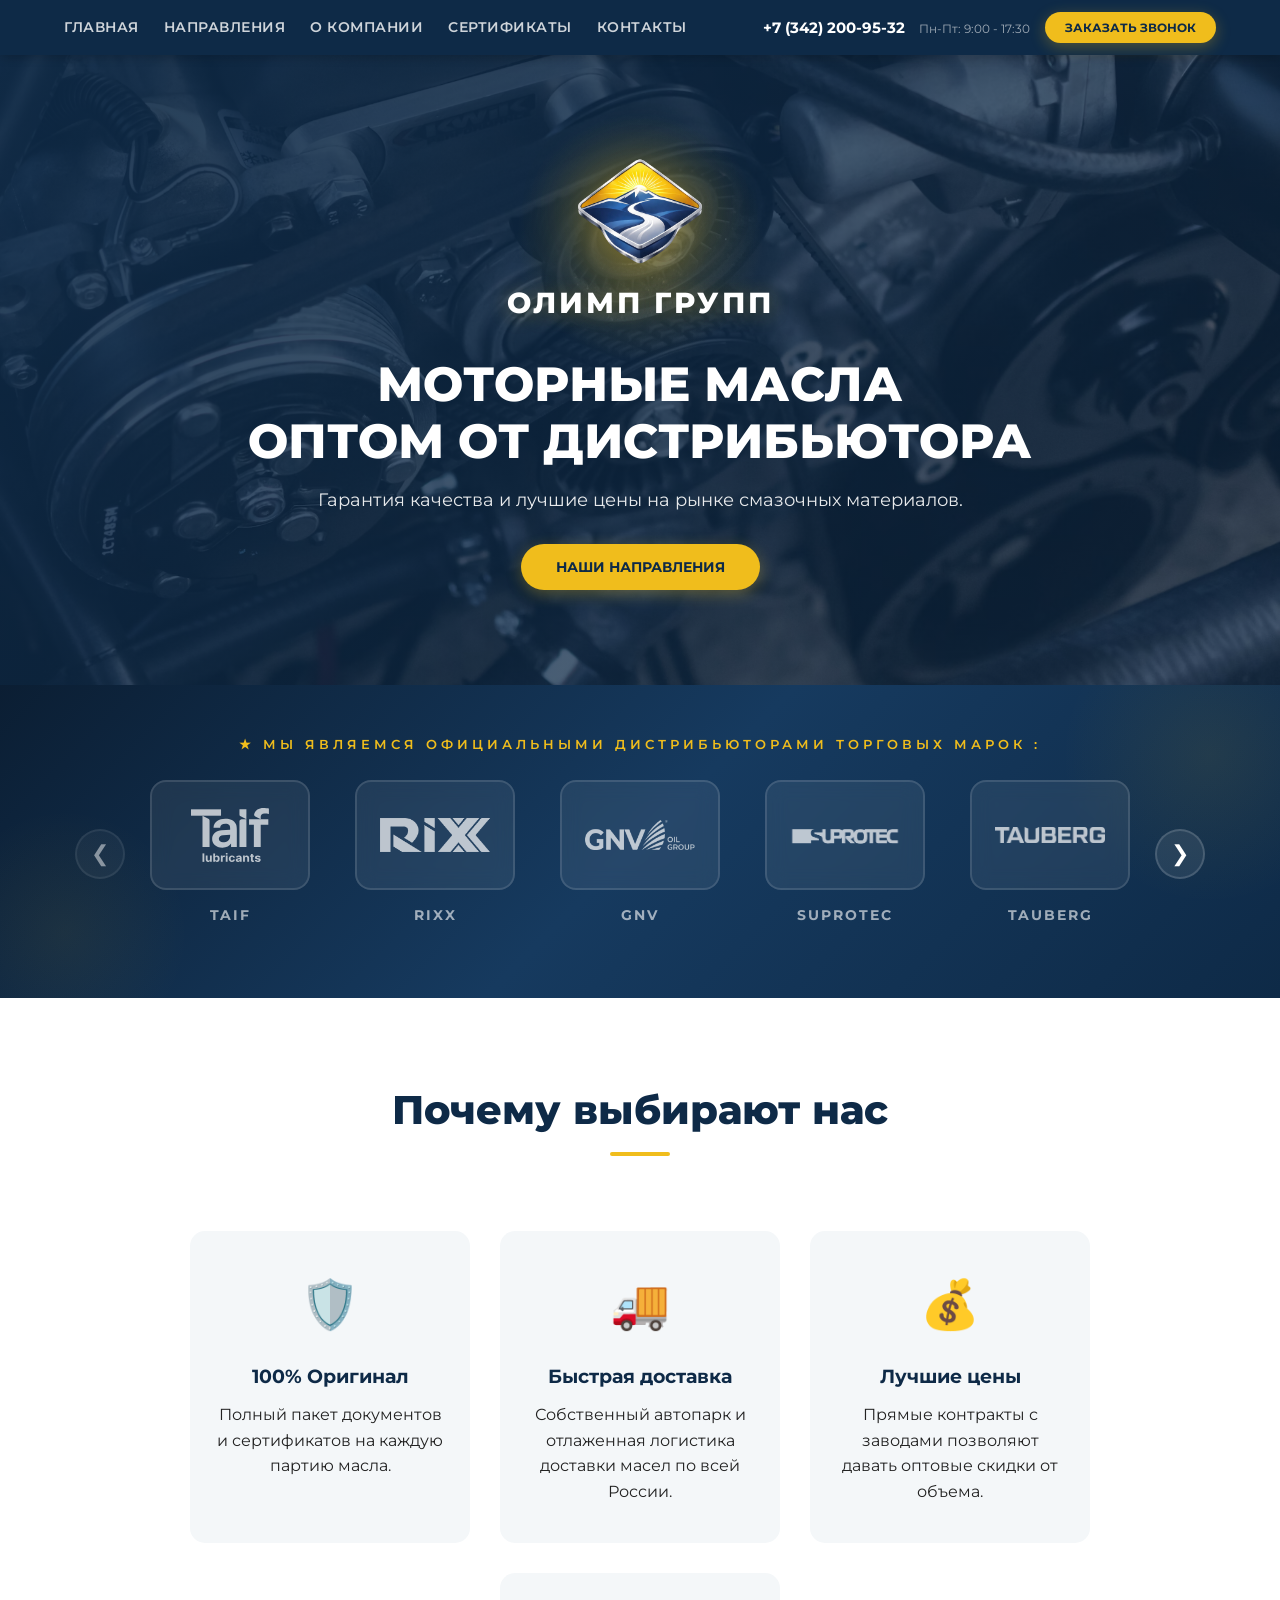
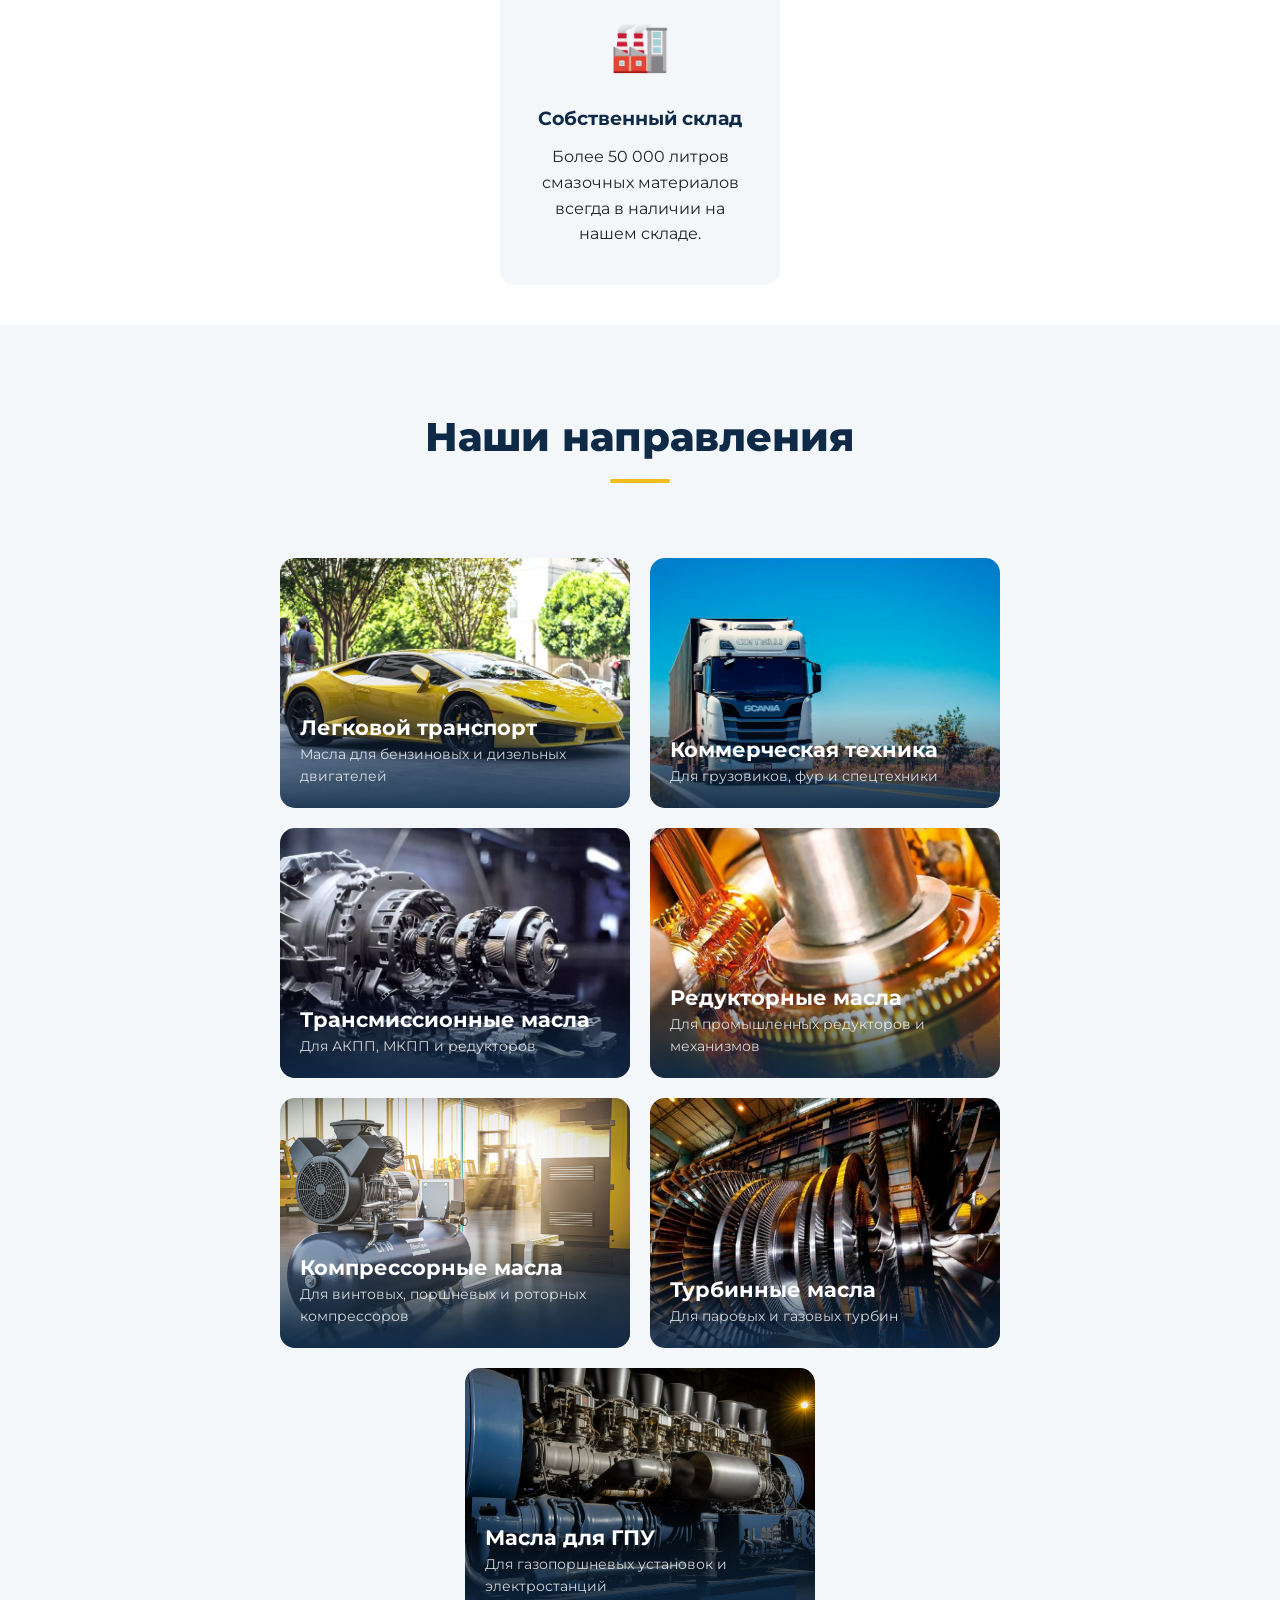
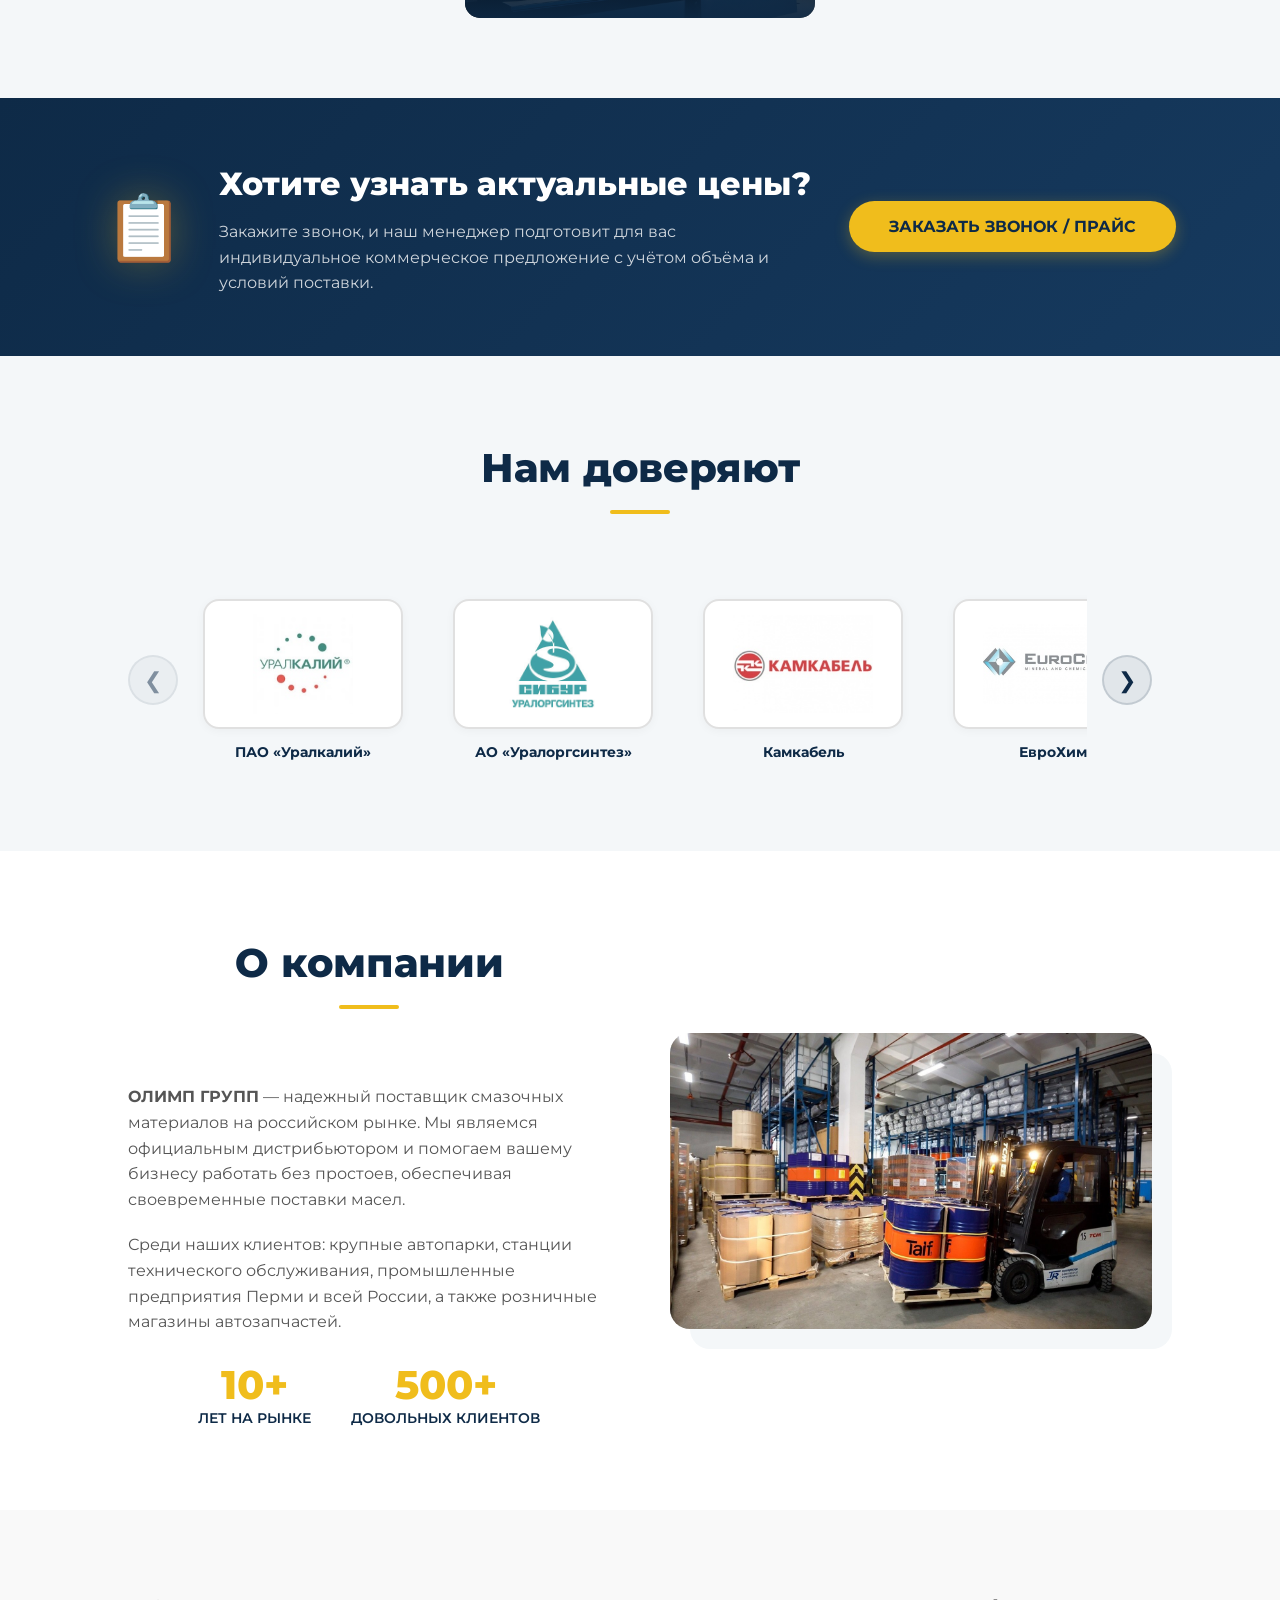
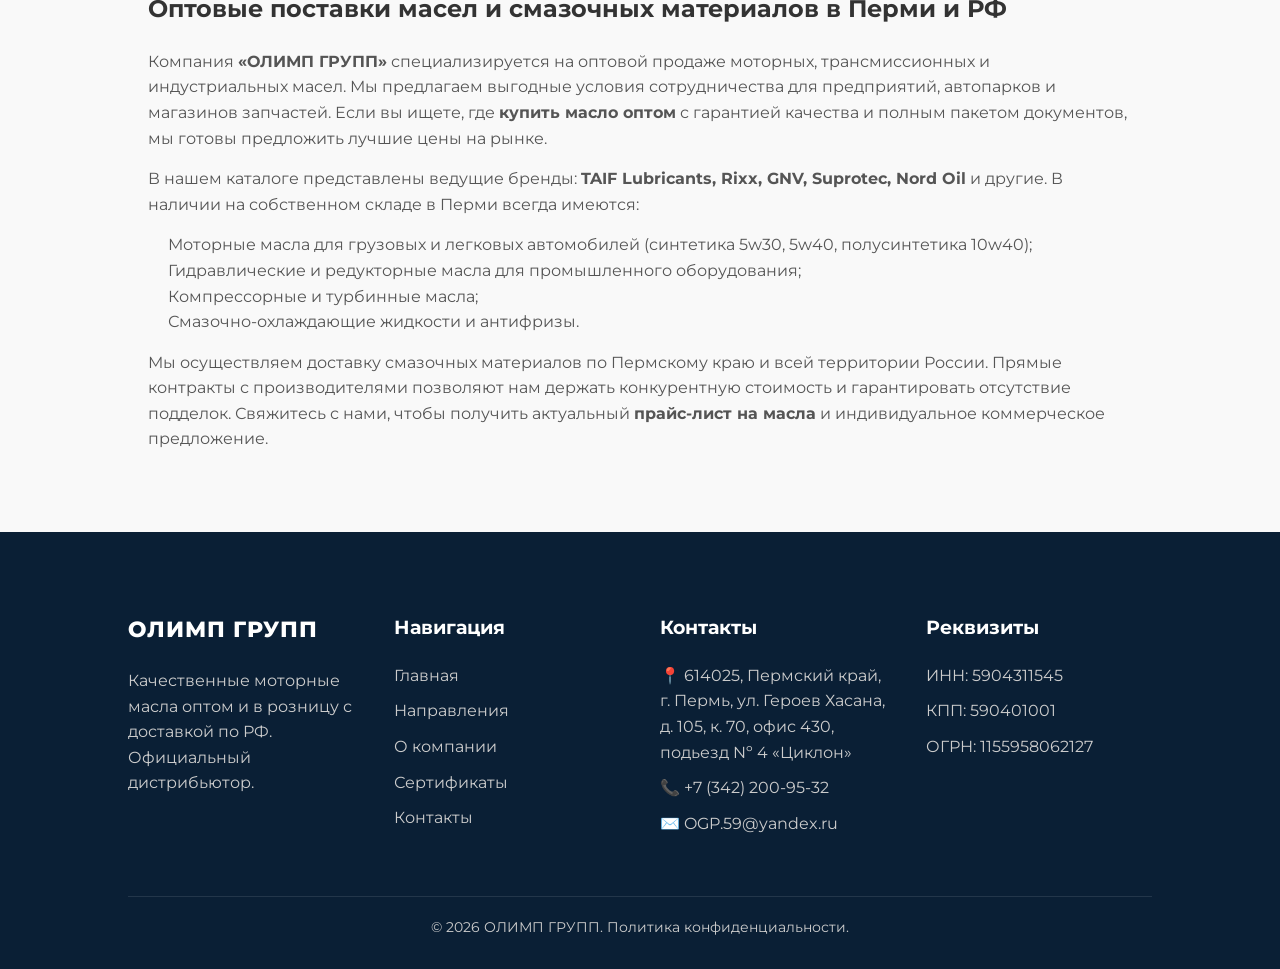
==== commit 917f412b: "Add files via upload" ====
--- a/index.html
+++ b/index.html
@@ -3,7 +3,18 @@
 <head>
     <meta charset="UTF-8">
     <meta name="viewport" content="width=device-width, initial-scale=1.0">
-    <title>ОЛИМП ГРУПП | Дистрибьюция смазочных материалов</title>
+    <title>ОЛИМП ГРУПП | Дистрибьюция смазочных материалов и моторных масел оптом</title>
+    
+    <!-- SEO Meta Tags -->
+    <meta name="description" content="Официальный дистрибьютор моторных и индустриальных масел ОЛИМП ГРУПП. Оптовые поставки TAIF, Rixx, GNV, Suprotec по Перми и всей России. Свой склад, низкие цены, гарантия качества.">
+    <meta name="keywords" content="моторное масло оптом, купить масло в бочках, дистрибьютор смазочных материалов, индустриальные масла Пермь, гидравлическое масло цена, трансмиссионное масло опт, масло для грузовиков, масло для спецтехники, поставщик масел Россия, TAIF Lubricants купить, Rixx масла, GNV oil, Suprotec, Nord Oil дилер, автомасла оптом прайс, Олимп Групп Пермь">
+    
+    <!-- Open Graph (для красивых ссылок в мессенджерах) -->
+    <meta property="og:title" content="ОЛИМП ГРУПП | Масла оптом от дистрибьютора">
+    <meta property="og:description" content="Поставки смазочных материалов TAIF, Rixx, GNV. Лучшие цены на рынке.">
+    <meta property="og:type" content="website">
+    <meta property="og:url" content="https://olimp-group.ru"> <!-- Укажите ваш реальный домен -->
+    
     <link href="https://fonts.googleapis.com/css2?family=Montserrat:wght@400;500;600;700;800&display=swap" rel="stylesheet">
     <link rel="stylesheet" href="styles.css">
 </head>
@@ -12,11 +23,9 @@
     <!-- Липкая полоска -->
     <div class="sticky-bar">
         <div class="sticky-bar-inner">
-    <!-- Бургер СЛЕВА (только на мобильных виден) -->
-            <button class="burger-toggle" id="burgerBtn" aria-label="Меню">
+            <button class="burger-toggle" id="burgerBtn" aria-label="Открыть меню">
                 <span></span><span></span><span></span>
             </button>
-            <!-- Навигация слева -->
             <nav class="main-nav" id="mainNav">
                 <a href="index.html">Главная</a>
                 <a href="#catalog">Направления</a>
@@ -24,7 +33,6 @@
                 <a href="certificates.html">Сертификаты</a>
                 <a href="#contacts">Контакты</a>
             </nav>
-            <!-- Телефон + кнопка справа -->
             <div class="sticky-right">
                 <div class="contact-item">
                     <a href="tel:+73422009532">+7 (342) 200-95-32</a>
@@ -40,11 +48,12 @@
         <div class="hero-content">
             <div class="hero-logo">
                 <div class="hero-logo-glow"></div>
-                <img src="images/logo.png" alt="ОЛИМП ГРУПП">
+                <!-- ALT: Добавлено описание логотипа -->
+                <img src="images/logo.png" alt="Логотип компании ОЛИМП ГРУПП - поставщик масел">
                 <span class="hero-logo-text">ОЛИМП ГРУПП</span>
             </div>
             <h1>Моторные масла<br>оптом от дистрибьютора</h1>
-            <p>Гарантия качества и лучшие цены на рынке.</p>
+            <p>Гарантия качества и лучшие цены на рынке смазочных материалов.</p>
             <button class="btn btn-gold" onclick="document.getElementById('catalog').scrollIntoView({behavior:'smooth'})">Наши направления</button>
         </div>
     </section>
@@ -54,60 +63,61 @@
         <div class="partners-inner">
             <div class="partners-badge">★ мы являемся официальными дистрибьюторами торговых марок :</div>
             <div class="partners-slider-container">
-                <button class="slider-arrow" id="sliderLeft" aria-label="Назад">&#10094;</button>
+                <button class="slider-arrow" id="sliderLeft" aria-label="Предыдущий бренд">&#10094;</button>
                 <div class="partners-slider-viewport">
                     <div class="partners-slider-track" id="sliderTrack">
+                        <!-- ALT: Исправлено на полные названия брендов -->
                         <a href="https://taif-lubricants.ru/" class="partner-slide" target="_blank">
                             <div class="partner-slide-img">
-                                <img src="images/taif.svg" alt="TAIF">
+                                <img src="images/taif.svg" alt="Логотип TAIF Lubricants">
                             </div>
                             <span class="partner-slide-name">TAIF</span>
                         </a>
                         <a href="https://ru.rixx-corp.fr/katalog/motornye-masla/" class="partner-slide" target="_blank">
                             <div class="partner-slide-img">
-                                <img src="images/rixx.webp" alt="Rixx">
+                                <img src="images/rixx.webp" alt="Логотип Rixx Oil">
                             </div>
                             <span class="partner-slide-name">Rixx</span>
                         </a>
                         <a href="https://gnvoil.ru/" class="partner-slide" target="_blank">
                             <div class="partner-slide-img">
-                                <img src="images/gnv.webp" alt="GNV">
+                                <img src="images/gnv.webp" alt="Логотип GNV Oil">
                             </div>
                             <span class="partner-slide-name">GNV</span>
                         </a>
                         <a href="https://suprotec.ru/" class="partner-slide" target="_blank">
                             <div class="partner-slide-img">
-                                <img src="images/suprotec.png" alt="SUPROTEC">
+                                <img src="images/suprotec.png" alt="Логотип SUPROTEC">
                             </div>
                             <span class="partner-slide-name">SUPROTEC</span>
                         </a>
                         <a href="https://tauberg-oil.com/" class="partner-slide" target="_blank">
                             <div class="partner-slide-img">
-                                <img src="images/tauberg.png" alt="TAUBERG">
+                                <img src="images/tauberg.png" alt="Логотип TAUBERG">
                             </div>
                             <span class="partner-slide-name">TAUBERG</span>
                         </a>
                         <a href="https://nord-oil.com/" class="partner-slide" target="_blank">
                             <div class="partner-slide-img">
-                                <img src="images/nordoik.png" alt="NORD Oil">
+                                <img src="images/nordoik.png" alt="Логотип NORD Oil">
                             </div>
                             <span class="partner-slide-name">NORD Oil</span>
                         </a>
                         <a href="https://akross-oil.ru/" class="partner-slide" target="_blank">
                             <div class="partner-slide-img">
-                                <img src="images/akros.png" alt="AKROSS">
+                                <img src="images/akros.png" alt="Логотип AKROSS">
                             </div>
                             <span class="partner-slide-name">AKROSS</span>
                         </a>
                         <a href="https://www.niagara-auto.ru/" class="partner-slide" target="_blank">
                             <div class="partner-slide-img">
-                                <img src="images/niagara.svg" alt="NIAGARA">
+                                <img src="images/niagara.svg" alt="Логотип NIAGARA">
                             </div>
                             <span class="partner-slide-name">NIAGARA</span>
                         </a>
                     </div>
                 </div>
-                <button class="slider-arrow" id="sliderRight" aria-label="Вперёд">&#10095;</button>
+                <button class="slider-arrow" id="sliderRight" aria-label="Следующий бренд">&#10095;</button>
             </div>
         </div>
     </section>
@@ -121,22 +131,22 @@
             <div class="feature-card">
                 <div class="feature-icon">🛡️</div>
                 <h3>100% Оригинал</h3>
-                <p>Полный пакет документов и сертификатов на каждую партию.</p>
+                <p>Полный пакет документов и сертификатов на каждую партию масла.</p>
             </div>
             <div class="feature-card">
                 <div class="feature-icon">🚚</div>
                 <h3>Быстрая доставка</h3>
-                <p>Собственный автопарк и отлаженная логистика по всей России.</p>
+                <p>Собственный автопарк и отлаженная логистика доставки масел по всей России.</p>
             </div>
             <div class="feature-card">
                 <div class="feature-icon">💰</div>
                 <h3>Лучшие цены</h3>
-                <p>Прямые контракты с заводами позволяют давать скидки от объема.</p>
+                <p>Прямые контракты с заводами позволяют давать оптовые скидки от объема.</p>
             </div>
             <div class="feature-card">
                 <div class="feature-icon">🏭</div>
                 <h3>Собственный склад</h3>
-                <p>Более 50 000 литров масла всегда в наличии на нашем складе.</p>
+                <p>Более 50 000 литров смазочных материалов всегда в наличии на нашем складе.</p>
             </div>
         </div>
     </section>
@@ -147,50 +157,51 @@
             <h2>Наши направления</h2>
         </div>
         <div class="cat-grid">
-            <div class="cat-item">
-                <img src="images/lamba.avif" alt="Легковые авто">
+            <!-- ALT: Теперь описывают, ЧТО именно изображено для поисковика -->
+            <div class="cat-item">
+                <img src="images/lamba.avif" alt="Моторное масло для легковых автомобилей (синтетика, полусинтетика)">
                 <div class="cat-overlay">
                     <div class="cat-title">Легковой транспорт</div>
                     <div class="cat-desc">Масла для бензиновых и дизельных двигателей</div>
                 </div>
             </div>
             <div class="cat-item">
-                <img src="images/fura.avif" alt="Грузовые авто">
+                <img src="images/fura.avif" alt="Масла для грузового транспорта и фур оптом">
                 <div class="cat-overlay">
                     <div class="cat-title">Коммерческая техника</div>
                     <div class="cat-desc">Для грузовиков, фур и спецтехники</div>
                 </div>
             </div>
             <div class="cat-item">
-                <img src="images/trans.jpg" alt="Трансмиссия">
+                <img src="images/trans.jpg" alt="Трансмиссионные масла для АКПП и МКПП">
                 <div class="cat-overlay">
                     <div class="cat-title">Трансмиссионные масла</div>
                     <div class="cat-desc">Для АКПП, МКПП и редукторов</div>
                 </div>
             </div>
             <div class="cat-item">
-                <img src="images/reduktor.jpg" alt="Редукторные масла">
+                <img src="images/reduktor.jpg" alt="Промышленные редукторные масла в бочках">
                 <div class="cat-overlay">
                     <div class="cat-title">Редукторные масла</div>
                     <div class="cat-desc">Для промышленных редукторов и механизмов</div>
                 </div>
             </div>
             <div class="cat-item">
-                <img src="images/compressor.jpg" alt="Компрессорные масла">
+                <img src="images/compressor.jpg" alt="Компрессорное масло для винтовых компрессоров">
                 <div class="cat-overlay">
                     <div class="cat-title">Компрессорные масла</div>
                     <div class="cat-desc">Для винтовых, поршневых и роторных компрессоров</div>
                 </div>
             </div>
             <div class="cat-item">
-                <img src="images/turbine.jpg" alt="Турбинные масла">
+                <img src="images/turbine.jpg" alt="Турбинные масла для электростанций">
                 <div class="cat-overlay">
                     <div class="cat-title">Турбинные масла</div>
                     <div class="cat-desc">Для паровых и газовых турбин</div>
                 </div>
             </div>
             <div class="cat-item">
-                <img src="images/gpu.jpg" alt="Масла для ГПУ">
+                <img src="images/gpu.jpg" alt="Масла для газопоршневых установок (ГПУ)">
                 <div class="cat-overlay">
                     <div class="cat-title">Масла для ГПУ</div>
                     <div class="cat-desc">Для газопоршневых установок и электростанций</div>
@@ -207,7 +218,7 @@
                 <h2>Хотите узнать актуальные цены?</h2>
                 <p>Закажите звонок, и наш менеджер подготовит для вас индивидуальное коммерческое предложение с учётом объёма и условий поставки.</p>
             </div>
-            <button class="btn btn-gold btn-cta-prices" onclick="openModal()">Заказать звонок</button>
+            <button class="btn btn-gold btn-cta-prices" onclick="openModal()">Заказать звонок / Прайс</button>
         </div>
     </section>
 
@@ -220,45 +231,46 @@
             <button class="slider-arrow" id="trustLeft" aria-label="Назад">&#10094;</button>
             <div class="trust-slider-viewport">
                 <div class="trust-slider-track" id="trustTrack">
-                    <div class="trust-slide">
-                        <div class="trust-slide-img">
-                            <img src="images/trust/uralkali.png" alt="Уралкалий">
+                    <!-- ALT: Добавлены названия компаний -->
+                    <div class="trust-slide">
+                        <div class="trust-slide-img">
+                            <img src="images/trust/uralkali.png" alt="Партнер ПАО Уралкалий">
                         </div>
                         <span class="trust-slide-name">ПАО «Уралкалий»</span>
                     </div>
                     <div class="trust-slide">
                         <div class="trust-slide-img">
-                            <img src="images/trust/uralorgsinтez.png" alt="Уралоргсинтез">
+                            <img src="images/trust/uralorgsinтez.png" alt="Партнер АО Уралоргсинтез">
                         </div>
                         <span class="trust-slide-name">АО «Уралоргсинтез»</span>
                     </div>
                     <div class="trust-slide">
                         <div class="trust-slide-img">
-                            <img src="images/trust/kamkabel.png" alt="Камкабель">
+                            <img src="images/trust/kamkabel.png" alt="Партнер Камкабель">
                         </div>
                         <span class="trust-slide-name">Камкабель</span>
                     </div>
                     <div class="trust-slide">
                         <div class="trust-slide-img">
-                            <img src="images/trust/eurohim.png" alt="ЕвроХим">
+                            <img src="images/trust/eurohim.png" alt="Партнер ЕвроХим">
                         </div>
                         <span class="trust-slide-name">ЕвроХим</span>
                     </div>
                     <div class="trust-slide">
                         <div class="trust-slide-img">
-                            <img src="images/trust/metafrax.png" alt="Метафракс">
+                            <img src="images/trust/metafrax.png" alt="Партнер Метафракс">
                         </div>
                         <span class="trust-slide-name">Метафракс</span>
                     </div>
                     <div class="trust-slide">
                         <div class="trust-slide-img">
-                            <img src="images/trust/pnppk.png" alt="ПНППК">
+                            <img src="images/trust/pnppk.png" alt="Партнер ПНППК">
                         </div>
                         <span class="trust-slide-name">ПНППК</span>
                     </div>
                     <div class="trust-slide">
                         <div class="trust-slide-img">
-                            <img src="images/trust/novomet.png" alt="Новомет">
+                            <img src="images/trust/novomet.png" alt="Партнер Новомет">
                         </div>
                         <span class="trust-slide-name">Новомет</span>
                     </div>
@@ -275,8 +287,8 @@
                 <div class="title-block">
                     <h2>О компании</h2>
                 </div>
-                <p><strong>ОЛИМП ГРУПП</strong> — надежный поставщик смазочных материалов на российском рынке. Мы не просто продаем масло, мы помогаем вашему бизнесу работать без простоев.</p>
-                <p>Среди наших клиентов: крупные автопарки, станции технического обслуживания, промышленные предприятия и розничные магазины автозапчастей.</p>
+                <p><strong>ОЛИМП ГРУПП</strong> — надежный поставщик смазочных материалов на российском рынке. Мы являемся официальным дистрибьютором и помогаем вашему бизнесу работать без простоев, обеспечивая своевременные поставки масел.</p>
+                <p>Среди наших клиентов: крупные автопарки, станции технического обслуживания, промышленные предприятия Перми и всей России, а также розничные магазины автозапчастей.</p>
                 <div class="stats">
                     <div class="stat-item">
                         <h4>10+</h4>
@@ -284,24 +296,58 @@
                     </div>
                     <div class="stat-item">
                         <h4>500+</h4>
-                        <span>Клиентов</span>
+                        <span>Довольных клиентов</span>
                     </div>
                 </div>
             </div>
             <div class="about-img">
-                <img src="images/sklad.jpg" alt="Склад">
-            </div>
-        </div>
-    </section>
-
-    <!-- Футер -->
-    <footer id="contacts">
+                <!-- ALT: Описание картинки склада -->
+                <img src="images/sklad.jpg" alt="Склад смазочных материалов ОЛИМП ГРУПП в Перми">
+            </div>
+        </div>
+    </section>
+
+    <!-- НОВЫЙ БЛОК: SEO Текст для продвижения -->
+    <!-- Этот блок визуально неброский, но содержит важный текст для поисковиков -->
+    <section class="section-padding seo-text-section" style="background-color: #f9f9f9; color: #555;">
+        <div class="seo-text-inner" style="max-width: 1200px; margin: 0 auto; padding: 0 20px;">
+            <h2 style="font-size: 1.5rem; margin-bottom: 20px; color: #333;">Оптовые поставки масел и смазочных материалов в Перми и РФ</h2>
+            
+            <p style="margin-bottom: 15px; line-height: 1.6;">
+                Компания <strong>«ОЛИМП ГРУПП»</strong> специализируется на оптовой продаже моторных, трансмиссионных и индустриальных масел. 
+                Мы предлагаем выгодные условия сотрудничества для предприятий, автопарков и магазинов запчастей. 
+                Если вы ищете, где <strong>купить масло оптом</strong> с гарантией качества и полным пакетом документов, мы готовы предложить лучшие цены на рынке.
+            </p>
+            
+            <p style="margin-bottom: 15px; line-height: 1.6;">
+                В нашем каталоге представлены ведущие бренды: <strong>TAIF Lubricants, Rixx, GNV, Suprotec, Nord Oil</strong> и другие. 
+                В наличии на собственном складе в Перми всегда имеются:
+                <ul style="margin-left: 20px; margin-bottom: 15px;">
+                    <li>Моторные масла для грузовых и легковых автомобилей (синтетика 5w30, 5w40, полусинтетика 10w40);</li>
+                    <li>Гидравлические и редукторные масла для промышленного оборудования;</li>
+                    <li>Компрессорные и турбинные масла;</li>
+                    <li>Смазочно-охлаждающие жидкости и антифризы.</li>
+                </ul>
+            </p>
+            
+            <p style="line-height: 1.6;">
+                Мы осуществляем доставку смазочных материалов по Пермскому краю и всей территории России. 
+                Прямые контракты с производителями позволяют нам держать конкурентную стоимость и гарантировать отсутствие подделок. 
+                Свяжитесь с нами, чтобы получить актуальный <strong>прайс-лист на масла</strong> и индивидуальное коммерческое предложение.
+            </p>
+        </div>
+    </section>
+    <!-- Конец SEO блока -->
+
+    <!-- Футер с микроразметкой Schema.org -->
+    <footer id="contacts" itemscope itemtype="http://schema.org/LocalBusiness">
         <div class="footer-grid">
             <div class="footer-col">
                 <div class="logo" style="margin-bottom: 20px;">
-                    <span class="logo-text" style="color: white;">ОЛИМП ГРУПП</span>
-                </div>
-                <p>Качественные моторные масла оптом и в розницу с доставкой по РФ.</p>
+                    <span class="logo-text" style="color: white;" itemprop="name">ОЛИМП ГРУПП</span>
+                    <meta itemprop="image" content="https://olimp-group.ru/images/logo.png"> <!-- Замените на реальный путь -->
+                </div>
+                <p itemprop="description">Качественные моторные масла оптом и в розницу с доставкой по РФ. Официальный дистрибьютор.</p>
             </div>
             <div class="footer-col">
                 <h4>Навигация</h4>
@@ -316,10 +362,17 @@
             <div class="footer-col">
                 <h4>Контакты</h4>
                 <ul>
-                    <li>📍 614025, Пермский край, г. о. Пермский, г. Пермь, ул. Героев Хасана, д. 105, к. 70, офис 430, 432, 434, подьезд Nº 4 «Циклон»</li>
-                    <li>📞 +7 (342) 200-95-32</li>
-                    <li>✉️ OGP.59@yandex.ru</li>
+                    <li itemprop="address" itemscope itemtype="http://schema.org/PostalAddress">
+                        📍 <span itemprop="postalCode">614025</span>, 
+                        <span itemprop="addressRegion">Пермский край</span>, 
+                        <span itemprop="addressLocality">г. Пермь</span>, 
+                        <span itemprop="streetAddress">ул. Героев Хасана, д. 105, к. 70, офис 430</span>, 
+                        подьезд Nº 4 «Циклон»
+                    </li>
+                    <li>📞 <a href="tel:+73422009532" itemprop="telephone">+7 (342) 200-95-32</a></li>
+                    <li>✉️ <a href="mailto:OGP.59@yandex.ru" itemprop="email">OGP.59@yandex.ru</a></li>
                 </ul>
+                <meta itemprop="openingHours" content="Mo-Fr 09:00-17:30">
             </div>
             <div class="footer-col">
                 <h4>Реквизиты</h4>
@@ -338,12 +391,12 @@
         <div class="modal-content">
             <span class="close" onclick="closeModal()">&times;</span>
             <h2>Заказать звонок</h2>
-            <p class="modal-desc">Заполните форму, и мы свяжемся с вами.</p>
+            <p class="modal-desc">Заполните форму, и мы свяжемся с вами для уточнения цен и условий.</p>
             <form id="callbackForm">
                 <input type="text" id="userName" name="name" placeholder="Ваше имя" required>
                 <input type="tel" id="userPhone" name="phone" placeholder="+7 (999) 000-00-00" required>
                 <input type="email" id="userEmail" name="email" placeholder="Ваш e-mail (необязательно)">
-                <textarea id="userQuestion" name="message" placeholder="Ваш вопрос (необязательно)" rows="3"></textarea>
+                <textarea id="userQuestion" name="message" placeholder="Ваш вопрос или интересующий объем (необязательно)" rows="3"></textarea>
                 <button type="submit" class="btn btn-gold btn-full" id="submitBtn">
                     <span class="btn-text">Отправить заявку</span>
                     <span class="btn-loader" style="display:none;">Отправка...</span>
--- a/styles.css
+++ b/styles.css
@@ -1281,132 +1281,267 @@
     }
 }
 
+/* ============================
+   АДАПТИВ (МОБИЛЬНАЯ ВЕРСИЯ < 600px)
+   ============================ */
 @media (max-width: 600px) {
-    .sticky-bar {
-        height: 48px;
-    }
-
-    .sticky-bar .contact-item a {
-        font-size: 0.85rem;
-    }
-
+
+    /* --- 1. Общие настройки --- */
+    .section-padding {
+        padding: 50px 5%;
+    }
+
+    .title-block h2 {
+        font-size: 1.8rem; /* Чуть меньше заголовок */
+    }
+    
     .btn-sm {
         padding: 6px 14px;
         font-size: 0.7rem;
     }
 
+    /* --- 2. Меню и Шапка --- */
+    .sticky-bar {
+        height: 50px;
+    }
+
+    .sticky-bar-inner {
+        padding: 0 15px; /* Больше места по краям */
+    }
+
+    .sticky-bar .contact-item a {
+        font-size: 0.85rem;
+    }
+    
+    /* Скрываем время работы, чтобы влез телефон */
+    .sticky-bar .contact-item span {
+        display: none;
+    }
+    
+    /* Кнопку "Заказать" делаем компактной иконкой или убираем текст */
+    .sticky-right .btn-gold {
+        padding: 8px 12px;
+        font-size: 0.75rem;
+    }
+
+    /* --- 3. HERO (Главный экран) --- */
     .hero {
         height: auto;
-        min-height: 500px;
-        padding: 50px 5%;
+        min-height: 550px; /* Чуть выше, чтобы влез контент */
+        padding: 60px 5%;
     }
 
     .hero-content h1 {
+        font-size: 1.8rem;
+        margin-bottom: 15px;
+    }
+
+    .hero-content p {
+        font-size: 1rem;
+        margin-bottom: 25px;
+    }
+
+    .hero-logo img {
+        height: 80px; /* Логотип оптимального размера */
+    }
+
+    .hero-logo-text {
+        font-size: 1.3rem;
+    }
+
+    .hero-logo-glow {
+        width: 160px;
+        height: 160px;
+    }
+
+    /* --- 4. НОВЫЕ СЛАЙДЕРЫ (1 слайд на экран) --- */
+    
+    .partners-section,
+    .trust-section {
+        padding: 40px 0; /* Убираем боковые отступы у секции, чтобы слайдер был шире */
+        overflow: hidden;
+    }
+
+    .partners-heading,
+    .trust-section .title-block h2 {
         font-size: 1.6rem;
-    }
-
-    .hero-content p {
-        font-size: 0.9rem;
+        padding: 0 15px; /* Возвращаем отступы заголовкам */
+        margin-bottom: 25px;
+    }
+
+    .partners-badge {
+        font-size: 0.7rem;
+        letter-spacing: 2px;
+        padding: 0 10px;
         margin-bottom: 20px;
     }
 
-    .hero-logo img {
-        height: 70px;
-    }
-
-    .hero-logo-text {
-        font-size: 1.1rem;
-    }
-
-    .hero-logo-glow {
-        width: 140px;
-        height: 140px;
-    }
-
-    .partners-section {
-        padding: 35px 3% 45px;
-    }
-
-    .partners-heading {
-        font-size: 1.5rem;
-        margin-bottom: 25px;
-    }
-
-    .partners-badge {
-        font-size: 0.65rem;
-        letter-spacing: 3px;
-    }
-
+    /* Контейнер слайдера */
+    .partners-slider-container,
+    .trust-slider-container {
+        position: relative; /* Чтобы позиционировать стрелки абсолютно */
+        width: 100%;
+        display: block; /* Сбрасываем flex */
+    }
+
+    .partners-slider-viewport,
+    .trust-slider-viewport {
+        width: 100%;
+        overflow: hidden;
+        margin: 0;
+        padding: 10px 0 20px 0; /* Место под тень снизу */
+    }
+
+    .partners-slider-track,
+    .trust-slider-track {
+        gap: 0; /* Убираем gap, чтобы считать ширину 100% ровно */
+    }
+
+    /* САМ СЛАЙД (ПАРТНЕРЫ) */
     .partner-slide {
-        width: 130px;
-        gap: 10px;
-    }
-
+        min-width: 100%; /* Занимает весь экран */
+        width: 100%;
+        display: flex;
+        flex-direction: column;
+        align-items: center;
+        justify-content: center;
+        box-sizing: border-box;
+        padding: 0 50px; /* Отступы по бокам, чтобы не наезжали стрелки */
+    }
+
+    /* Карточка с логотипом (УВЕЛИЧЕНА) */
     .partner-slide-img {
-        width: 110px;
-        height: 80px;
-        padding: 15px;
+        width: 100%;
+        max-width: 280px; /* Ограничиваем, чтобы не было гигантским */
+        height: 160px;    /* Высокая карточка */
+        padding: 20px;
+        margin-bottom: 15px;
+        background: rgba(255, 255, 255, 0.1); /* Чуть ярче фон */
     }
 
     .partner-slide-img img {
-        max-height: 40px;
-        max-width: 75px;
+        max-height: 80px; /* Большой логотип */
+        max-width: 180px;
+        transform: scale(1.2); /* Зум логотипа */
     }
 
     .partner-slide-name {
-        font-size: 0.7rem;
-        letter-spacing: 1px;
-    }
-
+        font-size: 1.1rem; /* Крупный текст */
+        margin-top: 5px;
+    }
+
+    /* САМ СЛАЙД (ДОВЕРИЕ) */
+    .trust-slide {
+        min-width: 100%;
+        width: 100%;
+        padding: 0 50px;
+        box-sizing: border-box;
+    }
+
+    .trust-slide-img {
+        width: 100%;
+        max-width: 280px;
+        height: 160px;
+        padding: 20px;
+        margin: 0 auto 15px;
+    }
+
+    .trust-slide-img img {
+        max-height: 90px;
+        max-width: 180px;
+        transform: scale(1.1);
+    }
+    
+    .trust-slide-name {
+        font-size: 1rem;
+    }
+
+    /* СТРЕЛКИ НАВИГАЦИИ (ПОВЕРХ СЛАЙДЕРА) */
     .slider-arrow {
-        width: 38px;
-        height: 38px;
-        font-size: 1.1rem;
-    }
-
-    .section-padding {
-        padding: 50px 5%;
-    }
-
+        position: absolute;
+        top: 45%; /* По центру картинки */
+        transform: translateY(-50%);
+        z-index: 10;
+        width: 45px;
+        height: 45px;
+        font-size: 1.2rem;
+        background: rgba(255, 255, 255, 0.9) !important; /* Белый фон */
+        color: var(--primary-blue) !important;
+        border: 1px solid #ddd !important;
+        box-shadow: 0 4px 10px rgba(0,0,0,0.15);
+    }
+
+    /* Левая стрелка */
+    #sliderLeft, #trustLeft {
+        left: 10px;
+    }
+
+    /* Правая стрелка */
+    #sliderRight, #trustRight {
+        right: 10px;
+    }
+
+    /* --- 5. Остальные блоки --- */
+    
+    /* Преимущества и Категории - в одну колонку */
+    .features-grid, .cat-grid {
+        flex-direction: column;
+        align-items: center;
+    }
+
+    .feature-card, .cat-item {
+        width: 100%;
+        max-width: 350px; /* На всю ширину с отступами */
+    }
+
+    .cat-item {
+        height: 220px; /* Чуть меньше высота */
+    }
+
+    /* Статистика (О компании) */
     .stats {
-        flex-direction: column;
+        flex-direction: row; /* Оставляем в ряд, цифры влезут */
         gap: 20px;
-    }
-
+        flex-wrap: wrap;
+        justify-content: center;
+    }
+    
+    .stat-item h4 {
+        font-size: 2rem;
+    }
+
+    /* CTA блок (Цены) */
+    .cta-prices-inner {
+        padding: 40px 20px;
+        text-align: center;
+    }
+    
+    .cta-prices-icon {
+        margin-bottom: 15px;
+    }
+    
+    .btn-cta-prices {
+        width: 100%;
+    }
+
+    /* Модальное окно */
     .modal-content {
+        width: 95%;
         margin: 15% auto;
         padding: 30px 20px;
     }
 
-    .trust-slide {
-        width: 140px;
-    }
-
-    .trust-slide-img {
-        width: 120px;
-        height: 80px;
-        padding: 12px;
-    }
-
-    .trust-slide-img img {
-        max-height: 40px;
-        max-width: 80px;
-    }
-
-    .trust-slide-name {
-        font-size: 0.7rem;
-    }
-
+    /* Страница сертификатов */
     .page-hero h1 {
         font-size: 1.8rem;
     }
 
     .cert-card {
         width: 100%;
-        max-width: 350px;
+        max-width: 320px;
     }
 
     .cert-preview {
-        height: 250px;
+        height: 240px;
     }
 }
